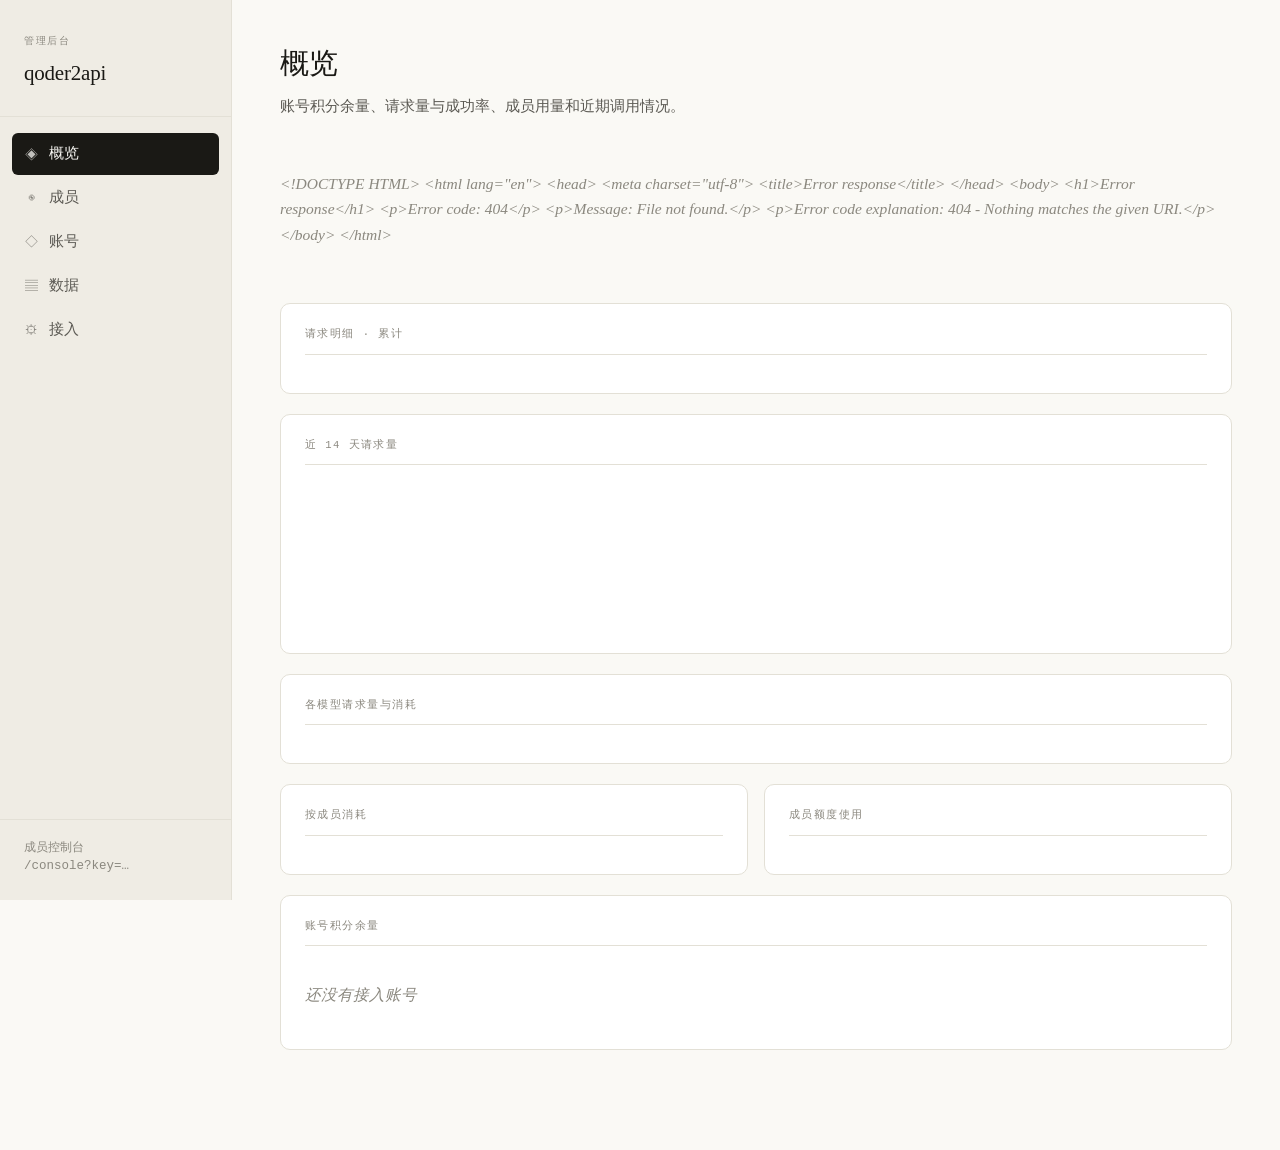
==== web/admin.html @ bcab8e28 "管理面板：一键签到 + 全部额度 + 请求量与成功率 账号页加一键签到这个号和单号签到，签到走官方的活动平台 /sash/api/v1/me/campaigns（旧的直签接口已经 404），只领 CR" ====
<!doctype html>
<html lang="zh-CN">
<head>
<meta charset="utf-8">
<meta name="viewport" content="width=device-width, initial-scale=1">
<title>qoder2api · 管理后台</title>
<style>
  :root {
    --paper: #faf9f5;
    --paper-raised: #f5f3ee;
    --paper-deep: #efece4;
    --ink: #1a1915;
    --ink-soft: #5c5a54;
    --ink-faint: #8b887f;
    --rule: #e3e0d6;
    --rule-strong: #d2cec2;
    --accent: #c15f3c;
    --accent-soft: #f5e8e2;
    --ok: #4a6b52;
    --warn: #96702f;
    --err: #a33b2c;
    --serif: "Tiempos Text", "Copernicus", Charter, "Iowan Old Style",
             "Palatino Linotype", Palatino, Georgia, "Songti SC", "Source Han Serif SC",
             "Noto Serif CJK SC", serif;
    --mono: "SF Mono", "JetBrains Mono", Menlo, Consolas, monospace;
  }
  * { box-sizing: border-box; }
  body {
    margin: 0; background: var(--paper); color: var(--ink);
    font-family: var(--serif); font-size: 15.5px; line-height: 1.65;
    -webkit-font-smoothing: antialiased;
  }
  .layout { display: flex; min-height: 100vh; }

  /* ---------- 左侧导航 ---------- */
  .sidebar {
    width: 232px; flex: 0 0 232px;
    background: var(--paper-deep);
    border-right: 1px solid var(--rule);
    padding: 34px 0 24px;
    display: flex; flex-direction: column;
    position: sticky; top: 0; height: 100vh;
  }
  .brand { padding: 0 24px 26px; border-bottom: 1px solid var(--rule); margin-bottom: 16px; }
  .brand .kicker {
    font-family: var(--mono); font-size: 9.5px; letter-spacing: 0.16em;
    text-transform: uppercase; color: var(--ink-faint); margin-bottom: 6px;
  }
  .brand h1 { font-size: 21px; font-weight: 400; margin: 0; letter-spacing: -0.01em; }
  nav { display: flex; flex-direction: column; gap: 2px; padding: 0 12px; }
  nav a {
    display: flex; align-items: center; gap: 10px;
    padding: 9px 12px; border-radius: 6px;
    color: var(--ink-soft); text-decoration: none; font-size: 14.5px;
    transition: background .14s, color .14s;
  }
  nav a:hover { background: #e8e4da; color: var(--ink); }
  nav a.active { background: var(--ink); color: var(--paper); }
  nav a .ico { width: 15px; text-align: center; opacity: .75; font-size: 13px; }
  .sidebar-foot {
    margin-top: auto; padding: 18px 24px 0;
    border-top: 1px solid var(--rule);
    font-size: 12px; color: var(--ink-faint); line-height: 1.5;
  }

  /* ---------- 主区 ---------- */
  .main { flex: 1; min-width: 0; padding: 40px 48px 80px; }
  .page { display: none; }
  .page.active { display: block; animation: fade .2s ease; }
  @keyframes fade { from { opacity: 0; transform: translateY(4px); } to { opacity: 1; } }

  .page-head { margin-bottom: 32px; }
  .page-head h2 { font-size: 29px; font-weight: 400; margin: 0 0 6px; letter-spacing: -0.015em; }
  .page-head p { margin: 0; color: var(--ink-soft); font-size: 15px; max-width: 660px; }

  h3 {
    font-family: var(--mono); font-size: 10.5px; font-weight: 500;
    letter-spacing: 0.14em; text-transform: uppercase; color: var(--ink-faint);
    margin: 0 0 16px; padding-bottom: 10px; border-bottom: 1px solid var(--rule);
  }

  .stat-row { display: flex; gap: 48px; flex-wrap: wrap; margin-bottom: 36px; }
  .stat .num { font-size: 34px; font-weight: 400; line-height: 1.05; letter-spacing: -0.02em; }
  .stat .num small { font-size: 15px; color: var(--ink-faint); margin-left: 3px; }
  .stat .lbl {
    font-family: var(--mono); font-size: 10px; letter-spacing: 0.12em;
    text-transform: uppercase; color: var(--ink-faint); margin-top: 6px;
  }

  table { width: 100%; border-collapse: collapse; font-size: 14.5px; }
  th {
    text-align: left; font-family: var(--mono); font-size: 10px; font-weight: 500;
    letter-spacing: 0.1em; text-transform: uppercase; color: var(--ink-faint);
    padding: 0 12px 9px 0; border-bottom: 1px solid var(--rule-strong); white-space: nowrap;
  }
  td { padding: 13px 12px 13px 0; border-bottom: 1px solid var(--rule); vertical-align: top; }
  td.mono, .mono { font-family: var(--mono); font-size: 12.5px; }
  .empty { color: var(--ink-faint); font-style: italic; padding: 20px 0; }

  .pill {
    display: inline-block; font-family: var(--mono); font-size: 10.5px;
    letter-spacing: .05em; padding: 2px 9px; border-radius: 999px;
    border: 1px solid var(--rule-strong); color: var(--ink-soft); white-space: nowrap;
  }
  .pill.ok { color: var(--ok); border-color: #c3d2c6; background: #eef3ef; }
  .pill.off { color: var(--ink-faint); background: var(--paper-raised); }
  .pill.err { color: var(--err); border-color: #e0c4bf; background: #f8ece9; }
  .pill.warn { color: var(--warn); border-color: #ddcfb0; background: #f8f2e6; }

  button {
    font-family: var(--serif); font-size: 13.5px; padding: 7px 15px;
    border-radius: 6px; border: 1px solid var(--rule-strong);
    background: var(--paper); color: var(--ink); cursor: pointer;
    transition: background .14s, border-color .14s;
  }
  button:hover { background: var(--paper-raised); border-color: var(--ink-faint); }
  button.primary { background: var(--ink); color: var(--paper); border-color: var(--ink); }
  button.primary:hover { background: #000; }
  button.small { font-size: 11.5px; padding: 3px 9px; }
  button.ghost { border-color: transparent; background: transparent; color: var(--ink-soft); }
  button.ghost:hover { background: var(--paper-raised); }

  input, textarea, select {
    font-family: var(--serif); font-size: 14.5px; padding: 8px 11px;
    border: 1px solid var(--rule-strong); border-radius: 6px;
    background: #fff; color: var(--ink); width: 100%;
  }
  input:focus, textarea:focus, select:focus {
    outline: none; border-color: var(--accent); box-shadow: 0 0 0 3px var(--accent-soft);
  }
  input::placeholder { font-size: 13.5px; color: var(--ink-faint); opacity: .72; }
  label {
    display: block; font-family: var(--mono); font-size: 10px;
    letter-spacing: .1em; text-transform: uppercase; color: var(--ink-faint);
    margin-bottom: 5px;
  }
  .field { margin-bottom: 16px; }
  .grid2 { display: grid; grid-template-columns: 1fr 1fr; gap: 16px; }
  .grid3 { display: grid; grid-template-columns: 1fr 1fr 1fr; gap: 16px; }
  .hint { font-size: 12.5px; color: var(--ink-faint); margin-top: 5px; line-height: 1.5; }

  .card {
    border: 1px solid var(--rule); border-radius: 10px;
    padding: 24px; background: #fff; margin-bottom: 20px;
  }
  .card tight { padding: 0; }

  .keybox {
    font-family: var(--mono); font-size: 12.5px; background: var(--ink);
    color: var(--paper); padding: 13px 15px; border-radius: 6px;
    word-break: break-all; margin-top: 10px;
  }

  .row-actions { display: flex; gap: 6px; flex-wrap: wrap; }
  .row-actions.tight { gap: 4px; margin-top: 6px; }
  .row-actions.tight button { padding: 2px 8px; font-size: 11.5px; }
  .toolbar { display: flex; gap: 10px; align-items: center; margin-bottom: 18px; flex-wrap: wrap; }
  .toolbar .spacer { flex: 1; }

  /* ---------- 图表 ---------- */
  .chart-wrap { background: #fff; border: 1px solid var(--rule); border-radius: 10px; padding: 22px 24px; margin-bottom: 20px; }
  .bars { display: flex; align-items: flex-end; gap: 5px; height: 150px; margin-top: 10px; }
  .bar-col { flex: 1; display: flex; flex-direction: column; align-items: center; gap: 6px; height: 100%; justify-content: flex-end; }
  .bar {
    width: 100%; background: var(--accent); border-radius: 2px 2px 0 0;
    min-height: 2px; transition: background .14s; position: relative;
  }
  .bar:hover { background: #a04d2f; }
  .bar-lbl { font-family: var(--mono); font-size: 9px; color: var(--ink-faint); white-space: nowrap; }
  .bar-val { font-family: var(--mono); font-size: 9px; color: var(--ink-soft); }

  .hbar-row { display: grid; grid-template-columns: 190px 1fr 76px; gap: 12px; align-items: center; margin-bottom: 9px; font-size: 13.5px; }
  .hbar-track { background: var(--paper-raised); border-radius: 3px; height: 20px; overflow: hidden; }
  .hbar-fill { height: 100%; background: var(--accent); border-radius: 3px; }
  .hbar-val { font-family: var(--mono); font-size: 12px; color: var(--ink-soft); text-align: right; }

  /* 宽表：账号 / 成员页列多，窄屏横向滚动而不是把数字挤成两行。
     只在容器真的放不下时才滚动——给 min-width 会让宽屏下也留一条滚动条、
     把最后一列挤到视线外。 */
  .table-wrap { overflow-x: auto; -webkit-overflow-scrolling: touch; }
  .table-wrap th, .table-wrap td { white-space: nowrap; }
  .table-wrap:has(> table) { container-type: inline-size; }
  /* 只有模型明细这类长文本列允许折行 */
  .table-wrap .wrap, .mini-table td { white-space: normal; }
  th.num, td.num { text-align: right; font-variant-numeric: tabular-nums; }
  td .sub { font-family: var(--mono); font-size: 11px; color: var(--ink-faint); }
  .bar-track { background: var(--paper-raised); border-radius: 3px; height: 16px; overflow: hidden; }
  .bar-track > div { height: 100%; background: var(--accent); border-radius: 3px; min-width: 2px; }
  .ok-pct { font-family: var(--mono); }
  .checkin-box { border: 1px solid var(--rule); border-left: 3px solid var(--ok);
    background: #f8faf7; border-radius: 0 8px 8px 0; padding: 12px 16px; margin-bottom: 16px; }
  .checkin-box .head { font-family: var(--mono); font-size: 10.5px; letter-spacing: .1em;
    text-transform: uppercase; color: var(--ink-faint); margin-bottom: 6px; }
  .checkin-line { font-size: 13.5px; line-height: 1.7; }
  .checkin-line.ok { color: var(--ink); }
  .checkin-line.err { color: var(--err); }
  .checkin-line .sub, td .sub { white-space: normal; overflow: hidden; display: -webkit-box;
    -webkit-line-clamp: 2; -webkit-box-orient: vertical; }
  .ok-pct.low { color: var(--err); }
  .ok-pct.mid { color: var(--warn); }
  /* 成员 / 账号行的展开明细 */
  details > summary { cursor: pointer; font-family: var(--mono); font-size: 10.5px;
    letter-spacing: .08em; text-transform: uppercase; color: var(--ink-faint); margin-top: 6px; }
  details[open] > summary { margin-bottom: 8px; }
  .mini-table { width: 100%; border-collapse: collapse; font-size: 12.5px; }
  .mini-table th { font-size: 9.5px; padding: 4px 10px 4px 0; border-bottom: 1px solid var(--rule); }
  .mini-table td { padding: 5px 10px 5px 0; border-bottom: 1px solid var(--rule); }
  .mini-table td:last-child, .mini-table th:last-child { padding-right: 0; }
  .mini-table tr:last-child td { border-bottom: none; }

  .progress { background: var(--paper-raised); border-radius: 4px; height: 6px; overflow: hidden; margin-top: 5px; }
  .chart-wrap .progress { height: 8px; margin-top: 8px; display: block; }
  .chart-wrap .progress > div { height: 8px; min-width: 2px; }
  .chart-wrap .hbar-row:last-child { margin-bottom: 0; }
  .progress > div { height: 100%; background: var(--ok); border-radius: 4px; }
  .progress.warn > div { background: var(--warn); }
  .progress.err > div { background: var(--err); }

  .note {
    border-left: 3px solid var(--accent); background: var(--accent-soft);
    padding: 12px 16px; font-size: 13.5px; color: var(--ink-soft);
    border-radius: 0 6px 6px 0; margin: 16px 0;
  }
  .note.warn { border-color: var(--warn); background: #f8f3e7; }

  .modal-mask {
    position: fixed; inset: 0; background: rgba(26,25,21,.32);
    display: none; align-items: center; justify-content: center; z-index: 50; padding: 24px;
  }
  .modal-mask.open { display: flex; }
  .modal {
    background: var(--paper); border-radius: 12px; padding: 28px;
    width: 100%; max-width: 560px; max-height: 86vh; overflow-y: auto;
  }
  .modal h3 { margin-bottom: 20px; }
  .modal-actions { display: flex; gap: 10px; justify-content: flex-end; margin-top: 22px; }

  @media (max-width: 860px) {
    .layout { flex-direction: column; }
    .sidebar { width: 100%; flex: none; height: auto; position: static; padding: 18px 0; }
    nav { flex-direction: row; overflow-x: auto; padding: 0 14px; }
    .brand { padding: 0 18px 14px; }
    .sidebar-foot { display: none; }
    .main { padding: 26px 20px 60px; }
    .grid2, .grid3 { grid-template-columns: 1fr; }
    .hbar-row { grid-template-columns: 110px 1fr 68px; }
  }
</style>
</head>
<body>
<div class="layout">

  <aside class="sidebar">
    <div class="brand">
      <div class="kicker">管理后台</div>
      <h1>qoder2api</h1>
    </div>
    <nav>
      <a href="#overview" data-page="overview" class="active"><span class="ico">◈</span>概览</a>
      <a href="#members" data-page="members"><span class="ico">◉</span>成员</a>
      <a href="#accounts" data-page="accounts"><span class="ico">◇</span>账号</a>
      <a href="#analytics" data-page="analytics"><span class="ico">▤</span>数据</a>
      <a href="#settings" data-page="settings"><span class="ico">⚙</span>接入</a>
    </nav>
    <div class="sidebar-foot">
      成员控制台<br>
      <span class="mono">/console?key=…</span>
    </div>
  </aside>

  <main class="main">

    <!-- 概览 -->
    <section class="page active" id="page-overview">
      <div class="page-head">
        <h2>概览</h2>
        <p>账号积分余量、请求量与成功率、成员用量和近期调用情况。</p>
      </div>
      <div class="stat-row" id="ov-stats"></div>
      <div class="chart-wrap">
        <h3>请求明细 · 累计</h3>
        <div id="ov-traffic"></div>
      </div>
      <div class="chart-wrap">
        <h3>近 14 天请求量</h3>
        <div class="bars" id="ov-chart"></div>
      </div>
      <div class="chart-wrap">
        <h3>各模型请求量与消耗</h3>
        <div class="table-wrap"><table id="ov-models"></table></div>
      </div>
      <div class="grid2">
        <div class="chart-wrap">
          <h3>按成员消耗</h3>
          <div id="ov-members"></div>
        </div>
        <div class="chart-wrap">
          <h3>成员额度使用</h3>
          <div id="ov-limits"></div>
        </div>
      </div>
      <div class="chart-wrap">
        <h3>账号积分余量</h3>
        <div id="ov-accounts"></div>
      </div>
    </section>

    <!-- 成员 -->
    <section class="page" id="page-members">
      <div class="page-head">
        <h2>成员</h2>
        <p>为每个成员设定积分上限、优先使用的账号和可用模型。每人一行，展开可以看该成员按模型拆分的请求量、Token 和积分。</p>
      </div>
      <div class="toolbar">
        <button class="primary" onclick="openMemberModal()">新增成员</button>
        <div class="spacer"></div>
        <button class="ghost" onclick="loadMembers()">刷新</button>
      </div>
      <div class="table-wrap">
      <table>
        <thead><tr>
          <th>成员 / 账号</th><th>今日 / 上限</th><th>本周 / 上限</th>
          <th>请求 / 成功率</th><th>Token</th><th>积分</th>
          <th>密钥</th><th>状态 / 操作</th>
        </tr></thead>
        <tbody id="member-body"></tbody>
      </table>
      </div>
    </section>

    <!-- 账号 -->
    <section class="page" id="page-accounts">
      <div class="page-head">
        <h2>账号</h2>
        <p>读取 Qoder 账号的全部额度（套餐内、赠送与签到、共享池），签到领取每日积分，并查看每个账号被网关消耗了多少。</p>
      </div>
      <div class="toolbar">
        <button class="primary" onclick="openAccountModal()">接入账号</button>
        <button onclick="checkinAll(this)">一键签到</button>
        <button onclick="syncAll()">同步额度</button>
        <div class="spacer"></div>
        <span class="hint" id="checkin-hint"></span>
        <button class="ghost" onclick="loadAccounts()">刷新</button>
      </div>
      <div id="checkin-result"></div>
      <div class="table-wrap">
      <table>
        <thead><tr>
          <th>账号</th><th>额度（全部）</th><th>额度构成</th><th>签到</th>
          <th>请求 / 成功率</th><th>Token</th><th>积分消耗</th><th>状态 / 操作</th>
        </tr></thead>
        <tbody id="account-body"></tbody>
      </table>
      </div>
    </section>

    <!-- 数据 -->
    <section class="page" id="page-analytics">
      <div class="page-head">
        <h2>数据</h2>
        <p>请求量、Token 与积分消耗的分布情况，用于判断额度分配是否合理。</p>
      </div>
      <div class="stat-row" id="an-stats"></div>
      <div class="chart-wrap">
        <h3>近 14 天请求量</h3>
        <div class="bars" id="an-chart"></div>
      </div>
      <div class="chart-wrap">
        <h3>按模型</h3>
        <div class="table-wrap"><table id="an-models"></table></div>
      </div>
      <div class="chart-wrap">
        <h3>按成员（近 7 天）</h3>
        <div class="table-wrap"><table id="an-members"></table></div>
      </div>
      <div class="chart-wrap">
        <h3>按账号</h3>
        <div class="table-wrap"><table id="an-accounts"></table></div>
      </div>
    </section>

    <!-- 接入 -->
    <section class="page" id="page-settings">
      <div class="page-head">
        <h2>接入</h2>
        <p>把 API 地址和密钥发给成员，他们就可以在任意 OpenAI 兼容客户端里使用。</p>
      </div>
      <div class="card">
        <h3>接口地址</h3>
        <div class="keybox" id="base-url">—</div>
        <div class="hint">在每个成员的密钥上配置 IP 白名单后，只有允许的来源可以调用。</div>
      </div>
      <div class="card">
        <h3>可用模型</h3>
        <div id="model-list" class="hint">正在读取…</div>
      </div>
      <div class="card">
        <h3>最近调用</h3>
        <table>
          <thead><tr><th>时间</th><th>成员</th><th>模型</th><th>积分</th><th>Tokens</th><th>结果</th><th>来源</th></tr></thead>
          <tbody id="recent-body"></tbody>
        </table>
      </div>
    </section>

  </main>
</div>

<!-- 成员弹窗 -->
<div class="modal-mask" id="member-modal">
  <div class="modal">
    <h3 id="member-modal-title">新增成员</h3>
    <input type="hidden" id="m-id">
    <div class="grid2">
      <div class="field"><label>名字</label><input id="m-name" placeholder="张三"></div>
      <div class="field"><label>邮箱（可选）</label><input id="m-email" placeholder="zhang@example.com"></div>
    </div>
    <div class="grid2">
      <div class="field"><label>登录账号</label><input id="m-username" placeholder="zhangsan"></div>
      <div class="field"><label>登录密码</label><input id="m-password" placeholder="不填则不修改"></div>
    </div>
    <div class="grid2">
      <div class="field"><label>每日积分上限</label><input id="m-daily" type="number" step="0.1" min="0" placeholder="0 表示不限"></div>
      <div class="field"><label>每周积分上限</label><input id="m-weekly" type="number" step="0.1" min="0" placeholder="0 表示不限"></div>
    </div>
    <div class="field">
      <label>优先使用的账号</label>
      <select id="m-account"><option value="">不指定，共用账号池</option></select>
      <div class="hint">指定后优先用这个账号的积分；该账号不可用时自动回退到其他账号。</div>
    </div>
    <div class="field">
      <label>可用模型（逗号分隔）</label>
      <input id="m-models" placeholder="qfmodel,gfmodel,dfmodel">
      <div class="hint">留空表示全部模型。默认只开放三个 Flash 档。</div>
    </div>
    <div class="field"><label>备注</label><input id="m-note" placeholder="可选"></div>
    <div class="modal-actions">
      <button onclick="closeModal('member-modal')">取消</button>
      <button class="primary" onclick="saveMember()">保存</button>
    </div>
  </div>
</div>

<!-- 账号弹窗 -->
<div class="modal-mask" id="account-modal">
  <div class="modal">
    <h3>接入 Qoder 账号</h3>
    <div class="field">
      <label>Personal Access Token</label>
      <input id="a-pat" type="password" placeholder="pt-...">
      <div class="hint">在 Qoder 的 Integrations 页面创建。令牌会被本地保存用于自动续期。</div>
    </div>
    <div class="field">
      <label>区域</label>
      <select id="a-region">
        <option value="global">国际版 · qoder.com</option>
        <option value="cn">国内版 · qoder.com.cn</option>
      </select>
    </div>
    <div class="modal-actions">
      <button onclick="closeModal('account-modal')">取消</button>
      <button class="primary" onclick="addAccount()">校验并接入</button>
    </div>
  </div>
</div>

<!-- 密钥弹窗 -->
<div class="modal-mask" id="key-modal">
  <div class="modal">
    <h3>生成密钥</h3>
    <input type="hidden" id="k-member">
    <div class="field"><label>所属成员</label><div id="k-member-name" class="mono"></div></div>
    <div class="field">
      <label>允许的 IP / 网段</label>
      <input id="k-ip" placeholder="例如 10.0.0.0/8, 203.0.113.7">
      <div class="hint">留空不限制。建议填写，防止密钥外泄后被别人用。</div>
    </div>
    <div class="field"><label>备注</label><input id="k-note" placeholder="可选"></div>
    <div id="k-result"></div>
    <div class="modal-actions">
      <button onclick="closeModal('key-modal')">关闭</button>
      <button class="primary" onclick="createKey()">生成</button>
    </div>
  </div>
</div>

<script>
const TOKEN = new URLSearchParams(location.search).get('token')
           || localStorage.getItem('q2a_admin') || '';
if (TOKEN) localStorage.setItem('q2a_admin', TOKEN);

const esc = s => String(s ?? '').replace(/[&<>"]/g, c =>
  ({ '&': '&amp;', '<': '&lt;', '>': '&gt;', '"': '&quot;' }[c]));
const num = (n, d = 2) => Number(n || 0).toFixed(d);
const int = n => (n || 0).toLocaleString('en-US');

let MEMBERS = [], ACCOUNTS = [], MODELS = {};
let MODEL_NAMES = {};   // id -> 完整名称

function modelLabel(id) {
  return MODEL_NAMES[id] || id || '未知';
}

async function api(path, opts = {}) {
  // 凭证走浏览器 Cookie（HttpOnly），不再从地址栏取令牌
  const res = await fetch(path, {
    ...opts,
    credentials: 'same-origin',
    headers: { 'Content-Type': 'application/json', ...(opts.headers || {}) },
  });
  if (res.status === 401 || res.status === 403) {
    const text = await res.clone().text();
    if (text.includes('admin_denied') || text.includes('admin_locked')) {
      location.href = '/login';
      throw new Error('登录已过期');
    }
  }
  const text = await res.text();
  let data = {};
  try { data = JSON.parse(text); } catch { data = { error: { message: text } }; }
  if (!res.ok) throw new Error((data.error && data.error.message) || '请求失败');
  return data;
}

/* ---------------- 导航 ---------------- */
function show(page) {
  document.querySelectorAll('nav a').forEach(a =>
    a.classList.toggle('active', a.dataset.page === page));
  document.querySelectorAll('.page').forEach(p =>
    p.classList.toggle('active', p.id === 'page-' + page));
  if (page === 'analytics') loadAnalytics();
  if (page === 'settings') loadSettings();
}
document.querySelectorAll('nav a').forEach(a => {
  a.addEventListener('click', e => { e.preventDefault(); show(a.dataset.page); });
});
// 地址栏 hash 直达某一页，刷新后停在同一页
window.addEventListener('hashchange', () => {
  const page = location.hash.replace('#', '');
  if (page && document.getElementById('page-' + page)) show(page);
});

document.addEventListener('click', e => {
  const btn = e.target.closest('.copy-btn');
  if (btn) copyText(btn.dataset.key, btn);
});

function copyText(text, btn) {
  const done = () => {
    const old = btn.textContent;
    btn.textContent = '已复制';
    setTimeout(() => { btn.textContent = old; }, 1400);
  };
  if (navigator.clipboard && window.isSecureContext) {
    navigator.clipboard.writeText(text).then(done).catch(() => fallback(text, done));
  } else fallback(text, done);
}
function fallback(text, done) {
  const ta = document.createElement('textarea');
  ta.value = text; ta.style.position = 'fixed'; ta.style.opacity = '0';
  document.body.appendChild(ta); ta.select();
  try { document.execCommand('copy'); done(); } catch { alert(text); }
  document.body.removeChild(ta);
}

function openModal(id) { document.getElementById(id).classList.add('open'); }
function closeModal(id) { document.getElementById(id).classList.remove('open'); }
document.querySelectorAll('.modal-mask').forEach(m => {
  m.addEventListener('click', e => { if (e.target === m) m.classList.remove('open'); });
});

/* ---------------- 图表 ---------------- */
function renderBars(el, data, valueKey, fmtVal) {
  const max = Math.max(...data.map(d => d[valueKey]), 0.0001);
  el.innerHTML = data.map(d => {
    const h = Math.max(2, (d[valueKey] / max) * 130);
    const label = fmtVal ? fmtVal(d[valueKey]) : d[valueKey];
    return `<div class="bar-col" title="${esc(d.date)}：${esc(label)}">
      <div class="bar-val">${d[valueKey] > 0 ? esc(label) : ''}</div>
      <div class="bar" style="height:${h}px"></div>
      <div class="bar-lbl">${esc(d.date)}</div>
    </div>`;
  }).join('');
}

function renderHBars(el, rows, nameKey, valueKey, empty) {
  if (!rows.length) { el.innerHTML = `<div class="empty">${empty || '暂无数据'}</div>`; return; }
  const max = Math.max(...rows.map(r => r[valueKey]), 0.0001);
  el.innerHTML = rows.map(r => `
    <div class="hbar-row">
      <div>${esc(r[nameKey])}</div>
      <div class="hbar-track"><div class="hbar-fill" style="width:${(r[valueKey] / max) * 100}%"></div></div>
      <div class="hbar-val">${num(r[valueKey], 3)}</div>
    </div>`).join('');
}

/* 成功率：无请求时显示 —，低成功率按阈值上色 */
function pctLabel(rate) {
  if (rate === null || rate === undefined) return '<span class="hint">—</span>';
  const cls = rate >= 95 ? '' : rate >= 80 ? ' mid' : ' low';
  return `<span class="ok-pct${cls}">${num(rate, 1)}%</span>`;
}

/* 通用多列表格：列定义 {k,label,cls,fmt}，fmt(row) 返回 HTML */
function renderTable(el, rows, cols, empty) {
  if (!rows.length) { el.innerHTML = `<tbody><tr><td class="empty">${empty || '暂无数据'}</td></tr></tbody>`; return; }
  el.innerHTML = `<thead><tr>${cols.map(c =>
      `<th class="${c.cls || ''}">${esc(c.label)}</th>`).join('')}</tr></thead>
    <tbody>${rows.map(r => `<tr>${cols.map(c =>
      `<td class="${c.cls || ''}">${c.fmt ? c.fmt(r) : esc(r[c.k])}</td>`).join('')}</tr>`).join('')}</tbody>`;
}

/* 模型名：有显示名就显示，没有则回退到上游 key */
function modelCell(id, name) {
  const label = name || modelLabel(id);
  return `${esc(label)}${label !== id && id ? `<div class="sub">${esc(id)}</div>` : ''}`;
}

/* 按模型明细：整行展开，避免嵌在单元格里把列宽撑坏 */
function modelBreakdown(byModel) {
  if (!byModel || !byModel.length) return '<div class="hint">没有调用记录</div>';
  const rows = byModel.map(m => `
    <tr>
      <td>${modelCell(m.id, m.name)}</td>
      <td class="num">${int(m.requests)}</td>
      <td class="num">${int(m.errors)}</td>
      <td class="num">${pctLabel(m.requests ? (m.ok / m.requests) * 100 : null)}</td>
      <td class="num">${int(m.prompt_tokens || 0)}</td>
      <td class="num">${int(m.completion_tokens || 0)}</td>
      <td class="num">${int(m.tokens)}</td>
      <td class="num">${num(m.credits, 4)}</td>
    </tr>`).join('');
  return `<table class="mini-table">
    <thead><tr><th>模型</th><th class="num">请求</th><th class="num">失败</th>
      <th class="num">成功率</th><th class="num">输入 Token</th>
      <th class="num">输出 Token</th><th class="num">Token 合计</th>
      <th class="num">积分</th></tr></thead>
    <tbody>${rows}</tbody></table>`;
}

/* 密钥：默认只显示前 14 位，避免把整条密钥撑开整列 */
function shortKey(value, prefix) {
  const v = value || '';
  if (!v) return (prefix || '') + '…（旧密钥无明文）';
  return v.length > 16 ? v.slice(0, 16) + '…' : v;
}

function revealKey(id, btn) {
  const el = document.getElementById(id);
  if (!el) return;
  const full = el.dataset.full || '';
  const short = el.dataset.short || '';
  if (full) {                      // 当前是展开态，收起
    el.textContent = short;
    el.dataset.full = '';
    btn.textContent = '查看';
    return;
  }
  // 首次展开：从相邻的复制按钮拿全串，避免额外请求
  const copyBtn = btn.parentElement.querySelector('.copy-btn');
  if (!copyBtn) return;
  el.dataset.short = el.textContent;
  el.dataset.full = copyBtn.dataset.key;
  el.textContent = copyBtn.dataset.key;
  btn.textContent = '收起';
}

/* 明细行开关：点「按模型」在原行下面展开一行 colspan */
function toggleDetail(btn) {
  const row = document.getElementById(btn.dataset.detail);
  if (!row) return;
  const open = row.style.display !== 'none';
  row.style.display = open ? 'none' : '';
  btn.textContent = open ? '按模型 ▾' : '收起 ▴';
}

/* ---------------- 概览 ---------------- */
let ANALYTICS = null;

async function loadOverview() {
  try {
    const s = await api('/api/status');
    MODEL_NAMES = {};
    (s.models || []).forEach(m => { MODEL_NAMES[m.id] = m.name; });
    const pct = s.credits_total > 0 ? (s.credits_remaining / s.credits_total) * 100 : 0;
    const t = s.today || {}, a = s.all_time || {};
    document.getElementById('ov-stats').innerHTML = `
      <div class="stat"><div class="num">${num(s.credits_remaining, 1)}<small>积分</small></div>
        <div class="lbl">账号额度余量</div>
        <div class="progress" style="width:150px"><div style="width:${pct}%"></div></div></div>
      <div class="stat"><div class="num">${pctLabel(a.success_rate)}</div>
        <div class="lbl">请求成功率（累计 ${int(a.requests)} 次）</div></div>
      <div class="stat"><div class="num">${int(t.requests)}</div>
        <div class="lbl">今日请求 · 成功 ${pctLabel(t.success_rate)}</div></div>
      <div class="stat"><div class="num">${int(t.tokens)}</div>
        <div class="lbl">今日 Token · ${num(t.credits, 3)} 积分</div></div>
      <div class="stat"><div class="num">${s.available}<small>/${s.accounts}</small></div><div class="lbl">可用账号</div></div>
      <div class="stat"><div class="num">${s.members}</div><div class="lbl">成员 · ${s.keys} 个密钥</div></div>`;

    document.getElementById('ov-traffic').innerHTML = `
      <div class="stat-row" style="margin-bottom:0">
        <div class="stat"><div class="num">${int(a.requests)}</div><div class="lbl">累计请求</div></div>
        <div class="stat"><div class="num">${int(a.ok)}</div><div class="lbl">成功</div></div>
        <div class="stat"><div class="num">${int(a.errors)}</div><div class="lbl">失败</div></div>
        <div class="stat"><div class="num">${pctLabel(a.success_rate)}</div><div class="lbl">成功率</div></div>
        <div class="stat"><div class="num">${int(a.prompt_tokens)}</div><div class="lbl">输入 Token</div></div>
        <div class="stat"><div class="num">${int(a.completion_tokens)}</div><div class="lbl">输出 Token</div></div>
        <div class="stat"><div class="num">${int(a.tokens)}</div><div class="lbl">Token 合计</div></div>
        <div class="stat"><div class="num">${num(a.credits, 2)}<small>积分</small></div><div class="lbl">积分消耗</div></div>
      </div>`;
  } catch (e) {
    document.getElementById('ov-stats').innerHTML =
      `<div class="empty">${esc(e.message)}</div>`;
  }
  try {
    const a = await api('/api/analytics');
    ANALYTICS = a;
    renderBars(document.getElementById('ov-chart'), a.daily, 'requests', v => int(v));
    renderTable(document.getElementById('ov-models'), a.by_model, [
      { label: '模型', fmt: r => modelCell(r.id, r.model) },
      { label: '请求量', cls: 'num', fmt: r => int(r.requests) },
      { label: '失败', cls: 'num', fmt: r => int(r.errors) },
      { label: '成功率', cls: 'num', fmt: r => pctLabel(r.success_rate) },
      { label: 'Token', cls: 'num', fmt: r =>
          `${int(r.tokens)}<div class="sub">入 ${int(r.prompt_tokens)} · 出 ${int(r.completion_tokens)}</div>` },
      { label: '积分', cls: 'num', fmt: r => num(r.credits, 4) },
    ], '还没有调用');
    renderHBars(document.getElementById('ov-members'), a.by_member.slice(0, 6), 'name', 'credits', '还没有调用');
  } catch { /* 忽略图表错误 */ }
  renderAccountCredits();
}

function renderAccountCredits() {
  const el = document.getElementById('ov-accounts');
  if (!ACCOUNTS.length) { el.innerHTML = '<div class="empty">还没有接入账号</div>'; return; }
  el.innerHTML = ACCOUNTS.map(a => {
    const pct = a.credits_total > 0 ? Math.min(100, (a.credits_remaining / a.credits_total) * 100) : 0;
    const cls = pct <= 10 ? 'progress err' : pct <= 30 ? 'progress warn' : 'progress';
    return `<div style="margin-bottom:14px">
      <div style="display:flex;justify-content:space-between;font-size:13.5px;gap:12px">
        <span>${esc(a.name || a.email)}</span>
        <span class="mono">${num(a.credits_remaining, 1)} / ${num(a.credits_total, 0)}
          <span class="sub">· 已用 ${num(a.credits_used, 1)}${a.credits_addon_total > 0 ? ` · 赠送 ${num(a.credits_addon_remaining, 0)}/${num(a.credits_addon_total, 0)}` : ''}</span></span>
      </div>
      <div class="${cls}"><div style="width:${pct}%"></div></div>
    </div>`;
  }).join('');
}

function renderMemberLimits() {
  const el = document.getElementById('ov-limits');
  if (!MEMBERS.length) { el.innerHTML = '<div class="empty">还没有成员</div>'; return; }
  el.innerHTML = MEMBERS.slice(0, 6).map(m => {
    if (!m.limit_daily) {
      return `<div style="display:flex;justify-content:space-between;font-size:13.5px;margin-bottom:12px">
        <span>${esc(m.name)}</span><span class="mono">今日 ${num(m.used_today)}（不限）</span></div>`;
    }
    const pct = Math.min(100, (m.used_today / m.limit_daily) * 100);
    const cls = pct >= 95 ? 'progress err' : pct >= 70 ? 'progress warn' : 'progress';
    return `<div style="margin-bottom:14px">
      <div style="display:flex;justify-content:space-between;font-size:13.5px">
        <span>${esc(m.name)}</span>
        <span class="mono">${num(m.used_today)} / ${num(m.limit_daily)}</span>
      </div>
      <div class="${cls}"><div style="width:${pct}%"></div></div>
    </div>`;
  }).join('');
}

/* ---------------- 成员 ---------------- */
async function loadMembers() {
  const body = document.getElementById('member-body');
  try {
    const [m, a] = await Promise.all([api('/api/members'), api('/api/accounts')]);
    MEMBERS = m.members; ACCOUNTS = a.accounts;
    renderMemberLimits();
    if (!MEMBERS.length) {
      body.innerHTML = '<tr><td colspan="8" class="empty">还没有成员，先新增一个</td></tr>';
      return;
    }
    body.innerHTML = MEMBERS.map(m => {
      const dPct = m.limit_daily > 0 ? Math.min(100, (m.used_today / m.limit_daily) * 100) : 0;
      const wPct = m.limit_weekly > 0 ? Math.min(100, (m.used_week / m.limit_weekly) * 100) : 0;
      const cls = p => p >= 95 ? 'progress err' : p >= 70 ? 'progress warn' : 'progress';
      return `<tr>
        <td class="wrap" style="max-width:190px"><strong>${esc(m.name)}</strong>
          ${m.is_admin ? '<span class="pill ok">管理员</span>' : ''}
          <div class="sub">${m.username ? esc(m.username) : '未设登录账号'}${m.email ? ' · ' + esc(m.email) : ''}</div>
          <div class="sub">${m.preferred_account ? '优先 ' + esc(m.preferred_account) : '共用账号池'}</div>
          ${m.note ? `<div class="hint">${esc(m.note)}</div>` : ''}</td>
        <td class="mono">${num(m.used_today)} ${m.limit_daily > 0 ? '/ ' + num(m.limit_daily) : '<span style="color:var(--ink-faint)">不限</span>'}
          ${m.limit_daily > 0 ? `<div class="${cls(dPct)}"><div style="width:${dPct}%"></div></div>` : ''}</td>
        <td class="mono">${num(m.used_week)} ${m.limit_weekly > 0 ? '/ ' + num(m.limit_weekly) : '<span style="color:var(--ink-faint)">不限</span>'}
          ${m.limit_weekly > 0 ? `<div class="${cls(wPct)}"><div style="width:${wPct}%"></div></div>` : ''}</td>
        <td class="num">${int(m.requests)}<div class="sub">${pctLabel(m.success_rate)}</div></td>
        <td class="num">${int(m.tokens)}</td>
        <td class="num">${num(m.used_total, 4)}
          ${m.by_model && m.by_model.length ? `<div><button class="small ghost" data-detail="m-det-${m.id}" onclick="toggleDetail(this)">按模型 ▾</button></div>` : ''}</td>
        <td class="wrap" style="max-width:200px">${m.keys.length ? m.keys.map((k, i) =>
              `<div style="margin-bottom:8px">
                 <div class="mono keycell" id="key-${k.id}" style="font-size:11px">${esc(shortKey(k.key, k.prefix))}</div>
                 <div style="margin-top:3px;display:flex;gap:4px;align-items:center;flex-wrap:wrap">
                   ${k.enabled ? '' : '<span class="pill off">停用</span>'}
                   ${k.key ? `<button class="small ghost copy-btn" data-key="${esc(k.key)}">复制</button>
                              <button class="small ghost" onclick="revealKey('key-${k.id}', this)">查看</button>` : ''}
                 </div>
               </div>`).join('')
            : '<span style="color:var(--ink-faint)">无</span>'}
          <button class="small ghost" onclick="openKeyModal(${m.id},'${esc(m.name)}')">+ 密钥</button></td>
        <td>${m.enabled ? '<span class="pill ok">启用</span>' : '<span class="pill off">停用</span>'}
          <div class="row-actions tight">
          <button class="small" onclick="editMember(${m.id})">编辑</button>
          <button class="small" onclick="toggleMember(${m.id},${!m.enabled})">${m.enabled ? '停用' : '启用'}</button>
          <button class="small ghost" onclick="delMember(${m.id})">删除</button>
        </div></td>
      </tr>
      ${m.by_model && m.by_model.length ? `<tr id="m-det-${m.id}" style="display:none">
        <td colspan="8" style="background:var(--paper-raised);padding:12px 16px">
          <div class="hint" style="margin:0 0 8px">${esc(m.name)} 的按模型明细（累计）</div>
          ${modelBreakdown(m.by_model)}
        </td>
      </tr>` : ''}`;
    }).join('');
  } catch (e) {
    body.innerHTML = `<tr><td colspan="8" class="empty">${esc(e.message)}</td></tr>`;
  }
}

function openMemberModal() {
  document.getElementById('member-modal-title').textContent = '新增成员';
  document.getElementById('m-id').value = '';
  ['m-name','m-email','m-daily','m-weekly','m-note','m-username','m-password'].forEach(id =>
    document.getElementById(id).value = '');
  document.getElementById('m-models').value = 'qfmodel,gfmodel,dfmodel';
  const sel = document.getElementById('m-account');
  sel.innerHTML = '<option value="">不指定，共用账号池</option>' +
    ACCOUNTS.map(a => `<option value="${a.id}">${esc(a.name || a.email)}（余 ${num(a.credits_remaining, 1)}）</option>`).join('');
  sel.value = '';
  openModal('member-modal');
}

function editMember(id) {
  const m = MEMBERS.find(x => x.id === id);
  if (!m) return;
  document.getElementById('member-modal-title').textContent = '编辑成员';
  document.getElementById('m-id').value = m.id;
  document.getElementById('m-name').value = m.name;
  document.getElementById('m-email').value = m.email || '';
  document.getElementById('m-daily').value = m.limit_daily || '';
  document.getElementById('m-weekly').value = m.limit_weekly || '';
  document.getElementById('m-models').value = m.model_allowlist || '';
  document.getElementById('m-note').value = m.note || '';
  document.getElementById('m-username').value = m.username || '';
  document.getElementById('m-password').value = '';
  const sel = document.getElementById('m-account');
  sel.innerHTML = '<option value="">不指定，共用账号池</option>' +
    ACCOUNTS.map(a => `<option value="${a.id}">${esc(a.name || a.email)}（余 ${num(a.credits_remaining, 1)}）</option>`).join('');
  sel.value = m.preferred_account_id || '';
  openModal('member-modal');
}

async function saveMember() {
  const id = document.getElementById('m-id').value;
  const payload = {
    name: document.getElementById('m-name').value.trim(),
    email: document.getElementById('m-email').value.trim(),
    limit_daily: parseFloat(document.getElementById('m-daily').value || '0'),
    limit_weekly: parseFloat(document.getElementById('m-weekly').value || '0'),
    preferred_account_id: parseInt(document.getElementById('m-account').value || '0') || null,
    model_allowlist: document.getElementById('m-models').value.trim(),
    note: document.getElementById('m-note').value.trim(),
    username: document.getElementById('m-username').value.trim(),
    password: document.getElementById('m-password').value,
  };
  if (!payload.name) { alert('请填写名字'); return; }
  try {
    if (id) await api('/api/members/' + id, { method: 'PATCH', body: JSON.stringify(payload) });
    else await api('/api/members', { method: 'POST', body: JSON.stringify(payload) });
    closeModal('member-modal');
    loadMembers(); loadOverview();
  } catch (e) { alert(e.message); }
}

async function toggleMember(id, enabled) {
  try { await api('/api/members/' + id, { method: 'PATCH', body: JSON.stringify({ enabled }) }); }
  catch (e) { alert(e.message); }
  loadMembers();
}

async function delMember(id) {
  if (!confirm('删除这个成员？他名下的密钥会一并失效。')) return;
  try { await api('/api/members/' + id, { method: 'DELETE' }); }
  catch (e) { alert(e.message); }
  loadMembers(); loadOverview();
}

/* ---------------- 密钥 ---------------- */
function openKeyModal(memberId, name) {
  document.getElementById('k-member').value = memberId;
  document.getElementById('k-member-name').textContent = name;
  document.getElementById('k-ip').value = '';
  document.getElementById('k-note').value = '';
  document.getElementById('k-result').innerHTML = '';
  openModal('key-modal');
}

async function createKey() {
  const memberId = document.getElementById('k-member').value;
  try {
    const d = await api('/api/keys', {
      method: 'POST',
      body: JSON.stringify({
        member_id: parseInt(memberId),
        ip_allowlist: document.getElementById('k-ip').value.trim(),
        note: document.getElementById('k-note').value.trim(),
      }),
    });
    document.getElementById('k-result').innerHTML =
      `<div class="keybox">${esc(d.key)}</div>
       <div class="hint">这条密钥保存在成员列表里，随时可以查看和复制。</div>`;
    loadMembers();
  } catch (e) { alert(e.message); }
}

/* ---------------- 账号 ---------------- */
async function loadAccounts() {
  const body = document.getElementById('account-body');
  try {
    const d = await api('/api/accounts');
    ACCOUNTS = d.accounts;
    renderAccountCredits();
    const pending = ACCOUNTS.filter(a => !a.checkin_at).length;
    document.getElementById('checkin-hint').textContent = pending
      ? `${pending} 个账号今天还没签到` : '';
    if (!ACCOUNTS.length) {
      body.innerHTML = '<tr><td colspan="8" class="empty">还没有接入账号</td></tr>';
      return;
    }
    body.innerHTML = ACCOUNTS.map(a => {
      const pct = a.credits_total > 0 ? (a.credits_remaining / a.credits_total) * 100 : 0;
      const state = !a.enabled ? '<span class="pill off">停用</span>'
        : a.cooldown > 0 ? `<span class="pill warn">冷却 ${a.cooldown}s</span>`
        : '<span class="pill ok">可用</span>';
      const expire = a.credits_expire_at
        ? new Date(a.credits_expire_at * 1000).toLocaleDateString('zh-CN')
        : '不过期';
      return `<tr>
        <td class="wrap" style="max-width:200px"><strong>${esc(a.name || a.email)}</strong>
          <div class="sub">${esc(a.email)}</div>
          <div class="sub">${a.region === 'cn' ? '国内版' : '国际版'}${a.plan_name ? ' · ' + esc(a.plan_name) : ''}</div>
          <div class="sub">${a.bound_members.length ? '绑定 ' + a.bound_members.map(esc).join('、') : '无绑定成员'}</div></td>
        <td class="mono" style="min-width:150px">${num(a.credits_remaining, 1)}
          <span style="color:var(--ink-faint)">/ ${num(a.credits_total, 0)}</span>
          <div class="progress"><div style="width:${pct}%"></div></div>
          <div class="sub">已用 ${num(a.credits_used, 1)} · ${expire}${a.credits_exceeded ? ' · <span style="color:var(--err)">额度耗尽</span>' : ''}</div></td>
        <td class="wrap" style="font-size:12.5px"><span class="mono">
            套餐 ${num(a.credits_base_remaining, 0)}/${num(a.credits_base_total, 0)}<br>
            赠送 ${num(a.credits_addon_remaining, 0)}/${num(a.credits_addon_total, 0)}
            ${a.credits_shared_total > 0 ? `<br>共享 ${num(a.credits_shared_remaining, 0)}/${num(a.credits_shared_total, 0)}` : ''}
          </span>
          <div class="sub">${a.synced_ago !== null ? a.synced_ago + ' 秒前同步' : '未同步'}</div></td>
        <td class="wrap" style="max-width:150px">
          <button class="small" onclick="checkinOne(${a.id}, this)">${a.checkin_at ? '再签一次' : '签到'}</button>
          ${a.checkin_at ? `<div class="sub" title="${esc(a.checkin_message || '')}">${a.checkin_ok ? '✓' : '✕'} ${esc(a.checkin_message || '')}</div>` : ''}
        </td>
        <td class="num">${int(a.requests)}<div class="sub">${pctLabel(a.success_rate)}</div></td>
        <td class="num">${int(a.tokens)}</td>
        <td class="num">${num(a.gateway_consumed, 4)}
          ${a.by_model && a.by_model.length ? `<div><button class="small ghost" data-detail="a-det-${a.id}" onclick="toggleDetail(this)">按模型 ▾</button></div>` : ''}</td>
        <td>${state}
          <div class="row-actions tight">
          <button class="small" onclick="accAction(${a.id},'${a.enabled ? 'disable' : 'enable'}')">${a.enabled ? '停用' : '启用'}</button>
          <button class="small ghost" onclick="delAccount(${a.id})">移除</button>
        </div></td>
      </tr>
      ${a.by_model && a.by_model.length ? `<tr id="a-det-${a.id}" style="display:none">
        <td colspan="8" style="background:var(--paper-raised);padding:12px 16px">
          <div class="hint" style="margin:0 0 8px">${esc(a.name || a.email)} 的按模型明细（累计）</div>
          ${modelBreakdown(a.by_model)}
        </td>
      </tr>` : ''}`;
    }).join('');
  } catch (e) {
    body.innerHTML = `<tr><td colspan="8" class="empty">${esc(e.message)}</td></tr>`;
  }
}

/* 签到：单个账号或全部。结果写进工具栏下方的内联面板，不弹窗打断。 */
function renderCheckinResult(res) {
  const box = document.getElementById('checkin-result');
  if (!box) return;
  if (!res.results || !res.results.length) { box.innerHTML = ''; return; }
  const rows = res.results.map(r => {
    const cls = r.ok ? 'ok' : 'err';
    const mark = r.ok ? '✓' : '✕';
    const extra = r.earned > 0 ? ` · 获得 ${num(r.earned, 0)} 积分` : '';
    return `<div class="checkin-line ${cls}">${mark} <b>${esc(r.name)}</b>　${esc(r.message || '')}${extra}</div>`;
  }).join('');
  box.innerHTML = `<div class="checkin-box">
      <div class="head">签到完成 · 共获得 ${num(res.earned, 0)} 积分</div>${rows}</div>`;
}

async function checkinOne(id, btn) {
  const old = btn ? btn.textContent : '';
  if (btn) { btn.disabled = true; btn.textContent = '签到中…'; }
  try {
    const res = await api('/api/accounts/checkin', {
      method: 'POST', body: JSON.stringify({ id }),
    });
    applyCheckin(res);
    renderCheckinResult(res);
  } catch (e) { alert(e.message); }
  finally { if (btn) { btn.disabled = false; if (old) btn.textContent = old; } }
}

async function checkinAll(btn) {
  const old = btn ? btn.textContent : '';
  if (btn) { btn.disabled = true; btn.textContent = '签到中…'; }
  try {
    const res = await api('/api/accounts/checkin', { method: 'POST', body: '{}' });
    applyCheckin(res);
    renderCheckinResult(res);
  } catch (e) { alert(e.message); }
  finally { if (btn) { btn.disabled = false; if (old) btn.textContent = old; } }
}

function applyCheckin(res) {
  if (res.accounts) { ACCOUNTS = res.accounts; }
  loadAccounts();
  loadOverview();
}

function openAccountModal() {
  document.getElementById('a-pat').value = '';
  openModal('account-modal');
}

async function addAccount() {
  const pat = document.getElementById('a-pat').value.trim();
  const region = document.getElementById('a-region').value;
  if (!pat) { alert('请填写 PAT'); return; }
  try {
    const d = await api('/api/accounts', { method: 'POST', body: JSON.stringify({ pat, region }) });
    closeModal('account-modal');
    alert('已接入 ' + (d.account.name || d.account.email));
    loadAccounts(); loadOverview();
  } catch (e) { alert(e.message); }
}

async function syncAll() {
  try {
    await api('/api/accounts/sync', { method: 'POST', body: '{}' });
    loadAccounts(); loadOverview();
  } catch (e) { alert(e.message); }
}

async function accAction(id, action) {
  try { await api('/api/accounts/action', { method: 'POST', body: JSON.stringify({ id, action }) }); }
  catch (e) { alert(e.message); }
  loadAccounts();
}

async function delAccount(id) {
  if (!confirm('移除这个账号？')) return;
  try { await api('/api/accounts/' + id, { method: 'DELETE' }); }
  catch (e) { alert(e.message); }
  loadAccounts(); loadOverview();
}

/* ---------------- 数据 ---------------- */
async function loadAnalytics() {
  try {
    const a = await api('/api/analytics');
    ANALYTICS = a;
    const t = a.totals;
    document.getElementById('an-stats').innerHTML = `
      <div class="stat"><div class="num">${int(t.requests)}</div>
        <div class="lbl">累计请求 · 失败 ${int(t.errors)} 次</div></div>
      <div class="stat"><div class="num">${pctLabel(t.success_rate)}</div>
        <div class="lbl">请求成功率</div></div>
      <div class="stat"><div class="num">${int(t.tokens)}</div><div class="lbl">累计 Token</div></div>
      <div class="stat"><div class="num">${num(t.credits, 2)}<small>积分</small></div>
        <div class="lbl">累计积分消耗</div></div>
      <div class="stat"><div class="num">${int(t.requests_7d)}</div>
        <div class="lbl">近 7 天请求 · ${int(t.tokens_7d)} Token</div></div>
      <div class="stat"><div class="num">${num(t.credits_7d, 2)}<small>积分</small></div>
        <div class="lbl">近 7 天积分消耗</div></div>`;

    renderBars(document.getElementById('an-chart'), a.daily, 'requests', v => int(v));

    renderTable(document.getElementById('an-models'), a.by_model, [
      { label: '模型', fmt: r => modelCell(r.id, r.model) },
      { label: '请求量', cls: 'num', fmt: r => int(r.requests) },
      { label: '失败', cls: 'num', fmt: r => int(r.errors) },
      { label: '成功率', cls: 'num', fmt: r => pctLabel(r.success_rate) },
      { label: 'Token', cls: 'num', fmt: r =>
          `${int(r.tokens)}<div class="sub">入 ${int(r.prompt_tokens)} · 出 ${int(r.completion_tokens)}</div>` },
      { label: '积分', cls: 'num', fmt: r => num(r.credits, 4) },
    ], '还没有调用');

    renderTable(document.getElementById('an-members'), a.by_member, [
      { label: '成员', fmt: r => esc(r.name) },
      { label: '请求量', cls: 'num', fmt: r => int(r.requests) },
      { label: '失败', cls: 'num', fmt: r => int(r.errors) },
      { label: '成功率', cls: 'num', fmt: r => pctLabel(r.success_rate) },
      { label: 'Token', cls: 'num', fmt: r => int(r.tokens) },
      { label: '积分', cls: 'num', fmt: r => num(r.credits, 4) },
    ], '还没有调用');

    renderTable(document.getElementById('an-accounts'), a.by_account, [
      { label: '账号', fmt: r => esc(r.name) },
      { label: '请求量', cls: 'num', fmt: r => int(r.requests) },
      { label: '成功率', cls: 'num', fmt: r => pctLabel(r.success_rate) },
      { label: 'Token', cls: 'num', fmt: r => int(r.tokens) },
      { label: '积分', cls: 'num', fmt: r => num(r.credits, 4) },
    ], '还没有消耗');
  } catch (e) {
    document.getElementById('an-stats').innerHTML = `<div class="empty">${esc(e.message)}</div>`;
  }
}

/* ---------------- 接入页 ---------------- */
async function loadSettings() {
  document.getElementById('base-url').textContent =
    location.origin + '/v1/chat/completions';
  try {
    const s = await api('/api/status');
    document.getElementById('model-list').innerHTML = s.models.length
      ? s.models.map(m => `<div style="display:flex;gap:10px;align-items:baseline;padding:6px 0;border-bottom:1px solid var(--rule)">
          <span style="min-width:200px">${esc(m.name)}</span>
          <span class="mono" style="color:var(--ink-faint);font-size:11.5px">${esc(m.id)}</span>
        </div>`).join('')
      : '尚未读取到模型';
  } catch (e) {
    document.getElementById('model-list').textContent = e.message;
  }
  try {
    const u = await api('/api/usage');
    const body = document.getElementById('recent-body');
    if (!u.recent.length) {
      body.innerHTML = '<tr><td colspan="7" class="empty">还没有调用记录</td></tr>';
      return;
    }
    const nameOf = id => (MEMBERS.find(m => m.id === id) || {}).name || '—';
    body.innerHTML = u.recent.slice(0, 30).map(r => `<tr>
      <td class="mono">${new Date(r.created_at * 1000).toLocaleString('zh-CN', { month: '2-digit', day: '2-digit', hour: '2-digit', minute: '2-digit' })}</td>
      <td>${esc(nameOf(r.member_id))}</td>
      <td>${esc(modelLabel(r.model))}<div class="mono" style="color:var(--ink-faint);font-size:11px">${esc(r.model)}</div></td>
      <td class="mono">${num(r.credits, 4)}</td>
      <td class="mono">${int(r.total_tokens)}</td>
      <td>${r.status === 200 ? '<span class="pill ok">成功</span>'
            : `<span class="pill err">${esc(r.error || r.status)}</span>`}</td>
      <td class="mono" style="font-size:11.5px">${esc(r.ip)}</td>
    </tr>`).join('');
  } catch { /* 忽略 */ }
}

/* ---------------- 启动 ---------------- */
loadOverview(); loadMembers(); loadAccounts();
const INITIAL_PAGE = location.hash.replace('#', '');
if (INITIAL_PAGE && document.getElementById('page-' + INITIAL_PAGE)) show(INITIAL_PAGE);
</script>
</body>
</html>
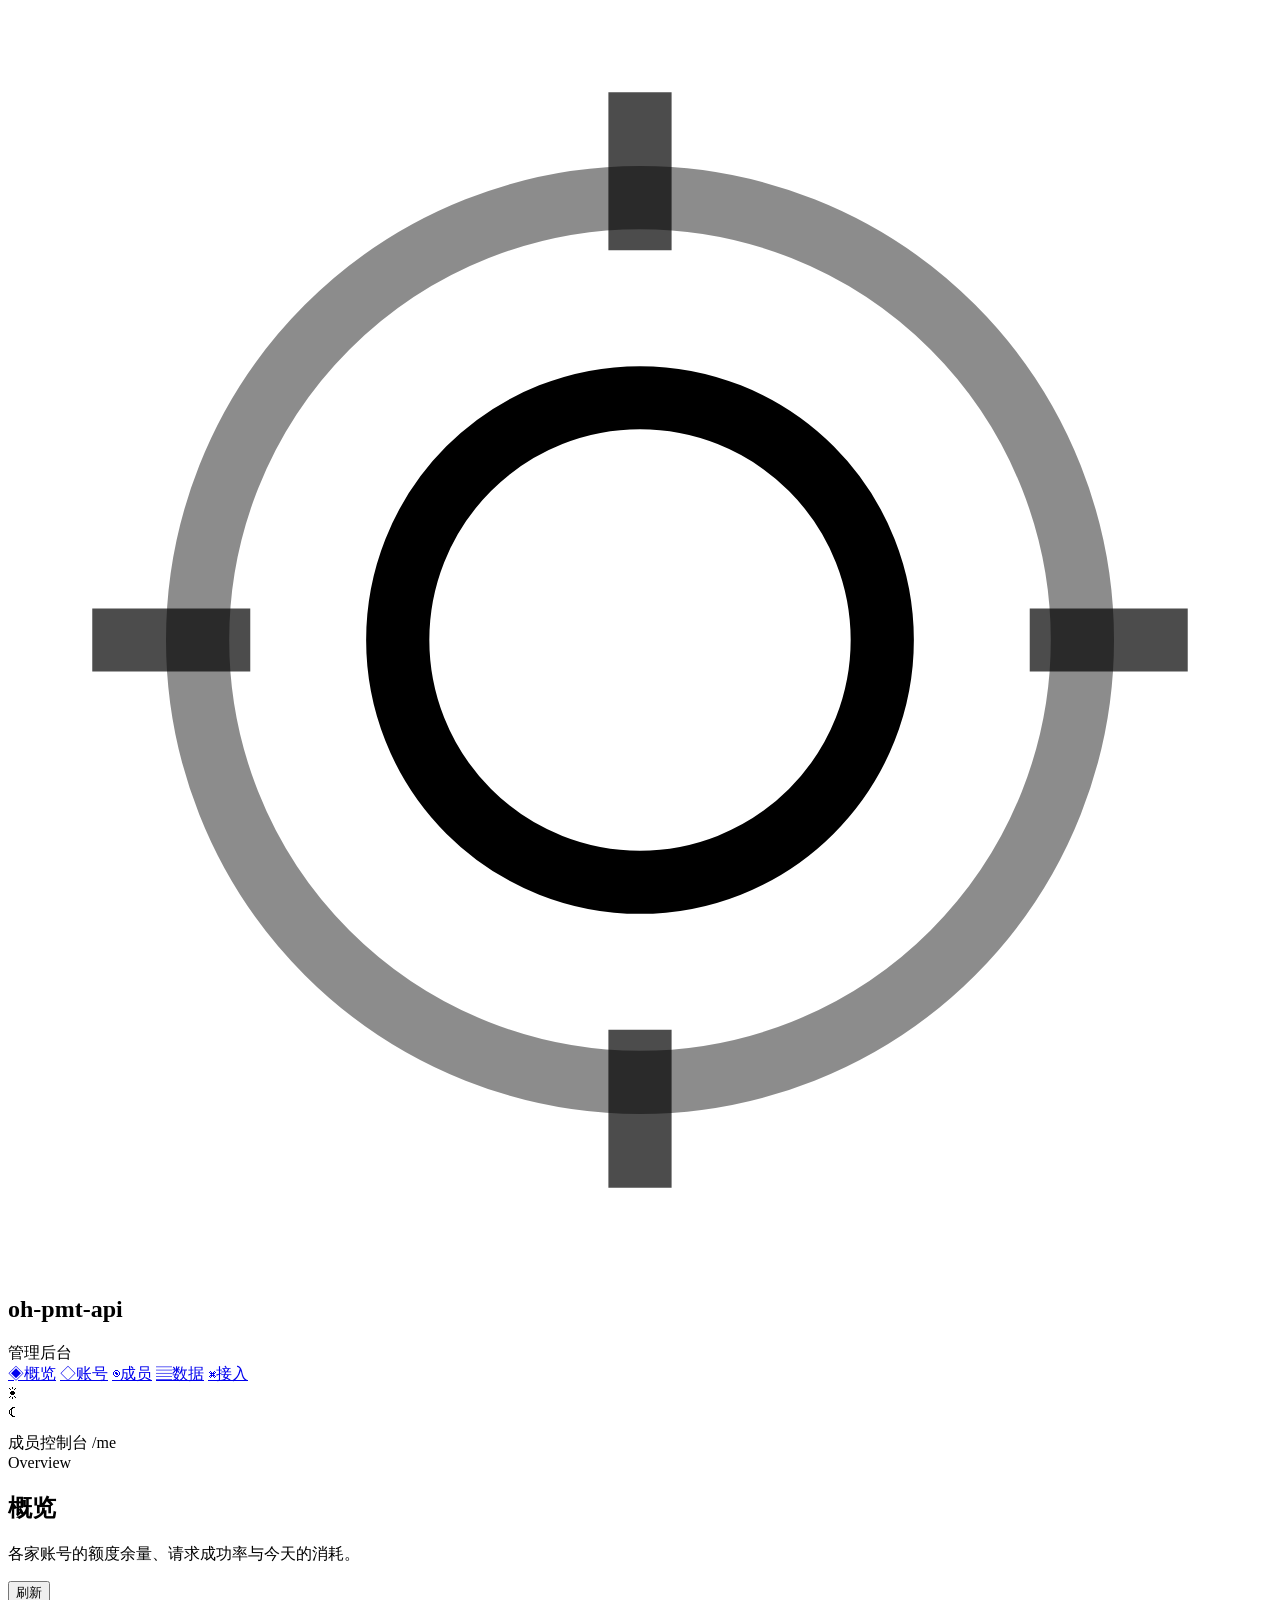
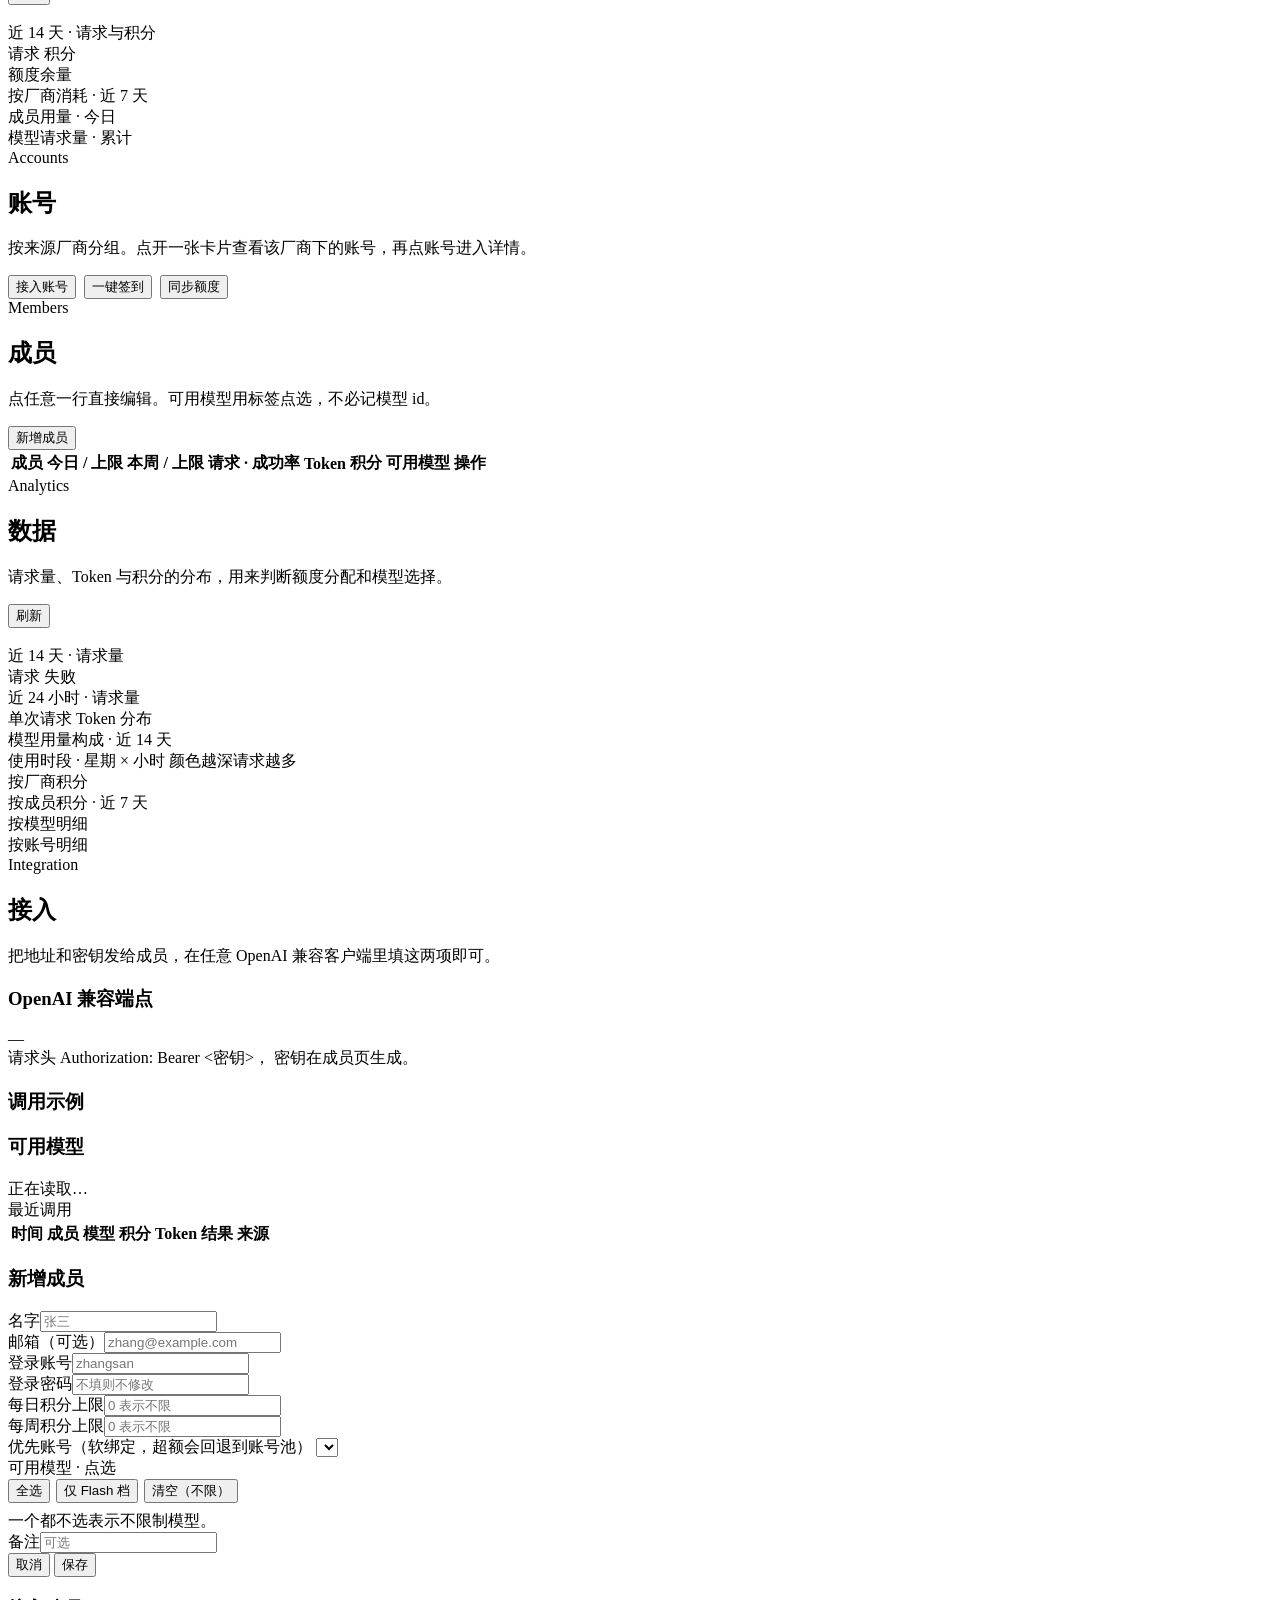
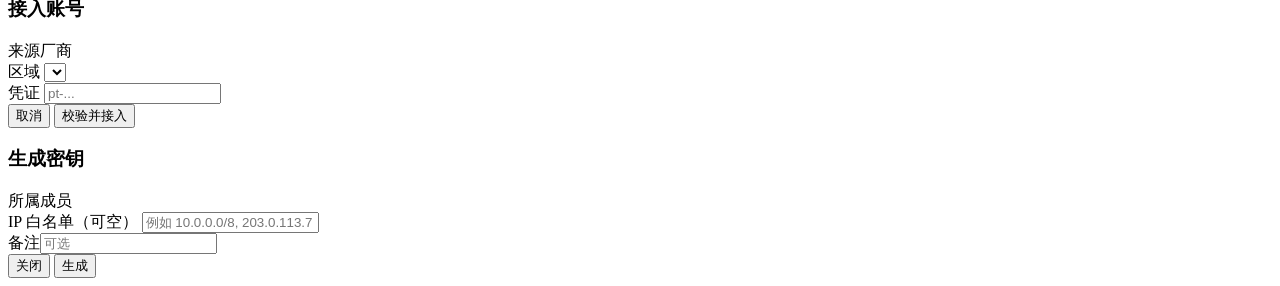
==== commit f4de1df3: "改名为 oh-pmt-api：账号按厂商建模，账号页改卡片+详情页，数据页补图表，界面换白金主题" ====
--- a/web/admin.html
+++ b/web/admin.html
@@ -1,412 +1,265 @@
 <!doctype html>
-<html lang="zh-CN">
+<html lang="zh-CN" data-theme="light">
 <head>
 <meta charset="utf-8">
 <meta name="viewport" content="width=device-width, initial-scale=1">
-<title>qoder2api · 管理后台</title>
-<style>
-  :root {
-    --paper: #faf9f5;
-    --paper-raised: #f5f3ee;
-    --paper-deep: #efece4;
-    --ink: #1a1915;
-    --ink-soft: #5c5a54;
-    --ink-faint: #8b887f;
-    --rule: #e3e0d6;
-    --rule-strong: #d2cec2;
-    --accent: #c15f3c;
-    --accent-soft: #f5e8e2;
-    --ok: #4a6b52;
-    --warn: #96702f;
-    --err: #a33b2c;
-    --serif: "Tiempos Text", "Copernicus", Charter, "Iowan Old Style",
-             "Palatino Linotype", Palatino, Georgia, "Songti SC", "Source Han Serif SC",
-             "Noto Serif CJK SC", serif;
-    --mono: "SF Mono", "JetBrains Mono", Menlo, Consolas, monospace;
-  }
-  * { box-sizing: border-box; }
-  body {
-    margin: 0; background: var(--paper); color: var(--ink);
-    font-family: var(--serif); font-size: 15.5px; line-height: 1.65;
-    -webkit-font-smoothing: antialiased;
-  }
-  .layout { display: flex; min-height: 100vh; }
-
-  /* ---------- 左侧导航 ---------- */
-  .sidebar {
-    width: 232px; flex: 0 0 232px;
-    background: var(--paper-deep);
-    border-right: 1px solid var(--rule);
-    padding: 34px 0 24px;
-    display: flex; flex-direction: column;
-    position: sticky; top: 0; height: 100vh;
-  }
-  .brand { padding: 0 24px 26px; border-bottom: 1px solid var(--rule); margin-bottom: 16px; }
-  .brand .kicker {
-    font-family: var(--mono); font-size: 9.5px; letter-spacing: 0.16em;
-    text-transform: uppercase; color: var(--ink-faint); margin-bottom: 6px;
-  }
-  .brand h1 { font-size: 21px; font-weight: 400; margin: 0; letter-spacing: -0.01em; }
-  nav { display: flex; flex-direction: column; gap: 2px; padding: 0 12px; }
-  nav a {
-    display: flex; align-items: center; gap: 10px;
-    padding: 9px 12px; border-radius: 6px;
-    color: var(--ink-soft); text-decoration: none; font-size: 14.5px;
-    transition: background .14s, color .14s;
-  }
-  nav a:hover { background: #e8e4da; color: var(--ink); }
-  nav a.active { background: var(--ink); color: var(--paper); }
-  nav a .ico { width: 15px; text-align: center; opacity: .75; font-size: 13px; }
-  .sidebar-foot {
-    margin-top: auto; padding: 18px 24px 0;
-    border-top: 1px solid var(--rule);
-    font-size: 12px; color: var(--ink-faint); line-height: 1.5;
-  }
-
-  /* ---------- 主区 ---------- */
-  .main { flex: 1; min-width: 0; padding: 40px 48px 80px; }
-  .page { display: none; }
-  .page.active { display: block; animation: fade .2s ease; }
-  @keyframes fade { from { opacity: 0; transform: translateY(4px); } to { opacity: 1; } }
-
-  .page-head { margin-bottom: 32px; }
-  .page-head h2 { font-size: 29px; font-weight: 400; margin: 0 0 6px; letter-spacing: -0.015em; }
-  .page-head p { margin: 0; color: var(--ink-soft); font-size: 15px; max-width: 660px; }
-
-  h3 {
-    font-family: var(--mono); font-size: 10.5px; font-weight: 500;
-    letter-spacing: 0.14em; text-transform: uppercase; color: var(--ink-faint);
-    margin: 0 0 16px; padding-bottom: 10px; border-bottom: 1px solid var(--rule);
-  }
-
-  .stat-row { display: flex; gap: 48px; flex-wrap: wrap; margin-bottom: 36px; }
-  .stat .num { font-size: 34px; font-weight: 400; line-height: 1.05; letter-spacing: -0.02em; }
-  .stat .num small { font-size: 15px; color: var(--ink-faint); margin-left: 3px; }
-  .stat .lbl {
-    font-family: var(--mono); font-size: 10px; letter-spacing: 0.12em;
-    text-transform: uppercase; color: var(--ink-faint); margin-top: 6px;
-  }
-
-  table { width: 100%; border-collapse: collapse; font-size: 14.5px; }
-  th {
-    text-align: left; font-family: var(--mono); font-size: 10px; font-weight: 500;
-    letter-spacing: 0.1em; text-transform: uppercase; color: var(--ink-faint);
-    padding: 0 12px 9px 0; border-bottom: 1px solid var(--rule-strong); white-space: nowrap;
-  }
-  td { padding: 13px 12px 13px 0; border-bottom: 1px solid var(--rule); vertical-align: top; }
-  td.mono, .mono { font-family: var(--mono); font-size: 12.5px; }
-  .empty { color: var(--ink-faint); font-style: italic; padding: 20px 0; }
-
-  .pill {
-    display: inline-block; font-family: var(--mono); font-size: 10.5px;
-    letter-spacing: .05em; padding: 2px 9px; border-radius: 999px;
-    border: 1px solid var(--rule-strong); color: var(--ink-soft); white-space: nowrap;
-  }
-  .pill.ok { color: var(--ok); border-color: #c3d2c6; background: #eef3ef; }
-  .pill.off { color: var(--ink-faint); background: var(--paper-raised); }
-  .pill.err { color: var(--err); border-color: #e0c4bf; background: #f8ece9; }
-  .pill.warn { color: var(--warn); border-color: #ddcfb0; background: #f8f2e6; }
-
-  button {
-    font-family: var(--serif); font-size: 13.5px; padding: 7px 15px;
-    border-radius: 6px; border: 1px solid var(--rule-strong);
-    background: var(--paper); color: var(--ink); cursor: pointer;
-    transition: background .14s, border-color .14s;
-  }
-  button:hover { background: var(--paper-raised); border-color: var(--ink-faint); }
-  button.primary { background: var(--ink); color: var(--paper); border-color: var(--ink); }
-  button.primary:hover { background: #000; }
-  button.small { font-size: 11.5px; padding: 3px 9px; }
-  button.ghost { border-color: transparent; background: transparent; color: var(--ink-soft); }
-  button.ghost:hover { background: var(--paper-raised); }
-
-  input, textarea, select {
-    font-family: var(--serif); font-size: 14.5px; padding: 8px 11px;
-    border: 1px solid var(--rule-strong); border-radius: 6px;
-    background: #fff; color: var(--ink); width: 100%;
-  }
-  input:focus, textarea:focus, select:focus {
-    outline: none; border-color: var(--accent); box-shadow: 0 0 0 3px var(--accent-soft);
-  }
-  input::placeholder { font-size: 13.5px; color: var(--ink-faint); opacity: .72; }
-  label {
-    display: block; font-family: var(--mono); font-size: 10px;
-    letter-spacing: .1em; text-transform: uppercase; color: var(--ink-faint);
-    margin-bottom: 5px;
-  }
-  .field { margin-bottom: 16px; }
-  .grid2 { display: grid; grid-template-columns: 1fr 1fr; gap: 16px; }
-  .grid3 { display: grid; grid-template-columns: 1fr 1fr 1fr; gap: 16px; }
-  .hint { font-size: 12.5px; color: var(--ink-faint); margin-top: 5px; line-height: 1.5; }
-
-  .card {
-    border: 1px solid var(--rule); border-radius: 10px;
-    padding: 24px; background: #fff; margin-bottom: 20px;
-  }
-  .card tight { padding: 0; }
-
-  .keybox {
-    font-family: var(--mono); font-size: 12.5px; background: var(--ink);
-    color: var(--paper); padding: 13px 15px; border-radius: 6px;
-    word-break: break-all; margin-top: 10px;
-  }
-
-  .row-actions { display: flex; gap: 6px; flex-wrap: wrap; }
-  .row-actions.tight { gap: 4px; margin-top: 6px; }
-  .row-actions.tight button { padding: 2px 8px; font-size: 11.5px; }
-  .toolbar { display: flex; gap: 10px; align-items: center; margin-bottom: 18px; flex-wrap: wrap; }
-  .toolbar .spacer { flex: 1; }
-
-  /* ---------- 图表 ---------- */
-  .chart-wrap { background: #fff; border: 1px solid var(--rule); border-radius: 10px; padding: 22px 24px; margin-bottom: 20px; }
-  .bars { display: flex; align-items: flex-end; gap: 5px; height: 150px; margin-top: 10px; }
-  .bar-col { flex: 1; display: flex; flex-direction: column; align-items: center; gap: 6px; height: 100%; justify-content: flex-end; }
-  .bar {
-    width: 100%; background: var(--accent); border-radius: 2px 2px 0 0;
-    min-height: 2px; transition: background .14s; position: relative;
-  }
-  .bar:hover { background: #a04d2f; }
-  .bar-lbl { font-family: var(--mono); font-size: 9px; color: var(--ink-faint); white-space: nowrap; }
-  .bar-val { font-family: var(--mono); font-size: 9px; color: var(--ink-soft); }
-
-  .hbar-row { display: grid; grid-template-columns: 190px 1fr 76px; gap: 12px; align-items: center; margin-bottom: 9px; font-size: 13.5px; }
-  .hbar-track { background: var(--paper-raised); border-radius: 3px; height: 20px; overflow: hidden; }
-  .hbar-fill { height: 100%; background: var(--accent); border-radius: 3px; }
-  .hbar-val { font-family: var(--mono); font-size: 12px; color: var(--ink-soft); text-align: right; }
-
-  /* 宽表：账号 / 成员页列多，窄屏横向滚动而不是把数字挤成两行。
-     只在容器真的放不下时才滚动——给 min-width 会让宽屏下也留一条滚动条、
-     把最后一列挤到视线外。 */
-  .table-wrap { overflow-x: auto; -webkit-overflow-scrolling: touch; }
-  .table-wrap th, .table-wrap td { white-space: nowrap; }
-  .table-wrap:has(> table) { container-type: inline-size; }
-  /* 只有模型明细这类长文本列允许折行 */
-  .table-wrap .wrap, .mini-table td { white-space: normal; }
-  th.num, td.num { text-align: right; font-variant-numeric: tabular-nums; }
-  td .sub { font-family: var(--mono); font-size: 11px; color: var(--ink-faint); }
-  .bar-track { background: var(--paper-raised); border-radius: 3px; height: 16px; overflow: hidden; }
-  .bar-track > div { height: 100%; background: var(--accent); border-radius: 3px; min-width: 2px; }
-  .ok-pct { font-family: var(--mono); }
-  .checkin-box { border: 1px solid var(--rule); border-left: 3px solid var(--ok);
-    background: #f8faf7; border-radius: 0 8px 8px 0; padding: 12px 16px; margin-bottom: 16px; }
-  .checkin-box .head { font-family: var(--mono); font-size: 10.5px; letter-spacing: .1em;
-    text-transform: uppercase; color: var(--ink-faint); margin-bottom: 6px; }
-  .checkin-line { font-size: 13.5px; line-height: 1.7; }
-  .checkin-line.ok { color: var(--ink); }
-  .checkin-line.err { color: var(--err); }
-  .checkin-line .sub, td .sub { white-space: normal; overflow: hidden; display: -webkit-box;
-    -webkit-line-clamp: 2; -webkit-box-orient: vertical; }
-  .ok-pct.low { color: var(--err); }
-  .ok-pct.mid { color: var(--warn); }
-  /* 成员 / 账号行的展开明细 */
-  details > summary { cursor: pointer; font-family: var(--mono); font-size: 10.5px;
-    letter-spacing: .08em; text-transform: uppercase; color: var(--ink-faint); margin-top: 6px; }
-  details[open] > summary { margin-bottom: 8px; }
-  .mini-table { width: 100%; border-collapse: collapse; font-size: 12.5px; }
-  .mini-table th { font-size: 9.5px; padding: 4px 10px 4px 0; border-bottom: 1px solid var(--rule); }
-  .mini-table td { padding: 5px 10px 5px 0; border-bottom: 1px solid var(--rule); }
-  .mini-table td:last-child, .mini-table th:last-child { padding-right: 0; }
-  .mini-table tr:last-child td { border-bottom: none; }
-
-  .progress { background: var(--paper-raised); border-radius: 4px; height: 6px; overflow: hidden; margin-top: 5px; }
-  .chart-wrap .progress { height: 8px; margin-top: 8px; display: block; }
-  .chart-wrap .progress > div { height: 8px; min-width: 2px; }
-  .chart-wrap .hbar-row:last-child { margin-bottom: 0; }
-  .progress > div { height: 100%; background: var(--ok); border-radius: 4px; }
-  .progress.warn > div { background: var(--warn); }
-  .progress.err > div { background: var(--err); }
-
-  .note {
-    border-left: 3px solid var(--accent); background: var(--accent-soft);
-    padding: 12px 16px; font-size: 13.5px; color: var(--ink-soft);
-    border-radius: 0 6px 6px 0; margin: 16px 0;
-  }
-  .note.warn { border-color: var(--warn); background: #f8f3e7; }
-
-  .modal-mask {
-    position: fixed; inset: 0; background: rgba(26,25,21,.32);
-    display: none; align-items: center; justify-content: center; z-index: 50; padding: 24px;
-  }
-  .modal-mask.open { display: flex; }
-  .modal {
-    background: var(--paper); border-radius: 12px; padding: 28px;
-    width: 100%; max-width: 560px; max-height: 86vh; overflow-y: auto;
-  }
-  .modal h3 { margin-bottom: 20px; }
-  .modal-actions { display: flex; gap: 10px; justify-content: flex-end; margin-top: 22px; }
-
-  @media (max-width: 860px) {
-    .layout { flex-direction: column; }
-    .sidebar { width: 100%; flex: none; height: auto; position: static; padding: 18px 0; }
-    nav { flex-direction: row; overflow-x: auto; padding: 0 14px; }
-    .brand { padding: 0 18px 14px; }
-    .sidebar-foot { display: none; }
-    .main { padding: 26px 20px 60px; }
-    .grid2, .grid3 { grid-template-columns: 1fr; }
-    .hbar-row { grid-template-columns: 110px 1fr 68px; }
-  }
-</style>
+<title>oh-pmt-api · 管理后台</title>
+<link rel="preconnect" href="https://fonts.googleapis.com">
+<link rel="preconnect" href="https://fonts.gstatic.com" crossorigin>
+<link href="https://fonts.googleapis.com/css2?family=EB+Garamond:wght@400;500;600&family=Inter:wght@400;500;600&display=swap" rel="stylesheet">
+<link rel="stylesheet" href="/assets/ui.css">
 </head>
 <body>
 <div class="layout">
 
   <aside class="sidebar">
     <div class="brand">
+      <div class="mark">
+        <svg viewBox="0 0 24 24" fill="none" stroke="currentColor" stroke-width="1.2">
+          <circle cx="12" cy="12" r="8.4" opacity=".45"/>
+          <circle cx="12" cy="12" r="4.6"/>
+          <path d="M12 1.6v3M12 19.4v3M1.6 12h3M19.4 12h3" opacity=".7"/>
+        </svg>
+        <h1>oh-pmt-api</h1>
+      </div>
       <div class="kicker">管理后台</div>
-      <h1>qoder2api</h1>
-    </div>
-    <nav>
+    </div>
+    <nav id="nav">
       <a href="#overview" data-page="overview" class="active"><span class="ico">◈</span>概览</a>
+      <a href="#accounts" data-page="accounts"><span class="ico">◇</span>账号</a>
       <a href="#members" data-page="members"><span class="ico">◉</span>成员</a>
-      <a href="#accounts" data-page="accounts"><span class="ico">◇</span>账号</a>
       <a href="#analytics" data-page="analytics"><span class="ico">▤</span>数据</a>
-      <a href="#settings" data-page="settings"><span class="ico">⚙</span>接入</a>
+      <a href="#settings" data-page="settings"><span class="ico">⌘</span>接入</a>
     </nav>
     <div class="sidebar-foot">
-      成员控制台<br>
-      <span class="mono">/console?key=…</span>
+      <div class="theme-toggle" title="切换明暗">
+        <div class="opt on" data-theme-opt="light" title="白底金边">☀</div>
+        <div class="opt" data-theme-opt="dark" title="黑底金边">☾</div>
+      </div>
+      <div style="margin-top:12px">成员控制台 <span class="mono">/me</span></div>
     </div>
   </aside>
 
   <main class="main">
 
-    <!-- 概览 -->
+    <!-- ═══════════ 概览 ═══════════ -->
     <section class="page active" id="page-overview">
       <div class="page-head">
-        <h2>概览</h2>
-        <p>账号积分余量、请求量与成功率、成员用量和近期调用情况。</p>
-      </div>
-      <div class="stat-row" id="ov-stats"></div>
-      <div class="chart-wrap">
-        <h3>请求明细 · 累计</h3>
-        <div id="ov-traffic"></div>
-      </div>
-      <div class="chart-wrap">
-        <h3>近 14 天请求量</h3>
-        <div class="bars" id="ov-chart"></div>
-      </div>
-      <div class="chart-wrap">
-        <h3>各模型请求量与消耗</h3>
+        <div>
+          <div class="eyebrow">Overview</div>
+          <h2>概览</h2>
+          <p>各家账号的额度余量、请求成功率与今天的消耗。</p>
+        </div>
+        <button class="ghost small" onclick="reloadOverview(this)">刷新</button>
+      </div>
+
+      <div class="kpi-grid" id="ov-kpi"></div>
+      <div style="height:18px"></div>
+
+      <div class="grid-wide-left">
+        <div class="chart-card">
+          <div class="chart-head">
+            <span class="t">近 14 天 · 请求与积分</span>
+            <span class="spacer"></span>
+            <div class="chart-legend">
+              <span class="li"><span class="sw" style="background:var(--gold)"></span>请求</span>
+              <span class="li"><span class="sw" style="background:var(--bronze)"></span>积分</span>
+            </div>
+          </div>
+          <div id="ov-trend"></div>
+        </div>
+        <div class="chart-card">
+          <div class="chart-head"><span class="t">额度余量</span></div>
+          <div id="ov-ring" style="display:flex;align-items:center;gap:18px;flex-wrap:wrap"></div>
+        </div>
+      </div>
+
+      <div class="grid2">
+        <div class="chart-card">
+          <div class="chart-head"><span class="t">按厂商消耗 · 近 7 天</span></div>
+          <div id="ov-provider"></div>
+        </div>
+        <div class="chart-card">
+          <div class="chart-head"><span class="t">成员用量 · 今日</span></div>
+          <div id="ov-members"></div>
+        </div>
+      </div>
+
+      <div class="chart-card">
+        <div class="chart-head"><span class="t">模型请求量 · 累计</span>
+          <span class="spacer"></span>
+          <span class="s" id="ov-model-note"></span>
+        </div>
         <div class="table-wrap"><table id="ov-models"></table></div>
       </div>
-      <div class="grid2">
-        <div class="chart-wrap">
-          <h3>按成员消耗</h3>
-          <div id="ov-members"></div>
-        </div>
-        <div class="chart-wrap">
-          <h3>成员额度使用</h3>
-          <div id="ov-limits"></div>
-        </div>
-      </div>
-      <div class="chart-wrap">
-        <h3>账号积分余量</h3>
-        <div id="ov-accounts"></div>
-      </div>
     </section>
 
-    <!-- 成员 -->
+    <!-- ═══════════ 账号 ═══════════ -->
+    <section class="page" id="page-accounts">
+      <div class="page-head">
+        <div>
+          <div class="eyebrow">Accounts</div>
+          <h2>账号</h2>
+          <p>按来源厂商分组。点开一张卡片查看该厂商下的账号，再点账号进入详情。</p>
+        </div>
+        <div style="display:flex;gap:8px">
+          <button class="primary" onclick="openAccountModal()">接入账号</button>
+          <button onclick="checkinAll(this)">一键签到</button>
+          <button class="ghost" onclick="syncAll(this)">同步额度</button>
+        </div>
+      </div>
+
+      <div id="checkin-result"></div>
+      <div class="provider-grid" id="provider-grid"></div>
+
+      <div id="vendor-panel" style="display:none;margin-top:26px">
+        <div style="display:flex;align-items:center;gap:12px;margin-bottom:14px">
+          <button class="ghost small" onclick="closeVendor()">← 全部厂商</button>
+          <h3 class="section" style="margin:0;border:none;padding:0" id="vendor-title"></h3>
+          <span class="spacer" style="flex:1"></span>
+          <span class="hint" id="vendor-hint"></span>
+        </div>
+        <div id="vendor-accounts"></div>
+      </div>
+    </section>
+
+    <!-- ═══════════ 成员 ═══════════ -->
     <section class="page" id="page-members">
       <div class="page-head">
-        <h2>成员</h2>
-        <p>为每个成员设定积分上限、优先使用的账号和可用模型。每人一行，展开可以看该成员按模型拆分的请求量、Token 和积分。</p>
-      </div>
-      <div class="toolbar">
+        <div>
+          <div class="eyebrow">Members</div>
+          <h2>成员</h2>
+          <p>点任意一行直接编辑。可用模型用标签点选，不必记模型 id。</p>
+        </div>
         <button class="primary" onclick="openMemberModal()">新增成员</button>
-        <div class="spacer"></div>
-        <button class="ghost" onclick="loadMembers()">刷新</button>
       </div>
       <div class="table-wrap">
-      <table>
-        <thead><tr>
-          <th>成员 / 账号</th><th>今日 / 上限</th><th>本周 / 上限</th>
-          <th>请求 / 成功率</th><th>Token</th><th>积分</th>
-          <th>密钥</th><th>状态 / 操作</th>
-        </tr></thead>
-        <tbody id="member-body"></tbody>
-      </table>
+        <table class="member-table">
+          <thead><tr>
+            <th>成员</th><th>今日 / 上限</th><th>本周 / 上限</th>
+            <th>请求 · 成功率</th><th>Token</th><th>积分</th>
+            <th>可用模型</th><th>操作</th>
+          </tr></thead>
+          <tbody id="member-body"></tbody>
+        </table>
       </div>
     </section>
 
-    <!-- 账号 -->
-    <section class="page" id="page-accounts">
-      <div class="page-head">
-        <h2>账号</h2>
-        <p>读取 Qoder 账号的全部额度（套餐内、赠送与签到、共享池），签到领取每日积分，并查看每个账号被网关消耗了多少。</p>
-      </div>
-      <div class="toolbar">
-        <button class="primary" onclick="openAccountModal()">接入账号</button>
-        <button onclick="checkinAll(this)">一键签到</button>
-        <button onclick="syncAll()">同步额度</button>
-        <div class="spacer"></div>
-        <span class="hint" id="checkin-hint"></span>
-        <button class="ghost" onclick="loadAccounts()">刷新</button>
-      </div>
-      <div id="checkin-result"></div>
-      <div class="table-wrap">
-      <table>
-        <thead><tr>
-          <th>账号</th><th>额度（全部）</th><th>额度构成</th><th>签到</th>
-          <th>请求 / 成功率</th><th>Token</th><th>积分消耗</th><th>状态 / 操作</th>
-        </tr></thead>
-        <tbody id="account-body"></tbody>
-      </table>
-      </div>
-    </section>
-
-    <!-- 数据 -->
+    <!-- ═══════════ 数据 ═══════════ -->
     <section class="page" id="page-analytics">
       <div class="page-head">
-        <h2>数据</h2>
-        <p>请求量、Token 与积分消耗的分布情况，用于判断额度分配是否合理。</p>
-      </div>
-      <div class="stat-row" id="an-stats"></div>
-      <div class="chart-wrap">
-        <h3>近 14 天请求量</h3>
-        <div class="bars" id="an-chart"></div>
-      </div>
-      <div class="chart-wrap">
-        <h3>按模型</h3>
+        <div>
+          <div class="eyebrow">Analytics</div>
+          <h2>数据</h2>
+          <p>请求量、Token 与积分的分布，用来判断额度分配和模型选择。</p>
+        </div>
+        <button class="ghost small" onclick="loadAnalytics(this, true)">刷新</button>
+      </div>
+
+      <div class="kpi-grid" id="an-kpi"></div>
+      <div style="height:18px"></div>
+
+      <div class="chart-card">
+        <div class="chart-head">
+          <span class="t">近 14 天 · 请求量</span>
+          <span class="spacer"></span>
+          <div class="chart-legend">
+            <span class="li"><span class="sw" style="background:var(--gold)"></span>请求</span>
+            <span class="li"><span class="sw" style="background:var(--err)"></span>失败</span>
+          </div>
+        </div>
+        <div id="an-daily"></div>
+      </div>
+
+      <div class="grid2">
+        <div class="chart-card">
+          <div class="chart-head"><span class="t">近 24 小时 · 请求量</span></div>
+          <div id="an-hourly"></div>
+        </div>
+        <div class="chart-card">
+          <div class="chart-head"><span class="t">单次请求 Token 分布</span></div>
+          <div id="an-hist"></div>
+        </div>
+      </div>
+
+      <div class="chart-card">
+        <div class="chart-head">
+          <span class="t">模型用量构成 · 近 14 天</span>
+          <span class="spacer"></span>
+          <div class="chart-legend" id="an-pivot-legend"></div>
+        </div>
+        <div id="an-pivot"></div>
+      </div>
+
+      <div class="chart-card">
+        <div class="chart-head"><span class="t">使用时段 · 星期 × 小时</span>
+          <span class="spacer"></span><span class="s">颜色越深请求越多</span></div>
+        <div id="an-heat"></div>
+      </div>
+
+      <div class="grid2">
+        <div class="chart-card">
+          <div class="chart-head"><span class="t">按厂商积分</span></div>
+          <div id="an-provider"></div>
+        </div>
+        <div class="chart-card">
+          <div class="chart-head"><span class="t">按成员积分 · 近 7 天</span></div>
+          <div id="an-members"></div>
+        </div>
+      </div>
+
+      <div class="chart-card">
+        <div class="chart-head"><span class="t">按模型明细</span></div>
         <div class="table-wrap"><table id="an-models"></table></div>
       </div>
-      <div class="chart-wrap">
-        <h3>按成员（近 7 天）</h3>
-        <div class="table-wrap"><table id="an-members"></table></div>
-      </div>
-      <div class="chart-wrap">
-        <h3>按账号</h3>
+
+      <div class="chart-card">
+        <div class="chart-head"><span class="t">按账号明细</span></div>
         <div class="table-wrap"><table id="an-accounts"></table></div>
       </div>
     </section>
 
-    <!-- 接入 -->
+    <!-- ═══════════ 接入 ═══════════ -->
     <section class="page" id="page-settings">
       <div class="page-head">
-        <h2>接入</h2>
-        <p>把 API 地址和密钥发给成员，他们就可以在任意 OpenAI 兼容客户端里使用。</p>
-      </div>
-      <div class="card">
-        <h3>接口地址</h3>
-        <div class="keybox" id="base-url">—</div>
-        <div class="hint">在每个成员的密钥上配置 IP 白名单后，只有允许的来源可以调用。</div>
-      </div>
-      <div class="card">
-        <h3>可用模型</h3>
-        <div id="model-list" class="hint">正在读取…</div>
-      </div>
-      <div class="card">
-        <h3>最近调用</h3>
-        <table>
-          <thead><tr><th>时间</th><th>成员</th><th>模型</th><th>积分</th><th>Tokens</th><th>结果</th><th>来源</th></tr></thead>
-          <tbody id="recent-body"></tbody>
-        </table>
+        <div>
+          <div class="eyebrow">Integration</div>
+          <h2>接入</h2>
+          <p>把地址和密钥发给成员，在任意 OpenAI 兼容客户端里填这两项即可。</p>
+        </div>
+      </div>
+
+      <div class="grid-wide-left">
+        <div class="card gold-edge">
+          <h3 class="section">OpenAI 兼容端点</h3>
+          <div class="keybox" id="base-url">—</div>
+          <div class="hint">请求头 <span class="mono">Authorization: Bearer &lt;密钥&gt;</span>，
+            密钥在成员页生成。</div>
+          <h3 class="section" style="margin-top:20px">调用示例</h3>
+          <div class="keybox" id="curl-example" style="white-space:pre-wrap"></div>
+        </div>
+        <div class="card">
+          <h3 class="section">可用模型</h3>
+          <div id="model-list" class="hint">正在读取…</div>
+        </div>
+      </div>
+
+      <div class="chart-card">
+        <div class="chart-head"><span class="t">最近调用</span></div>
+        <div class="table-wrap">
+          <table>
+            <thead><tr><th>时间</th><th>成员</th><th>模型</th><th class="num">积分</th>
+              <th class="num">Token</th><th>结果</th><th>来源</th></tr></thead>
+            <tbody id="recent-body"></tbody>
+          </table>
+        </div>
       </div>
     </section>
 
   </main>
 </div>
 
-<!-- 成员弹窗 -->
+<!-- ───────── 成员编辑 ───────── -->
 <div class="modal-mask" id="member-modal">
   <div class="modal">
     <h3 id="member-modal-title">新增成员</h3>
@@ -417,363 +270,473 @@
     </div>
     <div class="grid2">
       <div class="field"><label>登录账号</label><input id="m-username" placeholder="zhangsan"></div>
-      <div class="field"><label>登录密码</label><input id="m-password" placeholder="不填则不修改"></div>
+      <div class="field"><label>登录密码</label><input id="m-password" type="password" placeholder="不填则不修改"></div>
     </div>
     <div class="grid2">
       <div class="field"><label>每日积分上限</label><input id="m-daily" type="number" step="0.1" min="0" placeholder="0 表示不限"></div>
       <div class="field"><label>每周积分上限</label><input id="m-weekly" type="number" step="0.1" min="0" placeholder="0 表示不限"></div>
     </div>
     <div class="field">
-      <label>优先使用的账号</label>
-      <select id="m-account"><option value="">不指定，共用账号池</option></select>
-      <div class="hint">指定后优先用这个账号的积分；该账号不可用时自动回退到其他账号。</div>
+      <label>优先账号（软绑定，超额会回退到账号池）</label>
+      <select id="m-account"></select>
     </div>
     <div class="field">
-      <label>可用模型（逗号分隔）</label>
-      <input id="m-models" placeholder="qfmodel,gfmodel,dfmodel">
-      <div class="hint">留空表示全部模型。默认只开放三个 Flash 档。</div>
+      <label>可用模型 · 点选</label>
+      <div style="display:flex;gap:6px;flex-wrap:wrap;margin-bottom:8px">
+        <button class="chip" data-preset="all">全选</button>
+        <button class="chip" data-preset="flash">仅 Flash 档</button>
+        <button class="chip" data-preset="none">清空（不限）</button>
+      </div>
+      <div class="chip-picker" id="m-models"></div>
+      <div class="hint" id="m-models-hint">一个都不选表示不限制模型。</div>
     </div>
     <div class="field"><label>备注</label><input id="m-note" placeholder="可选"></div>
     <div class="modal-actions">
       <button onclick="closeModal('member-modal')">取消</button>
-      <button class="primary" onclick="saveMember()">保存</button>
+      <button class="primary" onclick="saveMember(this)">保存</button>
     </div>
   </div>
 </div>
 
-<!-- 账号弹窗 -->
+<!-- ───────── 接入账号 ───────── -->
 <div class="modal-mask" id="account-modal">
   <div class="modal">
-    <h3>接入 Qoder 账号</h3>
+    <h3>接入账号</h3>
     <div class="field">
-      <label>Personal Access Token</label>
-      <input id="a-pat" type="password" placeholder="pt-...">
-      <div class="hint">在 Qoder 的 Integrations 页面创建。令牌会被本地保存用于自动续期。</div>
+      <label>来源厂商</label>
+      <div class="chip-picker" id="a-providers" style="max-height:none"></div>
+    </div>
+    <div class="field" id="a-region-field">
+      <label>区域</label>
+      <select id="a-region"></select>
     </div>
     <div class="field">
-      <label>区域</label>
-      <select id="a-region">
-        <option value="global">国际版 · qoder.com</option>
-        <option value="cn">国内版 · qoder.com.cn</option>
-      </select>
-    </div>
+      <label id="a-cred-label">凭证</label>
+      <input id="a-cred" type="password" placeholder="pt-...">
+      <div class="hint" id="a-cred-hint"></div>
+    </div>
+    <div class="note" id="a-provider-note" style="display:none"></div>
     <div class="modal-actions">
       <button onclick="closeModal('account-modal')">取消</button>
-      <button class="primary" onclick="addAccount()">校验并接入</button>
+      <button class="primary" onclick="addAccount(this)">校验并接入</button>
     </div>
   </div>
 </div>
 
-<!-- 密钥弹窗 -->
+<!-- ───────── 生成密钥 ───────── -->
 <div class="modal-mask" id="key-modal">
   <div class="modal">
     <h3>生成密钥</h3>
     <input type="hidden" id="k-member">
     <div class="field"><label>所属成员</label><div id="k-member-name" class="mono"></div></div>
     <div class="field">
-      <label>允许的 IP / 网段</label>
+      <label>IP 白名单（可空）</label>
       <input id="k-ip" placeholder="例如 10.0.0.0/8, 203.0.113.7">
-      <div class="hint">留空不限制。建议填写，防止密钥外泄后被别人用。</div>
     </div>
     <div class="field"><label>备注</label><input id="k-note" placeholder="可选"></div>
     <div id="k-result"></div>
     <div class="modal-actions">
       <button onclick="closeModal('key-modal')">关闭</button>
-      <button class="primary" onclick="createKey()">生成</button>
+      <button class="primary" onclick="createKey(this)">生成</button>
     </div>
   </div>
 </div>
 
-<script>
-const TOKEN = new URLSearchParams(location.search).get('token')
-           || localStorage.getItem('q2a_admin') || '';
-if (TOKEN) localStorage.setItem('q2a_admin', TOKEN);
-
-const esc = s => String(s ?? '').replace(/[&<>"]/g, c =>
-  ({ '&': '&amp;', '<': '&lt;', '>': '&gt;', '"': '&quot;' }[c]));
-const num = (n, d = 2) => Number(n || 0).toFixed(d);
-const int = n => (n || 0).toLocaleString('en-US');
-
-let MEMBERS = [], ACCOUNTS = [], MODELS = {};
-let MODEL_NAMES = {};   // id -> 完整名称
-
-function modelLabel(id) {
-  return MODEL_NAMES[id] || id || '未知';
-}
-
-async function api(path, opts = {}) {
-  // 凭证走浏览器 Cookie（HttpOnly），不再从地址栏取令牌
-  const res = await fetch(path, {
-    ...opts,
-    credentials: 'same-origin',
-    headers: { 'Content-Type': 'application/json', ...(opts.headers || {}) },
-  });
-  if (res.status === 401 || res.status === 403) {
-    const text = await res.clone().text();
-    if (text.includes('admin_denied') || text.includes('admin_locked')) {
-      location.href = '/login';
-      throw new Error('登录已过期');
-    }
-  }
-  const text = await res.text();
-  let data = {};
-  try { data = JSON.parse(text); } catch { data = { error: { message: text } }; }
-  if (!res.ok) throw new Error((data.error && data.error.message) || '请求失败');
-  return data;
-}
-
-/* ---------------- 导航 ---------------- */
+<script type="module">
+import {
+  initTheme, api, toast, esc, fmtInt, fmtCompact,
+  lineChart, barChart, stackedArea, ringChart, hbarList,
+  histogram, heatmap, sparkline, countUp,
+} from '/assets/charts.js';
+
+initTheme();
+
+let STATUS = null, ACCOUNTS = [], MEMBERS = [], MODELS = [], PROVIDERS = [];
+let ANALYSIS = null, OPEN_VENDOR = null;
+const modelById = id => MODELS.find(m => m.id === id) || { id, name: id, provider: 'qoder' };
+const provColor = slug => (PROVIDERS.find(p => p.slug === slug) || {}).color || 'var(--gold)';
+const provLabel = slug => (PROVIDERS.find(p => p.slug === slug) || {}).label || slug;
+
+/* ───────── 导航 ───────── */
 function show(page) {
-  document.querySelectorAll('nav a').forEach(a =>
+  document.querySelectorAll('#nav a').forEach(a =>
     a.classList.toggle('active', a.dataset.page === page));
   document.querySelectorAll('.page').forEach(p =>
     p.classList.toggle('active', p.id === 'page-' + page));
+  location.hash = page;
   if (page === 'analytics') loadAnalytics();
   if (page === 'settings') loadSettings();
-}
-document.querySelectorAll('nav a').forEach(a => {
-  a.addEventListener('click', e => { e.preventDefault(); show(a.dataset.page); });
-});
-// 地址栏 hash 直达某一页，刷新后停在同一页
-window.addEventListener('hashchange', () => {
-  const page = location.hash.replace('#', '');
-  if (page && document.getElementById('page-' + page)) show(page);
-});
-
-document.addEventListener('click', e => {
-  const btn = e.target.closest('.copy-btn');
-  if (btn) copyText(btn.dataset.key, btn);
-});
-
-function copyText(text, btn) {
-  const done = () => {
-    const old = btn.textContent;
-    btn.textContent = '已复制';
-    setTimeout(() => { btn.textContent = old; }, 1400);
-  };
-  if (navigator.clipboard && window.isSecureContext) {
-    navigator.clipboard.writeText(text).then(done).catch(() => fallback(text, done));
-  } else fallback(text, done);
-}
-function fallback(text, done) {
-  const ta = document.createElement('textarea');
-  ta.value = text; ta.style.position = 'fixed'; ta.style.opacity = '0';
-  document.body.appendChild(ta); ta.select();
-  try { document.execCommand('copy'); done(); } catch { alert(text); }
-  document.body.removeChild(ta);
-}
-
-function openModal(id) { document.getElementById(id).classList.add('open'); }
-function closeModal(id) { document.getElementById(id).classList.remove('open'); }
-document.querySelectorAll('.modal-mask').forEach(m => {
-  m.addEventListener('click', e => { if (e.target === m) m.classList.remove('open'); });
-});
-
-/* ---------------- 图表 ---------------- */
-function renderBars(el, data, valueKey, fmtVal) {
-  const max = Math.max(...data.map(d => d[valueKey]), 0.0001);
-  el.innerHTML = data.map(d => {
-    const h = Math.max(2, (d[valueKey] / max) * 130);
-    const label = fmtVal ? fmtVal(d[valueKey]) : d[valueKey];
-    return `<div class="bar-col" title="${esc(d.date)}：${esc(label)}">
-      <div class="bar-val">${d[valueKey] > 0 ? esc(label) : ''}</div>
-      <div class="bar" style="height:${h}px"></div>
-      <div class="bar-lbl">${esc(d.date)}</div>
+  if (page === 'accounts') loadAccounts();
+}
+document.querySelectorAll('#nav a').forEach(a =>
+  a.addEventListener('click', e => { e.preventDefault(); show(a.dataset.page); }));
+
+window.openModal = id => document.getElementById(id).classList.add('open');
+window.closeModal = id => document.getElementById(id).classList.remove('open');
+document.querySelectorAll('.modal-mask').forEach(m =>
+  m.addEventListener('click', e => { if (e.target === m) m.classList.remove('open'); }));
+
+/* ───────── 概览 ───────── */
+async function loadOverview() {
+  try {
+    STATUS = await api('/api/status');
+    MODELS = STATUS.models || [];
+    PROVIDERS = STATUS.providers || [];
+    const stats = STATUS.provider_stats || [];
+    const t = STATUS.today || {}, a = STATUS.all_time || {};
+
+    const kid = (k, v, d = '', spark = '') => `
+      <div class="kpi">
+        <div class="k">${esc(k)}</div>
+        <div class="v">${v}</div>
+        ${d ? `<div class="d">${d}</div>` : ''}
+        ${spark}
+      </div>`;
+
+    document.getElementById('ov-kpi').innerHTML =
+      kid('账号额度余量',
+          `<span data-count="${STATUS.credits_remaining}" data-dec="1">0</span><small>积分</small>`,
+          `总额 ${fmtCompact(STATUS.credits_total)} · 已用 ${fmtCompact(STATUS.credits_used)}`) +
+      kid('可用账号', `<span data-count="${STATUS.available}" data-dec="0">0</span><small>/ ${STATUS.accounts}</small>`,
+          `${stats.filter(s => s.accounts > 0).length} 家厂商在跑`) +
+      kid('成员', `<span data-count="${STATUS.members}" data-dec="0">0</span><small>人</small>`,
+          `${STATUS.keys} 个密钥`) +
+      kid('今日请求', `<span data-count="${t.requests || 0}" data-dec="0">0</span>`,
+          `消耗 ${fmtCompact(t.credits || 0)} 积分`) +
+      kid('今日 Token', `<span data-count="${t.tokens || 0}" data-dec="0">0</span>`,
+          `成功率 ${t.success_rate == null ? '—' : t.success_rate.toFixed(1) + '%'}`) +
+      kid('累计请求', `<span data-count="${a.requests || 0}" data-dec="0">0</span>`,
+          `失败 ${fmtInt(a.errors || 0)} 次`);
+    document.querySelectorAll('#ov-kpi [data-count]').forEach(n =>
+      countUp(n, Number(n.dataset.count), { decimals: Number(n.dataset.dec || 0) }));
+
+    // 额度环形
+    const pct = STATUS.credits_total > 0
+      ? STATUS.credits_remaining / STATUS.credits_total : 0;
+    const ringWrap = document.getElementById('ov-ring');
+    ringWrap.innerHTML = `<div id="ring-slot"></div>
+      <div style="flex:1;min-width:150px">
+        <div class="stat"><div class="num-big">${fmtCompact(STATUS.credits_remaining)}<small>积分</small></div>
+          <div class="lbl">全部账号剩余</div></div>
+        <div class="hint" style="margin-top:10px">已用 ${fmtCompact(STATUS.credits_used)} /
+          总额 ${fmtCompact(STATUS.credits_total)}</div>
+      </div>`;
+    ringChart(document.getElementById('ring-slot'),
+      { value: STATUS.credits_remaining, total: STATUS.credits_total || 1, size: 120, label: 'REMAINING' });
+  } catch (e) {
+    document.getElementById('ov-kpi').innerHTML = `<div class="empty">${esc(e.message)}</div>`;
+  }
+
+  try {
+    const a = await api('/api/analytics');
+    ANALYSIS = a;
+    lineChart(document.getElementById('ov-trend'), {
+      labels: a.daily.map(d => d.date),
+      series: [
+        { name: '请求', color: 'var(--gold)', values: a.daily.map(d => d.requests) },
+        { name: '积分', color: 'var(--bronze)', values: a.daily.map(d => d.credits) },
+      ],
+      area: true, height: 210, yFmt: fmtCompact,
+    });
+    hbarList(document.getElementById('ov-provider'), {
+      rows: (a.by_provider || []).map(p => ({
+        label: p.label, value: p.credits, color: p.color,
+      })),
+      fmt: v => v.toFixed(3), unit: ' 积分',
+    });
+    document.getElementById('ov-members').innerHTML = '';
+    const memberRows = (a.by_member || []).slice(0, 6).map(m => ({
+      label: m.name, value: m.credits, color: 'var(--gold)',
+    }));
+    hbarList(document.getElementById('ov-members'), {
+      rows: memberRows, fmt: v => v.toFixed(3), unit: ' 积分',
+    });
+    renderTable(document.getElementById('ov-models'), a.by_model, [
+      { label: '模型', fmt: r => modelCell(r.id, r.model) },
+      { label: '请求量', cls: 'num', fmt: r => fmtInt(r.requests) },
+      { label: '失败', cls: 'num', fmt: r => fmtInt(r.errors) },
+      { label: '成功率', cls: 'num', fmt: r => pctCell(r.success_rate) },
+      { label: 'Token', cls: 'num', fmt: r => fmtInt(r.tokens) },
+      { label: '积分', cls: 'num', fmt: r => Number(r.credits).toFixed(4) },
+    ], '还没有调用记录');
+    document.getElementById('ov-model-note').textContent =
+      `共 ${(a.by_model || []).length} 个模型被调用过`;
+  } catch { /* 图表失败不影响指标 */ }
+}
+window.reloadOverview = async (btn) => {
+  btn.disabled = true;
+  await loadOverview();
+  btn.disabled = false;
+  toast('已刷新');
+};
+
+/* ───────── 账号 ───────── */
+async function loadAccounts() {
+  try {
+    const d = await api('/api/accounts');
+    ACCOUNTS = d.accounts || [];
+    PROVIDERS = d.providers || PROVIDERS;
+    try { STATUS = await api('/api/status'); } catch { /* 概览失败不阻塞 */ }
+    renderProviderCards();
+    if (OPEN_VENDOR) renderVendor(OPEN_VENDOR);
+  } catch (e) {
+    document.getElementById('provider-grid').innerHTML =
+      `<div class="empty">${esc(e.message)}</div>`;
+  }
+}
+
+function renderProviderCards() {
+  const stats = (STATUS && STATUS.provider_stats) || [];
+  const grid = document.getElementById('provider-grid');
+  grid.innerHTML = (PROVIDERS.length ? PROVIDERS : stats).map(p => {
+    const st = stats.find(s => s.slug === p.slug) || {
+      accounts: 0, available_accounts: 0, credits_total: 0, credits_remaining: 0, credits_used: 0 };
+    const pending = !p.available;
+    const usedPct = st.credits_total > 0
+      ? Math.min(100, (st.credits_used / st.credits_total) * 100) : 0;
+    return `<div class="provider-card ${pending ? 'pending' : ''}" style="--prov-color:${p.color}"
+        data-slug="${p.slug}" role="button" tabindex="0">
+      <div class="pc-head">
+        <div class="pc-glyph">${esc(p.label.slice(0, 1))}</div>
+        <div style="flex:1">
+          <div class="pc-name">${esc(p.label)}</div>
+          <div class="pc-sub">${pending ? '待接入'
+            : `${st.accounts} 个账号 · ${st.available_accounts} 可用`}</div>
+        </div>
+        ${pending ? '<span class="pill off">未接入</span>'
+                  : `<span class="pill ok"><span class="dot"></span>${st.available_accounts}</span>`}
+      </div>
+      <div class="pc-nums">
+        <div><div class="pc-num">${fmtCompact(st.credits_remaining)}<small>积分</small></div>
+          <div class="pc-lbl">剩余</div></div>
+        <div><div class="pc-num">${st.accounts}</div><div class="pc-lbl">账号</div></div>
+      </div>
+      <div class="progress ${usedPct > 92 ? 'err' : usedPct > 70 ? 'warn' : ''}">
+        <div data-w="${usedPct.toFixed(1)}"></div>
+      </div>
+      <div class="pc-foot">
+        <span class="pc-lbl">已用 ${fmtCompact(st.credits_used)} / ${fmtCompact(st.credits_total)}</span>
+        <span class="pc-go">${pending ? '查看接入说明 →' : '查看账号 →'}</span>
+      </div>
     </div>`;
   }).join('');
-}
-
-function renderHBars(el, rows, nameKey, valueKey, empty) {
-  if (!rows.length) { el.innerHTML = `<div class="empty">${empty || '暂无数据'}</div>`; return; }
-  const max = Math.max(...rows.map(r => r[valueKey]), 0.0001);
-  el.innerHTML = rows.map(r => `
-    <div class="hbar-row">
-      <div>${esc(r[nameKey])}</div>
-      <div class="hbar-track"><div class="hbar-fill" style="width:${(r[valueKey] / max) * 100}%"></div></div>
-      <div class="hbar-val">${num(r[valueKey], 3)}</div>
-    </div>`).join('');
-}
-
-/* 成功率：无请求时显示 —，低成功率按阈值上色 */
-function pctLabel(rate) {
-  if (rate === null || rate === undefined) return '<span class="hint">—</span>';
-  const cls = rate >= 95 ? '' : rate >= 80 ? ' mid' : ' low';
-  return `<span class="ok-pct${cls}">${num(rate, 1)}%</span>`;
-}
-
-/* 通用多列表格：列定义 {k,label,cls,fmt}，fmt(row) 返回 HTML */
-function renderTable(el, rows, cols, empty) {
-  if (!rows.length) { el.innerHTML = `<tbody><tr><td class="empty">${empty || '暂无数据'}</td></tr></tbody>`; return; }
-  el.innerHTML = `<thead><tr>${cols.map(c =>
-      `<th class="${c.cls || ''}">${esc(c.label)}</th>`).join('')}</tr></thead>
-    <tbody>${rows.map(r => `<tr>${cols.map(c =>
-      `<td class="${c.cls || ''}">${c.fmt ? c.fmt(r) : esc(r[c.k])}</td>`).join('')}</tr>`).join('')}</tbody>`;
-}
-
-/* 模型名：有显示名就显示，没有则回退到上游 key */
-function modelCell(id, name) {
-  const label = name || modelLabel(id);
-  return `${esc(label)}${label !== id && id ? `<div class="sub">${esc(id)}</div>` : ''}`;
-}
-
-/* 按模型明细：整行展开，避免嵌在单元格里把列宽撑坏 */
-function modelBreakdown(byModel) {
-  if (!byModel || !byModel.length) return '<div class="hint">没有调用记录</div>';
-  const rows = byModel.map(m => `
-    <tr>
-      <td>${modelCell(m.id, m.name)}</td>
-      <td class="num">${int(m.requests)}</td>
-      <td class="num">${int(m.errors)}</td>
-      <td class="num">${pctLabel(m.requests ? (m.ok / m.requests) * 100 : null)}</td>
-      <td class="num">${int(m.prompt_tokens || 0)}</td>
-      <td class="num">${int(m.completion_tokens || 0)}</td>
-      <td class="num">${int(m.tokens)}</td>
-      <td class="num">${num(m.credits, 4)}</td>
-    </tr>`).join('');
-  return `<table class="mini-table">
-    <thead><tr><th>模型</th><th class="num">请求</th><th class="num">失败</th>
-      <th class="num">成功率</th><th class="num">输入 Token</th>
-      <th class="num">输出 Token</th><th class="num">Token 合计</th>
-      <th class="num">积分</th></tr></thead>
-    <tbody>${rows}</tbody></table>`;
-}
-
-/* 密钥：默认只显示前 14 位，避免把整条密钥撑开整列 */
-function shortKey(value, prefix) {
-  const v = value || '';
-  if (!v) return (prefix || '') + '…（旧密钥无明文）';
-  return v.length > 16 ? v.slice(0, 16) + '…' : v;
-}
-
-function revealKey(id, btn) {
-  const el = document.getElementById(id);
-  if (!el) return;
-  const full = el.dataset.full || '';
-  const short = el.dataset.short || '';
-  if (full) {                      // 当前是展开态，收起
-    el.textContent = short;
-    el.dataset.full = '';
-    btn.textContent = '查看';
+  requestAnimationFrame(() => grid.querySelectorAll('.progress > div[data-w]')
+    .forEach(d => { d.style.width = d.dataset.w + '%'; }));
+
+  grid.querySelectorAll('.provider-card').forEach(card => {
+    const go = () => openVendor(card.dataset.slug);
+    card.addEventListener('click', go);
+    card.addEventListener('keydown', e => { if (e.key === 'Enter') go(); });
+  });
+}
+
+function openVendor(slug) {
+  OPEN_VENDOR = slug;
+  renderVendor(slug);
+  document.getElementById('vendor-panel').scrollIntoView({ behavior: 'smooth', block: 'start' });
+}
+window.closeVendor = () => {
+  OPEN_VENDOR = null;
+  document.getElementById('vendor-panel').style.display = 'none';
+};
+
+function renderVendor(slug) {
+  const prov = PROVIDERS.find(p => p.slug === slug) || { label: slug, color: 'var(--gold)' };
+  const rows = ACCOUNTS.filter(a => a.provider === slug);
+  const panel = document.getElementById('vendor-panel');
+  panel.style.display = '';
+  document.getElementById('vendor-title').innerHTML =
+    `<span style="color:${prov.color}">${esc(prov.label)}</span> · ${rows.length} 个账号`;
+  const pending = rows.length === 0 && !prov.available;
+  const pendingCheckin = rows.filter(a => a.supports_checkin && !a.checkin_at).length;
+  document.getElementById('vendor-hint').textContent = pending
+    ? '这一家的协议还没接入，接入后这里会出现账号列表'
+    : pendingCheckin ? `${pendingCheckin} 个账号今天还没签到`
+    : rows.length ? '' : '还没有账号，点右上角「接入账号」添加';
+
+  if (!rows.length) {
+    document.getElementById('vendor-accounts').innerHTML = `<div class="card">
+      <div class="empty">${esc(prov.label)} 还没有账号</div>
+      ${!prov.available ? `<div class="note">${esc(prov.label)} 的适配器还没有实现。
+        账号表、接口和界面都已经按厂商分开，补上 <span class="mono">src/providers.py</span>
+        里对应的适配器就能接入。</div>` : ''}
+    </div>`;
     return;
   }
-  // 首次展开：从相邻的复制按钮拿全串，避免额外请求
-  const copyBtn = btn.parentElement.querySelector('.copy-btn');
-  if (!copyBtn) return;
-  el.dataset.short = el.textContent;
-  el.dataset.full = copyBtn.dataset.key;
-  el.textContent = copyBtn.dataset.key;
-  btn.textContent = '收起';
-}
-
-/* 明细行开关：点「按模型」在原行下面展开一行 colspan */
-function toggleDetail(btn) {
-  const row = document.getElementById(btn.dataset.detail);
-  if (!row) return;
-  const open = row.style.display !== 'none';
-  row.style.display = open ? 'none' : '';
-  btn.textContent = open ? '按模型 ▾' : '收起 ▴';
-}
-
-/* ---------------- 概览 ---------------- */
-let ANALYTICS = null;
-
-async function loadOverview() {
-  try {
-    const s = await api('/api/status');
-    MODEL_NAMES = {};
-    (s.models || []).forEach(m => { MODEL_NAMES[m.id] = m.name; });
-    const pct = s.credits_total > 0 ? (s.credits_remaining / s.credits_total) * 100 : 0;
-    const t = s.today || {}, a = s.all_time || {};
-    document.getElementById('ov-stats').innerHTML = `
-      <div class="stat"><div class="num">${num(s.credits_remaining, 1)}<small>积分</small></div>
-        <div class="lbl">账号额度余量</div>
-        <div class="progress" style="width:150px"><div style="width:${pct}%"></div></div></div>
-      <div class="stat"><div class="num">${pctLabel(a.success_rate)}</div>
-        <div class="lbl">请求成功率（累计 ${int(a.requests)} 次）</div></div>
-      <div class="stat"><div class="num">${int(t.requests)}</div>
-        <div class="lbl">今日请求 · 成功 ${pctLabel(t.success_rate)}</div></div>
-      <div class="stat"><div class="num">${int(t.tokens)}</div>
-        <div class="lbl">今日 Token · ${num(t.credits, 3)} 积分</div></div>
-      <div class="stat"><div class="num">${s.available}<small>/${s.accounts}</small></div><div class="lbl">可用账号</div></div>
-      <div class="stat"><div class="num">${s.members}</div><div class="lbl">成员 · ${s.keys} 个密钥</div></div>`;
-
-    document.getElementById('ov-traffic').innerHTML = `
-      <div class="stat-row" style="margin-bottom:0">
-        <div class="stat"><div class="num">${int(a.requests)}</div><div class="lbl">累计请求</div></div>
-        <div class="stat"><div class="num">${int(a.ok)}</div><div class="lbl">成功</div></div>
-        <div class="stat"><div class="num">${int(a.errors)}</div><div class="lbl">失败</div></div>
-        <div class="stat"><div class="num">${pctLabel(a.success_rate)}</div><div class="lbl">成功率</div></div>
-        <div class="stat"><div class="num">${int(a.prompt_tokens)}</div><div class="lbl">输入 Token</div></div>
-        <div class="stat"><div class="num">${int(a.completion_tokens)}</div><div class="lbl">输出 Token</div></div>
-        <div class="stat"><div class="num">${int(a.tokens)}</div><div class="lbl">Token 合计</div></div>
-        <div class="stat"><div class="num">${num(a.credits, 2)}<small>积分</small></div><div class="lbl">积分消耗</div></div>
-      </div>`;
-  } catch (e) {
-    document.getElementById('ov-stats').innerHTML =
-      `<div class="empty">${esc(e.message)}</div>`;
-  }
-  try {
-    const a = await api('/api/analytics');
-    ANALYTICS = a;
-    renderBars(document.getElementById('ov-chart'), a.daily, 'requests', v => int(v));
-    renderTable(document.getElementById('ov-models'), a.by_model, [
-      { label: '模型', fmt: r => modelCell(r.id, r.model) },
-      { label: '请求量', cls: 'num', fmt: r => int(r.requests) },
-      { label: '失败', cls: 'num', fmt: r => int(r.errors) },
-      { label: '成功率', cls: 'num', fmt: r => pctLabel(r.success_rate) },
-      { label: 'Token', cls: 'num', fmt: r =>
-          `${int(r.tokens)}<div class="sub">入 ${int(r.prompt_tokens)} · 出 ${int(r.completion_tokens)}</div>` },
-      { label: '积分', cls: 'num', fmt: r => num(r.credits, 4) },
-    ], '还没有调用');
-    renderHBars(document.getElementById('ov-members'), a.by_member.slice(0, 6), 'name', 'credits', '还没有调用');
-  } catch { /* 忽略图表错误 */ }
-  renderAccountCredits();
-}
-
-function renderAccountCredits() {
-  const el = document.getElementById('ov-accounts');
-  if (!ACCOUNTS.length) { el.innerHTML = '<div class="empty">还没有接入账号</div>'; return; }
-  el.innerHTML = ACCOUNTS.map(a => {
-    const pct = a.credits_total > 0 ? Math.min(100, (a.credits_remaining / a.credits_total) * 100) : 0;
-    const cls = pct <= 10 ? 'progress err' : pct <= 30 ? 'progress warn' : 'progress';
-    return `<div style="margin-bottom:14px">
-      <div style="display:flex;justify-content:space-between;font-size:13.5px;gap:12px">
-        <span>${esc(a.name || a.email)}</span>
-        <span class="mono">${num(a.credits_remaining, 1)} / ${num(a.credits_total, 0)}
-          <span class="sub">· 已用 ${num(a.credits_used, 1)}${a.credits_addon_total > 0 ? ` · 赠送 ${num(a.credits_addon_remaining, 0)}/${num(a.credits_addon_total, 0)}` : ''}</span></span>
-      </div>
-      <div class="${cls}"><div style="width:${pct}%"></div></div>
+
+  document.getElementById('vendor-accounts').innerHTML = rows.map(a => {
+    const pct = a.credits_total > 0
+      ? Math.min(100, (a.credits_remaining / a.credits_total) * 100) : 0;
+    const state = !a.enabled ? '<span class="pill off">停用</span>'
+      : a.cooldown > 0 ? `<span class="pill warn">冷却 ${a.cooldown}s</span>`
+      : '<span class="pill ok"><span class="dot"></span>可用</span>';
+    const expire = a.credits_expire_at
+      ? new Date(a.credits_expire_at * 1000).toLocaleDateString('zh-CN') : '不过期';
+    return `<div class="account-row" style="grid-template-columns:1.5fr 1.1fr 1fr auto">
+      <div>
+        <div class="an">${esc(a.name || a.email || a.uid)}</div>
+        <div class="as">${esc(a.email)} · ${esc(a.region_label)}${a.plan_name ? ' · ' + esc(a.plan_name) : ''}</div>
+        <div class="as">${a.bound_members.length ? '绑定 ' + a.bound_members.map(esc).join('、') : '未绑定成员'}</div>
+      </div>
+      <div>
+        <div class="mono" style="font-size:12px">${a.credits_remaining.toFixed(1)}
+          <span style="color:var(--ink-faint)">/ ${a.credits_total.toFixed(0)}</span></div>
+        <div class="progress ${pct <= 10 ? 'err' : pct <= 30 ? 'warn' : ''}" style="margin-top:5px">
+          <div data-w="${pct.toFixed(1)}"></div>
+        </div>
+        <div class="as" style="margin-top:5px">已用 ${a.credits_used.toFixed(1)} · ${expire}</div>
+      </div>
+      <div>
+        <div style="font-size:12.5px">${fmtInt(a.requests)} 次 · ${pctCell(a.success_rate)}</div>
+        <div class="as">${fmtCompact(a.tokens)} Token · ${a.gateway_consumed.toFixed(3)} 积分</div>
+        ${a.supports_checkin ? `<div class="as">${
+          a.checkin_at ? '签到 ' + (a.checkin_ok ? '✓ ' + esc(a.checkin_message || '已签到')
+            : '✕ ' + esc(a.checkin_message || '失败')) : '今天还没签到'}</div>` : ''}
+      </div>
+      <div style="display:flex;gap:6px;align-items:center;flex-wrap:wrap;justify-content:flex-end">
+        ${state}
+        <a class="btn small" href="/accounts/${a.id}">详情</a>
+        ${a.supports_checkin ? `<button class="small ghost" onclick="checkinOne(${a.id}, this)">签到</button>` : ''}
+        <button class="small ghost" onclick="accAction(${a.id},'${a.enabled ? 'disable' : 'enable'}')">${a.enabled ? '停用' : '启用'}</button>
+        <button class="small ghost" onclick="delAccount(${a.id})">移除</button>
+      </div>
     </div>`;
   }).join('');
-}
-
-function renderMemberLimits() {
-  const el = document.getElementById('ov-limits');
-  if (!MEMBERS.length) { el.innerHTML = '<div class="empty">还没有成员</div>'; return; }
-  el.innerHTML = MEMBERS.slice(0, 6).map(m => {
-    if (!m.limit_daily) {
-      return `<div style="display:flex;justify-content:space-between;font-size:13.5px;margin-bottom:12px">
-        <span>${esc(m.name)}</span><span class="mono">今日 ${num(m.used_today)}（不限）</span></div>`;
-    }
-    const pct = Math.min(100, (m.used_today / m.limit_daily) * 100);
-    const cls = pct >= 95 ? 'progress err' : pct >= 70 ? 'progress warn' : 'progress';
-    return `<div style="margin-bottom:14px">
-      <div style="display:flex;justify-content:space-between;font-size:13.5px">
-        <span>${esc(m.name)}</span>
-        <span class="mono">${num(m.used_today)} / ${num(m.limit_daily)}</span>
-      </div>
-      <div class="${cls}"><div style="width:${pct}%"></div></div>
-    </div>`;
-  }).join('');
-}
-
-/* ---------------- 成员 ---------------- */
+  requestAnimationFrame(() => document.querySelectorAll('#vendor-accounts .progress > div[data-w]')
+    .forEach(d => { d.style.width = d.dataset.w + '%'; }));
+}
+
+window.accAction = async (id, action) => {
+  try {
+    await api('/api/accounts/action', { method: 'POST', body: JSON.stringify({ id, action }) });
+    toast(action === 'enable' ? '账号已启用' : '账号已停用');
+    await loadAccounts();
+  } catch (e) { toast(e.message, 'err'); }
+};
+window.delAccount = async (id) => {
+  if (!confirm('移除这个账号？')) return;
+  try {
+    await api('/api/accounts/' + id, { method: 'DELETE' });
+    toast('账号已移除');
+    await loadAccounts();
+    loadOverview();
+  } catch (e) { toast(e.message, 'err'); }
+};
+
+window.syncAll = async (btn) => {
+  btn.disabled = true; btn.textContent = '同步中…';
+  try {
+    const r = await api('/api/accounts/sync', { method: 'POST', body: '{}' });
+    const ok = (r.results || []).filter(x => x.ok).length;
+    toast(`已同步 ${ok} 个账号的额度`);
+    await loadAccounts(); loadOverview();
+  } catch (e) { toast(e.message, 'err'); }
+  btn.disabled = false; btn.textContent = '同步额度';
+};
+
+window.checkinOne = async (id, btn) => {
+  if (btn) { btn.disabled = true; btn.textContent = '签到中…'; }
+  try {
+    const res = await api('/api/accounts/checkin', {
+      method: 'POST', body: JSON.stringify({ id }) });
+    renderCheckin(res);
+    await loadAccounts(); loadOverview();
+  } catch (e) { toast(e.message, 'err'); }
+  finally { if (btn) { btn.disabled = false; btn.textContent = '签到'; } }
+};
+window.checkinAll = async (btn) => {
+  btn.disabled = true; btn.textContent = '签到中…';
+  try {
+    const res = await api('/api/accounts/checkin', { method: 'POST', body: '{}' });
+    renderCheckin(res);
+    await loadAccounts(); loadOverview();
+  } catch (e) { toast(e.message, 'err'); }
+  btn.disabled = false; btn.textContent = '一键签到';
+};
+
+function renderCheckin(res) {
+  const box = document.getElementById('checkin-result');
+  if (!res.results || !res.results.length) {
+    box.innerHTML = `<div class="note">没有需要签到的账号</div>`;
+    return;
+  }
+  box.innerHTML = `<div class="card" style="border-color:var(--gold-line)">
+    <h3 class="section">签到结果 · 共到账 ${Number(res.earned || 0).toFixed(0)} 积分</h3>
+    ${res.results.map(r => `<div class="checkin-line ${r.ok ? 'ok' : 'err'}">
+      ${r.ok ? '✓' : '✕'} <b>${esc(r.name)}</b>　${esc(r.message || '')}</div>`).join('')}
+  </div>`;
+}
+
+/* 厂商与凭证表单 */
+function renderProviderPicker(selected) {
+  const box = document.getElementById('a-providers');
+  box.innerHTML = PROVIDERS.map(p => `
+    <button type="button" class="chip ${p.slug === selected ? 'on' : ''}" data-prov="${p.slug}"
+      style="${p.slug === selected ? `border-color:${p.color};color:${p.color}` : ''}">
+      <span class="tick">✓</span>${esc(p.label)}
+      <span class="chip-prov">${p.available ? '可用' : '待接入'}</span>
+    </button>`).join('');
+  box.querySelectorAll('[data-prov]').forEach(b =>
+    b.addEventListener('click', () => selectProvider(b.dataset.prov)));
+}
+
+function selectProvider(slug) {
+  const prov = PROVIDERS.find(p => p.slug === slug);
+  if (!prov) return;
+  renderProviderPicker(slug);
+  const sel = document.getElementById('a-region');
+  sel.innerHTML = (prov.regions || []).map(r =>
+    `<option value="${r.id}">${esc(r.label)}</option>`).join('');
+  document.getElementById('a-region-field').style.display =
+    (prov.regions || []).length > 1 ? '' : 'none';
+  document.getElementById('a-cred-label').textContent =
+    prov.slug === 'qoder' ? 'Personal Access Token' : 'API Key';
+  document.getElementById('a-cred').placeholder = prov.credential_hint || '';
+  document.getElementById('a-cred').value = '';
+  document.getElementById('a-cred-hint').innerHTML =
+    prov.credential_url
+      ? `在 <a href="${esc(prov.credential_url)}" target="_blank" rel="noopener"
+           style="color:var(--gold)">${esc(prov.credential_url)}</a> 创建`
+      : (prov.credential_hint || '');
+  const note = document.getElementById('a-provider-note');
+  if (!prov.available) {
+    note.style.display = '';
+    note.textContent = `${prov.label} 的接入协议还没实现，这一步会失败。界面和数据模型已经支持多厂商，补上适配器即可启用。`;
+  } else {
+    note.style.display = 'none';
+  }
+  document.getElementById('a-cred').dataset.provider = slug;
+}
+
+window.openAccountModal = () => {
+  const first = PROVIDERS.find(p => p.available) || PROVIDERS[0];
+  if (first) selectProvider(first.slug);
+  openModal('account-modal');
+};
+
+window.addAccount = async (btn) => {
+  const cred = document.getElementById('a-cred').value.trim();
+  const provider = document.getElementById('a-cred').dataset.provider || 'qoder';
+  const region = document.getElementById('a-region').value;
+  if (!cred) { toast('请填写凭证', 'err'); return; }
+  btn.disabled = true;
+  try {
+    const d = await api('/api/accounts', { method: 'POST',
+      body: JSON.stringify({ provider, credential: cred, region }) });
+    closeModal('account-modal');
+    toast(`已接入 ${d.account.name || d.account.email || d.account.uid}`);
+    await loadAccounts(); loadOverview();
+  } catch (e) { toast(e.message, 'err'); }
+  btn.disabled = false;
+};
+
+/* ───────── 成员 ───────── */
 async function loadMembers() {
   const body = document.getElementById('member-body');
   try {
     const [m, a] = await Promise.all([api('/api/members'), api('/api/accounts')]);
-    MEMBERS = m.members; ACCOUNTS = a.accounts;
-    renderMemberLimits();
+    MEMBERS = m.members || [];
+    ACCOUNTS = a.accounts || [];
     if (!MEMBERS.length) {
       body.innerHTML = '<tr><td colspan="8" class="empty">还没有成员，先新增一个</td></tr>';
       return;
@@ -782,64 +745,144 @@
       const dPct = m.limit_daily > 0 ? Math.min(100, (m.used_today / m.limit_daily) * 100) : 0;
       const wPct = m.limit_weekly > 0 ? Math.min(100, (m.used_week / m.limit_weekly) * 100) : 0;
       const cls = p => p >= 95 ? 'progress err' : p >= 70 ? 'progress warn' : 'progress';
-      return `<tr>
-        <td class="wrap" style="max-width:190px"><strong>${esc(m.name)}</strong>
-          ${m.is_admin ? '<span class="pill ok">管理员</span>' : ''}
+      const chips = (m.model_allowlist || '').split(',').map(s => s.trim()).filter(Boolean);
+      return `<tr data-mid="${m.id}" style="cursor:pointer">
+        <td data-label="成员" style="max-width:200px;white-space:normal">
+          <strong class="serif" style="font-size:15.5px">${esc(m.name)}</strong>
+          ${m.is_admin ? '<span class="pill gold">管理员</span>' : ''}
+          ${m.enabled ? '' : '<span class="pill off">停用</span>'}
           <div class="sub">${m.username ? esc(m.username) : '未设登录账号'}${m.email ? ' · ' + esc(m.email) : ''}</div>
           <div class="sub">${m.preferred_account ? '优先 ' + esc(m.preferred_account) : '共用账号池'}</div>
-          ${m.note ? `<div class="hint">${esc(m.note)}</div>` : ''}</td>
-        <td class="mono">${num(m.used_today)} ${m.limit_daily > 0 ? '/ ' + num(m.limit_daily) : '<span style="color:var(--ink-faint)">不限</span>'}
-          ${m.limit_daily > 0 ? `<div class="${cls(dPct)}"><div style="width:${dPct}%"></div></div>` : ''}</td>
-        <td class="mono">${num(m.used_week)} ${m.limit_weekly > 0 ? '/ ' + num(m.limit_weekly) : '<span style="color:var(--ink-faint)">不限</span>'}
-          ${m.limit_weekly > 0 ? `<div class="${cls(wPct)}"><div style="width:${wPct}%"></div></div>` : ''}</td>
-        <td class="num">${int(m.requests)}<div class="sub">${pctLabel(m.success_rate)}</div></td>
-        <td class="num">${int(m.tokens)}</td>
-        <td class="num">${num(m.used_total, 4)}
-          ${m.by_model && m.by_model.length ? `<div><button class="small ghost" data-detail="m-det-${m.id}" onclick="toggleDetail(this)">按模型 ▾</button></div>` : ''}</td>
-        <td class="wrap" style="max-width:200px">${m.keys.length ? m.keys.map((k, i) =>
-              `<div style="margin-bottom:8px">
-                 <div class="mono keycell" id="key-${k.id}" style="font-size:11px">${esc(shortKey(k.key, k.prefix))}</div>
-                 <div style="margin-top:3px;display:flex;gap:4px;align-items:center;flex-wrap:wrap">
-                   ${k.enabled ? '' : '<span class="pill off">停用</span>'}
-                   ${k.key ? `<button class="small ghost copy-btn" data-key="${esc(k.key)}">复制</button>
-                              <button class="small ghost" onclick="revealKey('key-${k.id}', this)">查看</button>` : ''}
-                 </div>
-               </div>`).join('')
-            : '<span style="color:var(--ink-faint)">无</span>'}
-          <button class="small ghost" onclick="openKeyModal(${m.id},'${esc(m.name)}')">+ 密钥</button></td>
-        <td>${m.enabled ? '<span class="pill ok">启用</span>' : '<span class="pill off">停用</span>'}
-          <div class="row-actions tight">
-          <button class="small" onclick="editMember(${m.id})">编辑</button>
-          <button class="small" onclick="toggleMember(${m.id},${!m.enabled})">${m.enabled ? '停用' : '启用'}</button>
-          <button class="small ghost" onclick="delMember(${m.id})">删除</button>
-        </div></td>
-      </tr>
-      ${m.by_model && m.by_model.length ? `<tr id="m-det-${m.id}" style="display:none">
-        <td colspan="8" style="background:var(--paper-raised);padding:12px 16px">
-          <div class="hint" style="margin:0 0 8px">${esc(m.name)} 的按模型明细（累计）</div>
-          ${modelBreakdown(m.by_model)}
         </td>
-      </tr>` : ''}`;
+        <td data-label="今日 / 上限" class="mono" style="min-width:120px">${m.used_today.toFixed(2)} /
+          ${m.limit_daily > 0 ? m.limit_daily.toFixed(1) : '不限'}
+          ${m.limit_daily > 0 ? `<div class="${cls(dPct)}"><div data-w="${dPct.toFixed(1)}"></div></div>` : ''}</td>
+        <td data-label="本周 / 上限" class="mono" style="min-width:120px">${m.used_week.toFixed(2)} /
+          ${m.limit_weekly > 0 ? m.limit_weekly.toFixed(1) : '不限'}
+          ${m.limit_weekly > 0 ? `<div class="${cls(wPct)}"><div data-w="${wPct.toFixed(1)}"></div></div>` : ''}</td>
+        <td data-label="请求 · 成功率" class="num">${fmtInt(m.requests)}<div class="sub">${pctCell(m.success_rate)}</div></td>
+        <td data-label="Token" class="num">${fmtCompact(m.tokens)}</td>
+        <td data-label="积分" class="num">${m.used_total.toFixed(3)}</td>
+        <td data-label="可用模型" style="white-space:normal;max-width:230px">
+          ${chips.length ? chips.slice(0, 6).map(c =>
+            `<span class="pill" style="margin:0 3px 3px 0">${esc(modelById(c).name)}</span>`).join('')
+            + (chips.length > 6 ? `<span class="pill off">+${chips.length - 6}</span>` : '')
+            : '<span class="hint">不限</span>'}
+        </td>
+        <td data-label="操作">
+          <div style="display:flex;gap:5px;flex-wrap:wrap">
+            <button class="small" data-act="edit">编辑</button>
+            <button class="small ghost" data-act="key">密钥</button>
+            <button class="small ghost" data-act="toggle">${m.enabled ? '停用' : '启用'}</button>
+            <button class="small ghost" data-act="del">删除</button>
+          </div>
+        </td>
+      </tr>`;
     }).join('');
+
+    requestAnimationFrame(() => body.querySelectorAll('.progress > div[data-w]')
+      .forEach(d => { d.style.width = d.dataset.w + '%'; }));
+
+    body.querySelectorAll('tr[data-mid]').forEach(tr => {
+      const id = Number(tr.dataset.mid);
+      tr.addEventListener('click', e => {
+        const act = e.target.closest('[data-act]');
+        if (!act) { editMember(id); return; }
+        e.stopPropagation();
+        if (act.dataset.act === 'edit') editMember(id);
+        if (act.dataset.act === 'key') {
+          const m = MEMBERS.find(x => x.id === id);
+          openKeyModal(id, m ? m.name : '');
+        }
+        if (act.dataset.act === 'toggle') toggleMember(id);
+        if (act.dataset.act === 'del') delMember(id);
+      });
+    });
   } catch (e) {
     body.innerHTML = `<tr><td colspan="8" class="empty">${esc(e.message)}</td></tr>`;
   }
 }
 
-function openMemberModal() {
+/* 模型标签选择器 */
+let pickedModels = new Set();
+
+function renderModelChips() {
+  const box = document.getElementById('m-models');
+  // 已选但不在目录里的 id 也要显示出来，否则读取失败时看不到原有配置
+  const known = new Set(MODELS.map(m => m.id));
+  const extra = [...pickedModels].filter(id => !known.has(id))
+    .map(id => ({ id, name: id, provider: '' }));
+  const list = [...MODELS, ...extra];
+  if (!list.length) {
+    box.innerHTML = '<span class="hint">还没有读到模型目录，接入一个可用账号后刷新。</span>';
+    return;
+  }
+  box.innerHTML = list.map(m => `
+    <button type="button" class="chip ${pickedModels.has(m.id) ? 'on' : ''}" data-model="${esc(m.id)}">
+      <span class="tick">✓</span>${esc(m.name)}
+      ${m.provider ? `<span class="chip-prov">${esc(provLabel(m.provider))}</span>` : ''}
+    </button>`).join('');
+  box.querySelectorAll('[data-model]').forEach(b => b.addEventListener('click', () => {
+    const id = b.dataset.model;
+    if (pickedModels.has(id)) { pickedModels.delete(id); b.classList.remove('on'); }
+    else { pickedModels.add(id); b.classList.add('on'); }
+    updateModelHint();
+  }));
+  updateModelHint();
+}
+
+function updateModelHint() {
+  document.getElementById('m-models-hint').textContent = pickedModels.size
+    ? `已选 ${pickedModels.size} 个模型：${[...pickedModels].map(id => modelById(id).name).join('、')}`
+    : '一个都不选表示不限制模型。';
+}
+
+document.querySelectorAll('[data-preset]').forEach(b => b.addEventListener('click', () => {
+  const p = b.dataset.preset;
+  if (p === 'all') pickedModels = new Set(MODELS.map(m => m.id));
+  else if (p === 'none') pickedModels = new Set();
+  else pickedModels = new Set(MODELS.filter(m => /flash/i.test(m.name)).map(m => m.id));
+  renderModelChips();
+}));
+
+async function ensureModels() {
+  if (MODELS.length) return;
+  try {
+    const s = await api('/api/status');
+    MODELS = s.models || [];
+    PROVIDERS = s.providers || PROVIDERS;
+    STATUS = s;
+  } catch { /* 读不到就只显示已配置的 id */ }
+}
+
+window.openMemberModal = async () => {
+  await ensureModels();
   document.getElementById('member-modal-title').textContent = '新增成员';
   document.getElementById('m-id').value = '';
-  ['m-name','m-email','m-daily','m-weekly','m-note','m-username','m-password'].forEach(id =>
-    document.getElementById(id).value = '');
-  document.getElementById('m-models').value = 'qfmodel,gfmodel,dfmodel';
+  ['m-name', 'm-email', 'm-daily', 'm-weekly', 'm-note', 'm-username', 'm-password']
+    .forEach(id => { document.getElementById(id).value = ''; });
+  pickedModels = new Set(MODELS.filter(m => /flash/i.test(m.name)).map(m => m.id));
+  if (!pickedModels.size) pickedModels = new Set(MODELS.map(m => m.id));
+  renderModelChips();
+  fillAccountSelect(null);
+  openModal('member-modal');
+};
+
+function fillAccountSelect(current) {
   const sel = document.getElementById('m-account');
-  sel.innerHTML = '<option value="">不指定，共用账号池</option>' +
-    ACCOUNTS.map(a => `<option value="${a.id}">${esc(a.name || a.email)}（余 ${num(a.credits_remaining, 1)}）</option>`).join('');
-  sel.value = '';
-  openModal('member-modal');
-}
-
-function editMember(id) {
+  const groups = {};
+  ACCOUNTS.forEach(a => {
+    (groups[a.provider] = groups[a.provider] || []).push(a);
+  });
+  sel.innerHTML = '<option value="">不指定 · 共用账号池</option>' +
+    Object.entries(groups).map(([slug, list]) => `<optgroup label="${esc(provLabel(slug))}">` +
+      list.map(a => `<option value="${a.id}">${esc(a.name || a.email || a.uid)}
+        （余 ${Number(a.credits_remaining).toFixed(1)}）</option>`).join('') + '</optgroup>').join('');
+  sel.value = current || '';
+}
+
+window.editMember = async (id) => {
+  await ensureModels();
   const m = MEMBERS.find(x => x.id === id);
   if (!m) return;
   document.getElementById('member-modal-title').textContent = '编辑成员';
@@ -848,18 +891,16 @@
   document.getElementById('m-email').value = m.email || '';
   document.getElementById('m-daily').value = m.limit_daily || '';
   document.getElementById('m-weekly').value = m.limit_weekly || '';
-  document.getElementById('m-models').value = m.model_allowlist || '';
   document.getElementById('m-note').value = m.note || '';
   document.getElementById('m-username').value = m.username || '';
   document.getElementById('m-password').value = '';
-  const sel = document.getElementById('m-account');
-  sel.innerHTML = '<option value="">不指定，共用账号池</option>' +
-    ACCOUNTS.map(a => `<option value="${a.id}">${esc(a.name || a.email)}（余 ${num(a.credits_remaining, 1)}）</option>`).join('');
-  sel.value = m.preferred_account_id || '';
+  pickedModels = new Set((m.model_allowlist || '').split(',').map(s => s.trim()).filter(Boolean));
+  renderModelChips();
+  fillAccountSelect(m.preferred_account_id);
   openModal('member-modal');
-}
-
-async function saveMember() {
+};
+
+window.saveMember = async (btn) => {
   const id = document.getElementById('m-id').value;
   const payload = {
     name: document.getElementById('m-name').value.trim(),
@@ -867,268 +908,177 @@
     limit_daily: parseFloat(document.getElementById('m-daily').value || '0'),
     limit_weekly: parseFloat(document.getElementById('m-weekly').value || '0'),
     preferred_account_id: parseInt(document.getElementById('m-account').value || '0') || null,
-    model_allowlist: document.getElementById('m-models').value.trim(),
+    model_allowlist: [...pickedModels].join(','),
     note: document.getElementById('m-note').value.trim(),
     username: document.getElementById('m-username').value.trim(),
     password: document.getElementById('m-password').value,
   };
-  if (!payload.name) { alert('请填写名字'); return; }
+  if (!payload.name) { toast('请填写名字', 'err'); return; }
+  btn.disabled = true;
   try {
     if (id) await api('/api/members/' + id, { method: 'PATCH', body: JSON.stringify(payload) });
     else await api('/api/members', { method: 'POST', body: JSON.stringify(payload) });
     closeModal('member-modal');
-    loadMembers(); loadOverview();
-  } catch (e) { alert(e.message); }
-}
-
-async function toggleMember(id, enabled) {
-  try { await api('/api/members/' + id, { method: 'PATCH', body: JSON.stringify({ enabled }) }); }
-  catch (e) { alert(e.message); }
-  loadMembers();
-}
-
+    toast('已保存');
+    await loadMembers();
+    loadOverview();
+  } catch (e) { toast(e.message, 'err'); }
+  btn.disabled = false;
+};
+
+async function toggleMember(id) {
+  const m = MEMBERS.find(x => x.id === id);
+  if (!m) return;
+  try {
+    await api('/api/members/' + id, { method: 'PATCH',
+      body: JSON.stringify({ enabled: !m.enabled }) });
+    await loadMembers();
+  } catch (e) { toast(e.message, 'err'); }
+}
 async function delMember(id) {
   if (!confirm('删除这个成员？他名下的密钥会一并失效。')) return;
-  try { await api('/api/members/' + id, { method: 'DELETE' }); }
-  catch (e) { alert(e.message); }
-  loadMembers(); loadOverview();
-}
-
-/* ---------------- 密钥 ---------------- */
-function openKeyModal(memberId, name) {
+  try {
+    await api('/api/members/' + id, { method: 'DELETE' });
+    toast('成员已删除');
+    await loadMembers(); loadOverview();
+  } catch (e) { toast(e.message, 'err'); }
+}
+
+/* 密钥 */
+window.openKeyModal = (memberId, name) => {
   document.getElementById('k-member').value = memberId;
   document.getElementById('k-member-name').textContent = name;
   document.getElementById('k-ip').value = '';
   document.getElementById('k-note').value = '';
   document.getElementById('k-result').innerHTML = '';
   openModal('key-modal');
-}
-
-async function createKey() {
-  const memberId = document.getElementById('k-member').value;
-  try {
-    const d = await api('/api/keys', {
-      method: 'POST',
-      body: JSON.stringify({
-        member_id: parseInt(memberId),
-        ip_allowlist: document.getElementById('k-ip').value.trim(),
-        note: document.getElementById('k-note').value.trim(),
-      }),
-    });
+};
+window.createKey = async (btn) => {
+  btn.disabled = true;
+  try {
+    const d = await api('/api/keys', { method: 'POST', body: JSON.stringify({
+      member_id: parseInt(document.getElementById('k-member').value),
+      ip_allowlist: document.getElementById('k-ip').value.trim(),
+      note: document.getElementById('k-note').value.trim(),
+    }) });
     document.getElementById('k-result').innerHTML =
       `<div class="keybox">${esc(d.key)}</div>
        <div class="hint">这条密钥保存在成员列表里，随时可以查看和复制。</div>`;
-    loadMembers();
-  } catch (e) { alert(e.message); }
-}
-
-/* ---------------- 账号 ---------------- */
-async function loadAccounts() {
-  const body = document.getElementById('account-body');
-  try {
-    const d = await api('/api/accounts');
-    ACCOUNTS = d.accounts;
-    renderAccountCredits();
-    const pending = ACCOUNTS.filter(a => !a.checkin_at).length;
-    document.getElementById('checkin-hint').textContent = pending
-      ? `${pending} 个账号今天还没签到` : '';
-    if (!ACCOUNTS.length) {
-      body.innerHTML = '<tr><td colspan="8" class="empty">还没有接入账号</td></tr>';
-      return;
-    }
-    body.innerHTML = ACCOUNTS.map(a => {
-      const pct = a.credits_total > 0 ? (a.credits_remaining / a.credits_total) * 100 : 0;
-      const state = !a.enabled ? '<span class="pill off">停用</span>'
-        : a.cooldown > 0 ? `<span class="pill warn">冷却 ${a.cooldown}s</span>`
-        : '<span class="pill ok">可用</span>';
-      const expire = a.credits_expire_at
-        ? new Date(a.credits_expire_at * 1000).toLocaleDateString('zh-CN')
-        : '不过期';
-      return `<tr>
-        <td class="wrap" style="max-width:200px"><strong>${esc(a.name || a.email)}</strong>
-          <div class="sub">${esc(a.email)}</div>
-          <div class="sub">${a.region === 'cn' ? '国内版' : '国际版'}${a.plan_name ? ' · ' + esc(a.plan_name) : ''}</div>
-          <div class="sub">${a.bound_members.length ? '绑定 ' + a.bound_members.map(esc).join('、') : '无绑定成员'}</div></td>
-        <td class="mono" style="min-width:150px">${num(a.credits_remaining, 1)}
-          <span style="color:var(--ink-faint)">/ ${num(a.credits_total, 0)}</span>
-          <div class="progress"><div style="width:${pct}%"></div></div>
-          <div class="sub">已用 ${num(a.credits_used, 1)} · ${expire}${a.credits_exceeded ? ' · <span style="color:var(--err)">额度耗尽</span>' : ''}</div></td>
-        <td class="wrap" style="font-size:12.5px"><span class="mono">
-            套餐 ${num(a.credits_base_remaining, 0)}/${num(a.credits_base_total, 0)}<br>
-            赠送 ${num(a.credits_addon_remaining, 0)}/${num(a.credits_addon_total, 0)}
-            ${a.credits_shared_total > 0 ? `<br>共享 ${num(a.credits_shared_remaining, 0)}/${num(a.credits_shared_total, 0)}` : ''}
-          </span>
-          <div class="sub">${a.synced_ago !== null ? a.synced_ago + ' 秒前同步' : '未同步'}</div></td>
-        <td class="wrap" style="max-width:150px">
-          <button class="small" onclick="checkinOne(${a.id}, this)">${a.checkin_at ? '再签一次' : '签到'}</button>
-          ${a.checkin_at ? `<div class="sub" title="${esc(a.checkin_message || '')}">${a.checkin_ok ? '✓' : '✕'} ${esc(a.checkin_message || '')}</div>` : ''}
-        </td>
-        <td class="num">${int(a.requests)}<div class="sub">${pctLabel(a.success_rate)}</div></td>
-        <td class="num">${int(a.tokens)}</td>
-        <td class="num">${num(a.gateway_consumed, 4)}
-          ${a.by_model && a.by_model.length ? `<div><button class="small ghost" data-detail="a-det-${a.id}" onclick="toggleDetail(this)">按模型 ▾</button></div>` : ''}</td>
-        <td>${state}
-          <div class="row-actions tight">
-          <button class="small" onclick="accAction(${a.id},'${a.enabled ? 'disable' : 'enable'}')">${a.enabled ? '停用' : '启用'}</button>
-          <button class="small ghost" onclick="delAccount(${a.id})">移除</button>
-        </div></td>
-      </tr>
-      ${a.by_model && a.by_model.length ? `<tr id="a-det-${a.id}" style="display:none">
-        <td colspan="8" style="background:var(--paper-raised);padding:12px 16px">
-          <div class="hint" style="margin:0 0 8px">${esc(a.name || a.email)} 的按模型明细（累计）</div>
-          ${modelBreakdown(a.by_model)}
-        </td>
-      </tr>` : ''}`;
-    }).join('');
-  } catch (e) {
-    body.innerHTML = `<tr><td colspan="8" class="empty">${esc(e.message)}</td></tr>`;
-  }
-}
-
-/* 签到：单个账号或全部。结果写进工具栏下方的内联面板，不弹窗打断。 */
-function renderCheckinResult(res) {
-  const box = document.getElementById('checkin-result');
-  if (!box) return;
-  if (!res.results || !res.results.length) { box.innerHTML = ''; return; }
-  const rows = res.results.map(r => {
-    const cls = r.ok ? 'ok' : 'err';
-    const mark = r.ok ? '✓' : '✕';
-    const extra = r.earned > 0 ? ` · 获得 ${num(r.earned, 0)} 积分` : '';
-    return `<div class="checkin-line ${cls}">${mark} <b>${esc(r.name)}</b>　${esc(r.message || '')}${extra}</div>`;
-  }).join('');
-  box.innerHTML = `<div class="checkin-box">
-      <div class="head">签到完成 · 共获得 ${num(res.earned, 0)} 积分</div>${rows}</div>`;
-}
-
-async function checkinOne(id, btn) {
-  const old = btn ? btn.textContent : '';
-  if (btn) { btn.disabled = true; btn.textContent = '签到中…'; }
-  try {
-    const res = await api('/api/accounts/checkin', {
-      method: 'POST', body: JSON.stringify({ id }),
+    await loadMembers();
+  } catch (e) { toast(e.message, 'err'); }
+  btn.disabled = false;
+};
+
+/* ───────── 数据 ───────── */
+async function loadAnalytics(btn, notify) {
+  if (btn) btn.disabled = true;
+  try {
+    const a = await api('/api/analytics');
+    ANALYSIS = a;
+    const t = a.totals;
+    const kpi = (k, v, d = '') => `<div class="kpi"><div class="k">${esc(k)}</div>
+      <div class="v">${v}</div>${d ? `<div class="d">${d}</div>` : ''}</div>`;
+    document.getElementById('an-kpi').innerHTML =
+      kpi('累计请求', `<span data-count="${t.requests}" data-dec="0">0</span>`,
+          `失败 ${fmtInt(t.errors)} · 成功率 ${t.success_rate == null ? '—' : t.success_rate.toFixed(1) + '%'}`) +
+      kpi('累计 Token', `<span data-count="${t.tokens}" data-dec="0">0</span>`,
+          `近 7 天 ${fmtCompact(t.tokens_7d)}`) +
+      kpi('累计积分', `<span data-count="${t.credits}" data-dec="2">0</span>`,
+          `近 7 天 ${t.credits_7d.toFixed(3)}`) +
+      kpi('近 7 天请求', `<span data-count="${t.requests_7d}" data-dec="0">0</span>`,
+          `日均 ${Math.round(t.requests_7d / 7)} 次`) +
+      kpi('在用模型', `${(a.by_model || []).length}`, `${(a.by_provider || []).length} 家厂商`);
+    document.querySelectorAll('#an-kpi [data-count]').forEach(n =>
+      countUp(n, Number(n.dataset.count), { decimals: Number(n.dataset.dec || 0) }));
+
+    barChart(document.getElementById('an-daily'), {
+      labels: a.daily.map(d => d.date),
+      values: a.daily.map(d => d.requests),
+      values2: a.daily.map(d => d.errors),
+      color: 'var(--gold)', color2: 'var(--err)', height: 200,
     });
-    applyCheckin(res);
-    renderCheckinResult(res);
-  } catch (e) { alert(e.message); }
-  finally { if (btn) { btn.disabled = false; if (old) btn.textContent = old; } }
-}
-
-async function checkinAll(btn) {
-  const old = btn ? btn.textContent : '';
-  if (btn) { btn.disabled = true; btn.textContent = '签到中…'; }
-  try {
-    const res = await api('/api/accounts/checkin', { method: 'POST', body: '{}' });
-    applyCheckin(res);
-    renderCheckinResult(res);
-  } catch (e) { alert(e.message); }
-  finally { if (btn) { btn.disabled = false; if (old) btn.textContent = old; } }
-}
-
-function applyCheckin(res) {
-  if (res.accounts) { ACCOUNTS = res.accounts; }
-  loadAccounts();
-  loadOverview();
-}
-
-function openAccountModal() {
-  document.getElementById('a-pat').value = '';
-  openModal('account-modal');
-}
-
-async function addAccount() {
-  const pat = document.getElementById('a-pat').value.trim();
-  const region = document.getElementById('a-region').value;
-  if (!pat) { alert('请填写 PAT'); return; }
-  try {
-    const d = await api('/api/accounts', { method: 'POST', body: JSON.stringify({ pat, region }) });
-    closeModal('account-modal');
-    alert('已接入 ' + (d.account.name || d.account.email));
-    loadAccounts(); loadOverview();
-  } catch (e) { alert(e.message); }
-}
-
-async function syncAll() {
-  try {
-    await api('/api/accounts/sync', { method: 'POST', body: '{}' });
-    loadAccounts(); loadOverview();
-  } catch (e) { alert(e.message); }
-}
-
-async function accAction(id, action) {
-  try { await api('/api/accounts/action', { method: 'POST', body: JSON.stringify({ id, action }) }); }
-  catch (e) { alert(e.message); }
-  loadAccounts();
-}
-
-async function delAccount(id) {
-  if (!confirm('移除这个账号？')) return;
-  try { await api('/api/accounts/' + id, { method: 'DELETE' }); }
-  catch (e) { alert(e.message); }
-  loadAccounts(); loadOverview();
-}
-
-/* ---------------- 数据 ---------------- */
-async function loadAnalytics() {
-  try {
-    const a = await api('/api/analytics');
-    ANALYTICS = a;
-    const t = a.totals;
-    document.getElementById('an-stats').innerHTML = `
-      <div class="stat"><div class="num">${int(t.requests)}</div>
-        <div class="lbl">累计请求 · 失败 ${int(t.errors)} 次</div></div>
-      <div class="stat"><div class="num">${pctLabel(t.success_rate)}</div>
-        <div class="lbl">请求成功率</div></div>
-      <div class="stat"><div class="num">${int(t.tokens)}</div><div class="lbl">累计 Token</div></div>
-      <div class="stat"><div class="num">${num(t.credits, 2)}<small>积分</small></div>
-        <div class="lbl">累计积分消耗</div></div>
-      <div class="stat"><div class="num">${int(t.requests_7d)}</div>
-        <div class="lbl">近 7 天请求 · ${int(t.tokens_7d)} Token</div></div>
-      <div class="stat"><div class="num">${num(t.credits_7d, 2)}<small>积分</small></div>
-        <div class="lbl">近 7 天积分消耗</div></div>`;
-
-    renderBars(document.getElementById('an-chart'), a.daily, 'requests', v => int(v));
+
+    barChart(document.getElementById('an-hourly'), {
+      labels: a.hourly.map(h => h.hour),
+      values: a.hourly.map(h => h.requests),
+      color: 'var(--bronze)', height: 180,
+    });
+
+    histogram(document.getElementById('an-hist'), { bins: a.token_hist, height: 180 });
+
+    const palette = ['#b8912f', '#8a6a3a', '#6b7d5a', '#a98b6a', '#7b6b4a', '#8c8677'];
+    const pivot = a.model_pivot || { labels: [], series: [] };
+    document.getElementById('an-pivot-legend').innerHTML = pivot.series.map((s, i) => `
+      <span class="li"><span class="sw" style="background:${palette[i % palette.length]}"></span>
+      ${esc(modelById(s.model).name || s.model)}</span>`).join('');
+    stackedArea(document.getElementById('an-pivot'), {
+      labels: pivot.labels,
+      series: pivot.series.map((s, i) => ({
+        name: s.model, color: palette[i % palette.length], values: s.values })),
+      height: 220,
+    });
+
+    heatmap(document.getElementById('an-heat'), a.heatmap);
+
+    hbarList(document.getElementById('an-provider'), {
+      rows: (a.by_provider || []).map(p => ({
+        label: p.label, value: p.credits, color: p.color })),
+      fmt: v => v.toFixed(3), unit: ' 积分',
+    });
+    hbarList(document.getElementById('an-members'), {
+      rows: (a.by_member || []).map(m => ({
+        label: m.name, value: m.credits, color: 'var(--gold)' })),
+      fmt: v => v.toFixed(3), unit: ' 积分',
+    });
 
     renderTable(document.getElementById('an-models'), a.by_model, [
       { label: '模型', fmt: r => modelCell(r.id, r.model) },
-      { label: '请求量', cls: 'num', fmt: r => int(r.requests) },
-      { label: '失败', cls: 'num', fmt: r => int(r.errors) },
-      { label: '成功率', cls: 'num', fmt: r => pctLabel(r.success_rate) },
+      { label: '请求量', cls: 'num', fmt: r => fmtInt(r.requests) },
+      { label: '失败', cls: 'num', fmt: r => fmtInt(r.errors) },
+      { label: '成功率', cls: 'num', fmt: r => pctCell(r.success_rate) },
       { label: 'Token', cls: 'num', fmt: r =>
-          `${int(r.tokens)}<div class="sub">入 ${int(r.prompt_tokens)} · 出 ${int(r.completion_tokens)}</div>` },
-      { label: '积分', cls: 'num', fmt: r => num(r.credits, 4) },
+          `${fmtInt(r.tokens)}<div class="sub">入 ${fmtCompact(r.prompt_tokens)} · 出 ${fmtCompact(r.completion_tokens)}</div>` },
+      { label: '积分', cls: 'num', fmt: r => Number(r.credits).toFixed(4) },
     ], '还没有调用');
 
-    renderTable(document.getElementById('an-members'), a.by_member, [
-      { label: '成员', fmt: r => esc(r.name) },
-      { label: '请求量', cls: 'num', fmt: r => int(r.requests) },
-      { label: '失败', cls: 'num', fmt: r => int(r.errors) },
-      { label: '成功率', cls: 'num', fmt: r => pctLabel(r.success_rate) },
-      { label: 'Token', cls: 'num', fmt: r => int(r.tokens) },
-      { label: '积分', cls: 'num', fmt: r => num(r.credits, 4) },
-    ], '还没有调用');
-
     renderTable(document.getElementById('an-accounts'), a.by_account, [
-      { label: '账号', fmt: r => esc(r.name) },
-      { label: '请求量', cls: 'num', fmt: r => int(r.requests) },
-      { label: '成功率', cls: 'num', fmt: r => pctLabel(r.success_rate) },
-      { label: 'Token', cls: 'num', fmt: r => int(r.tokens) },
-      { label: '积分', cls: 'num', fmt: r => num(r.credits, 4) },
+      { label: '账号', fmt: r => `${esc(r.name)}<div class="sub" style="color:${r.provider_color}">${esc(r.provider_label)}</div>` },
+      { label: '请求量', cls: 'num', fmt: r => fmtInt(r.requests) },
+      { label: '成功率', cls: 'num', fmt: r => pctCell(r.success_rate) },
+      { label: 'Token', cls: 'num', fmt: r => fmtCompact(r.tokens) },
+      { label: '积分', cls: 'num', fmt: r => Number(r.credits).toFixed(4) },
     ], '还没有消耗');
+
+    if (notify) toast('数据已刷新');
   } catch (e) {
-    document.getElementById('an-stats').innerHTML = `<div class="empty">${esc(e.message)}</div>`;
+    document.getElementById('an-kpi').innerHTML = `<div class="empty">${esc(e.message)}</div>`;
   }
-}
-
-/* ---------------- 接入页 ---------------- */
+  if (btn) btn.disabled = false;
+}
+window.loadAnalytics = loadAnalytics;
+
+/* ───────── 接入页 ───────── */
 async function loadSettings() {
-  document.getElementById('base-url').textContent =
-    location.origin + '/v1/chat/completions';
+  const base = location.origin + '/v1/chat/completions';
+  document.getElementById('base-url').textContent = base;
   try {
     const s = await api('/api/status');
-    document.getElementById('model-list').innerHTML = s.models.length
-      ? s.models.map(m => `<div style="display:flex;gap:10px;align-items:baseline;padding:6px 0;border-bottom:1px solid var(--rule)">
-          <span style="min-width:200px">${esc(m.name)}</span>
-          <span class="mono" style="color:var(--ink-faint);font-size:11.5px">${esc(m.id)}</span>
+    MODELS = s.models || [];
+    PROVIDERS = s.providers || [];
+    const first = MODELS[0] ? MODELS[0].id : 'qfmodel';
+    document.getElementById('curl-example').textContent =
+`curl ${base} \\
+  -H "Authorization: Bearer sicau-PMT-..." \\
+  -H "Content-Type: application/json" \\
+  -d '{"model":"${first}","messages":[{"role":"user","content":"你好"}]}'`;
+    document.getElementById('model-list').innerHTML = MODELS.length
+      ? MODELS.map(m => `<div style="display:flex;gap:10px;align-items:baseline;
+            padding:6px 0;border-bottom:1px solid var(--rule)">
+          <span style="min-width:190px">${esc(m.name)}</span>
+          <span class="mono" style="color:var(--ink-faint);font-size:11px">${esc(m.id)}</span>
+          <span class="spacer" style="flex:1"></span>
+          <span class="pill" style="border-color:${provColor(m.provider)};color:${provColor(m.provider)}">
+            ${esc(provLabel(m.provider))}</span>
         </div>`).join('')
       : '尚未读取到模型';
   } catch (e) {
@@ -1143,22 +1093,64 @@
     }
     const nameOf = id => (MEMBERS.find(m => m.id === id) || {}).name || '—';
     body.innerHTML = u.recent.slice(0, 30).map(r => `<tr>
-      <td class="mono">${new Date(r.created_at * 1000).toLocaleString('zh-CN', { month: '2-digit', day: '2-digit', hour: '2-digit', minute: '2-digit' })}</td>
+      <td class="mono">${new Date(r.created_at * 1000).toLocaleString('zh-CN',
+        { month: '2-digit', day: '2-digit', hour: '2-digit', minute: '2-digit' })}</td>
       <td>${esc(nameOf(r.member_id))}</td>
-      <td>${esc(modelLabel(r.model))}<div class="mono" style="color:var(--ink-faint);font-size:11px">${esc(r.model)}</div></td>
-      <td class="mono">${num(r.credits, 4)}</td>
-      <td class="mono">${int(r.total_tokens)}</td>
+      <td>${esc(modelById(r.model).name)}<div class="sub">${esc(r.model)}</div></td>
+      <td class="num">${Number(r.credits).toFixed(4)}</td>
+      <td class="num">${fmtInt(r.total_tokens)}</td>
       <td>${r.status === 200 ? '<span class="pill ok">成功</span>'
             : `<span class="pill err">${esc(r.error || r.status)}</span>`}</td>
-      <td class="mono" style="font-size:11.5px">${esc(r.ip)}</td>
+      <td class="mono" style="font-size:11px">${esc(r.ip)}</td>
     </tr>`).join('');
   } catch { /* 忽略 */ }
 }
 
-/* ---------------- 启动 ---------------- */
-loadOverview(); loadMembers(); loadAccounts();
-const INITIAL_PAGE = location.hash.replace('#', '');
-if (INITIAL_PAGE && document.getElementById('page-' + INITIAL_PAGE)) show(INITIAL_PAGE);
+/* ───────── 表格与格式 ───────── */
+function pctCell(rate) {
+  if (rate == null) return '<span class="hint">—</span>';
+  const cls = rate >= 95 ? 'ok' : rate >= 80 ? 'warn' : 'err';
+  return `<span class="pill ${cls}">${rate.toFixed(1)}%</span>`;
+}
+function modelCell(id, name) {
+  const m = modelById(id);
+  const label = name || m.name || id;
+  return label === id ? `<span class="mono">${esc(id)}</span>`
+    : `${esc(label)}<div class="sub">${esc(id)}</div>`;
+}
+function renderTable(el, rows, cols, empty) {
+  if (!rows || !rows.length) {
+    el.innerHTML = `<tbody><tr><td class="empty">${esc(empty || '暂无数据')}</td></tr></tbody>`;
+    return;
+  }
+  el.innerHTML = `<thead><tr>${cols.map(c =>
+      `<th class="${c.cls || ''}">${esc(c.label)}</th>`).join('')}</tr></thead>
+    <tbody>${rows.map(r => `<tr>${cols.map(c =>
+      `<td class="${c.cls || ''}">${c.fmt ? c.fmt(r) : esc(r[c.k])}</td>`).join('')}</tr>`).join('')}</tbody>`;
+}
+
+/* ───────── 启动 ───────── */
+const initial = location.hash.replace('#', '');
+loadOverview();
+loadMembers();
+loadAccounts();
+if (initial && document.getElementById('page-' + initial)) show(initial);
+window.addEventListener('hashchange', () => {
+  const page = location.hash.replace('#', '');
+  if (page && document.getElementById('page-' + page)) {
+    document.querySelectorAll('#nav a').forEach(a =>
+      a.classList.toggle('active', a.dataset.page === page));
+    document.querySelectorAll('.page').forEach(p =>
+      p.classList.toggle('active', p.id === 'page-' + page));
+    if (page === 'analytics') loadAnalytics();
+    if (page === 'settings') loadSettings();
+  }
+});
+document.addEventListener('themechange', () => {
+  // 图表颜色来自 CSS 变量，切换主题后重绘一次
+  if (ANALYSIS) loadAnalytics();
+  else loadOverview();
+});
 </script>
 </body>
 </html>
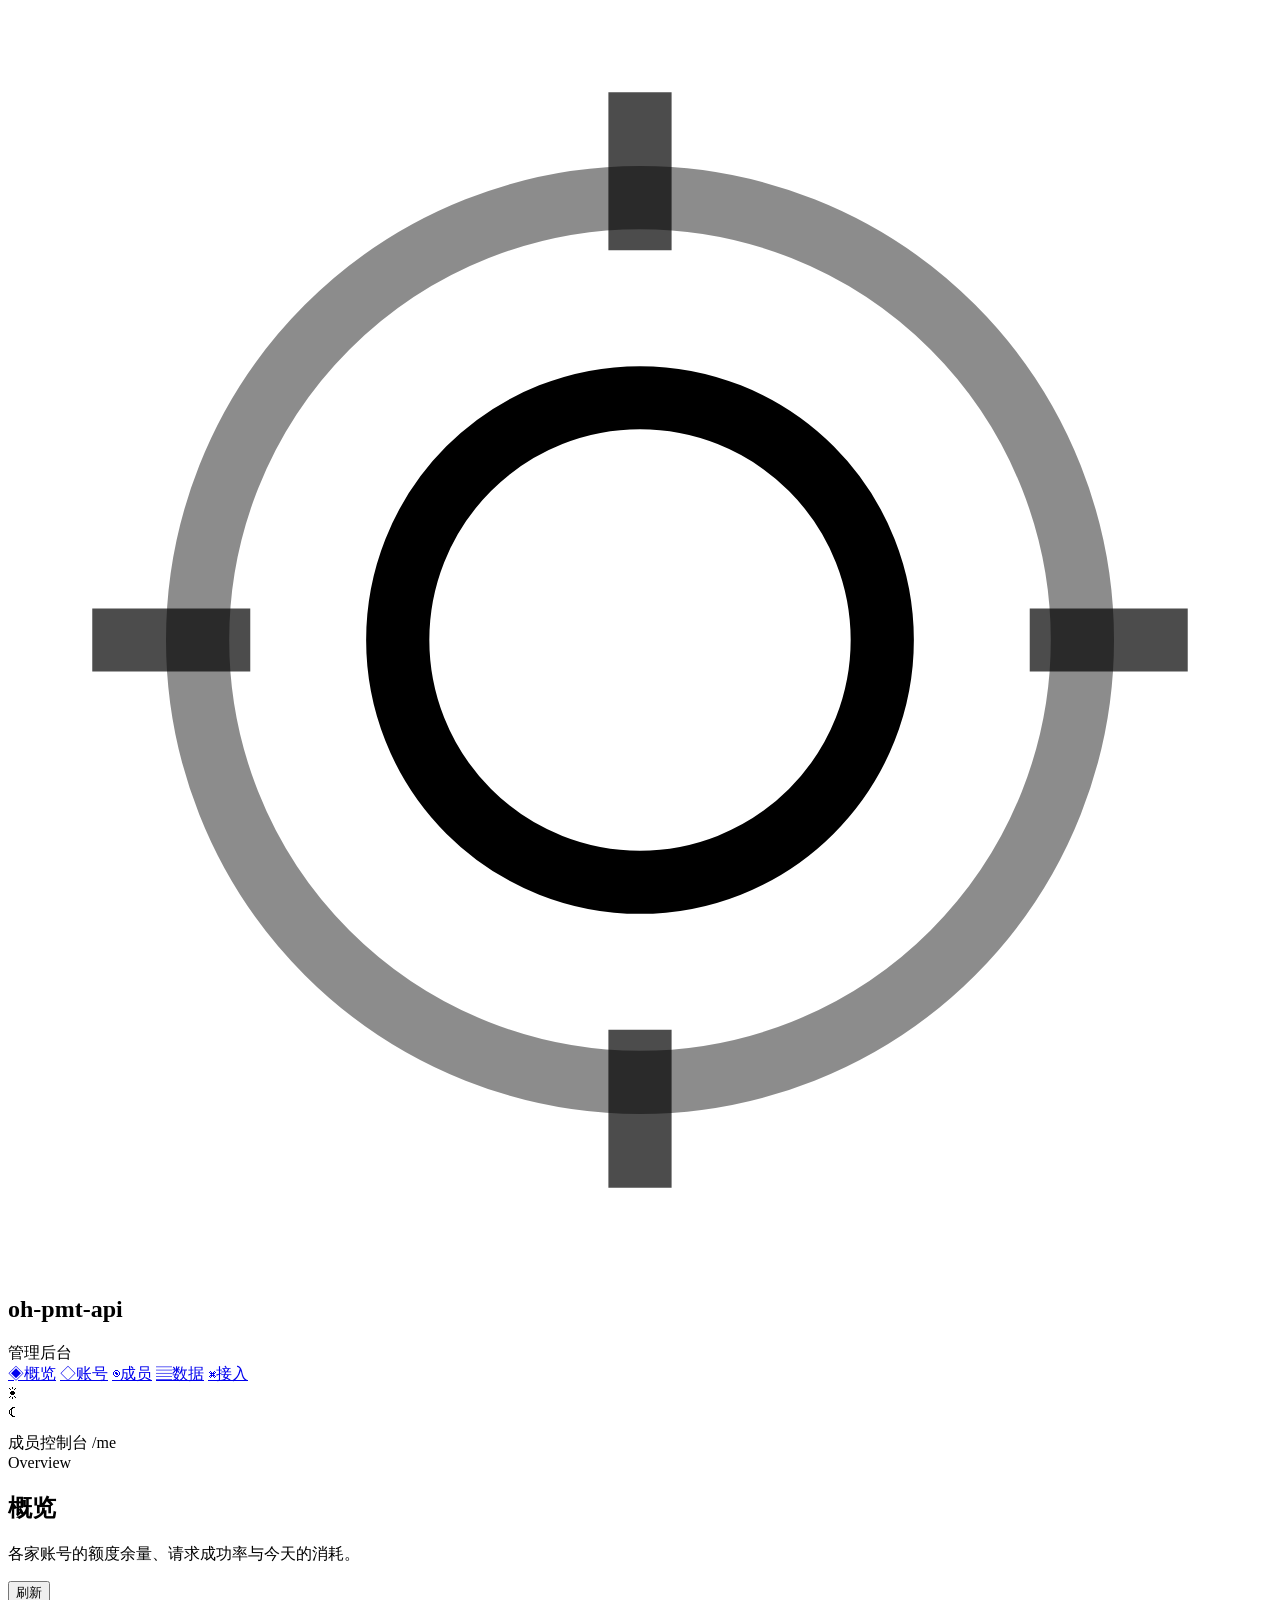
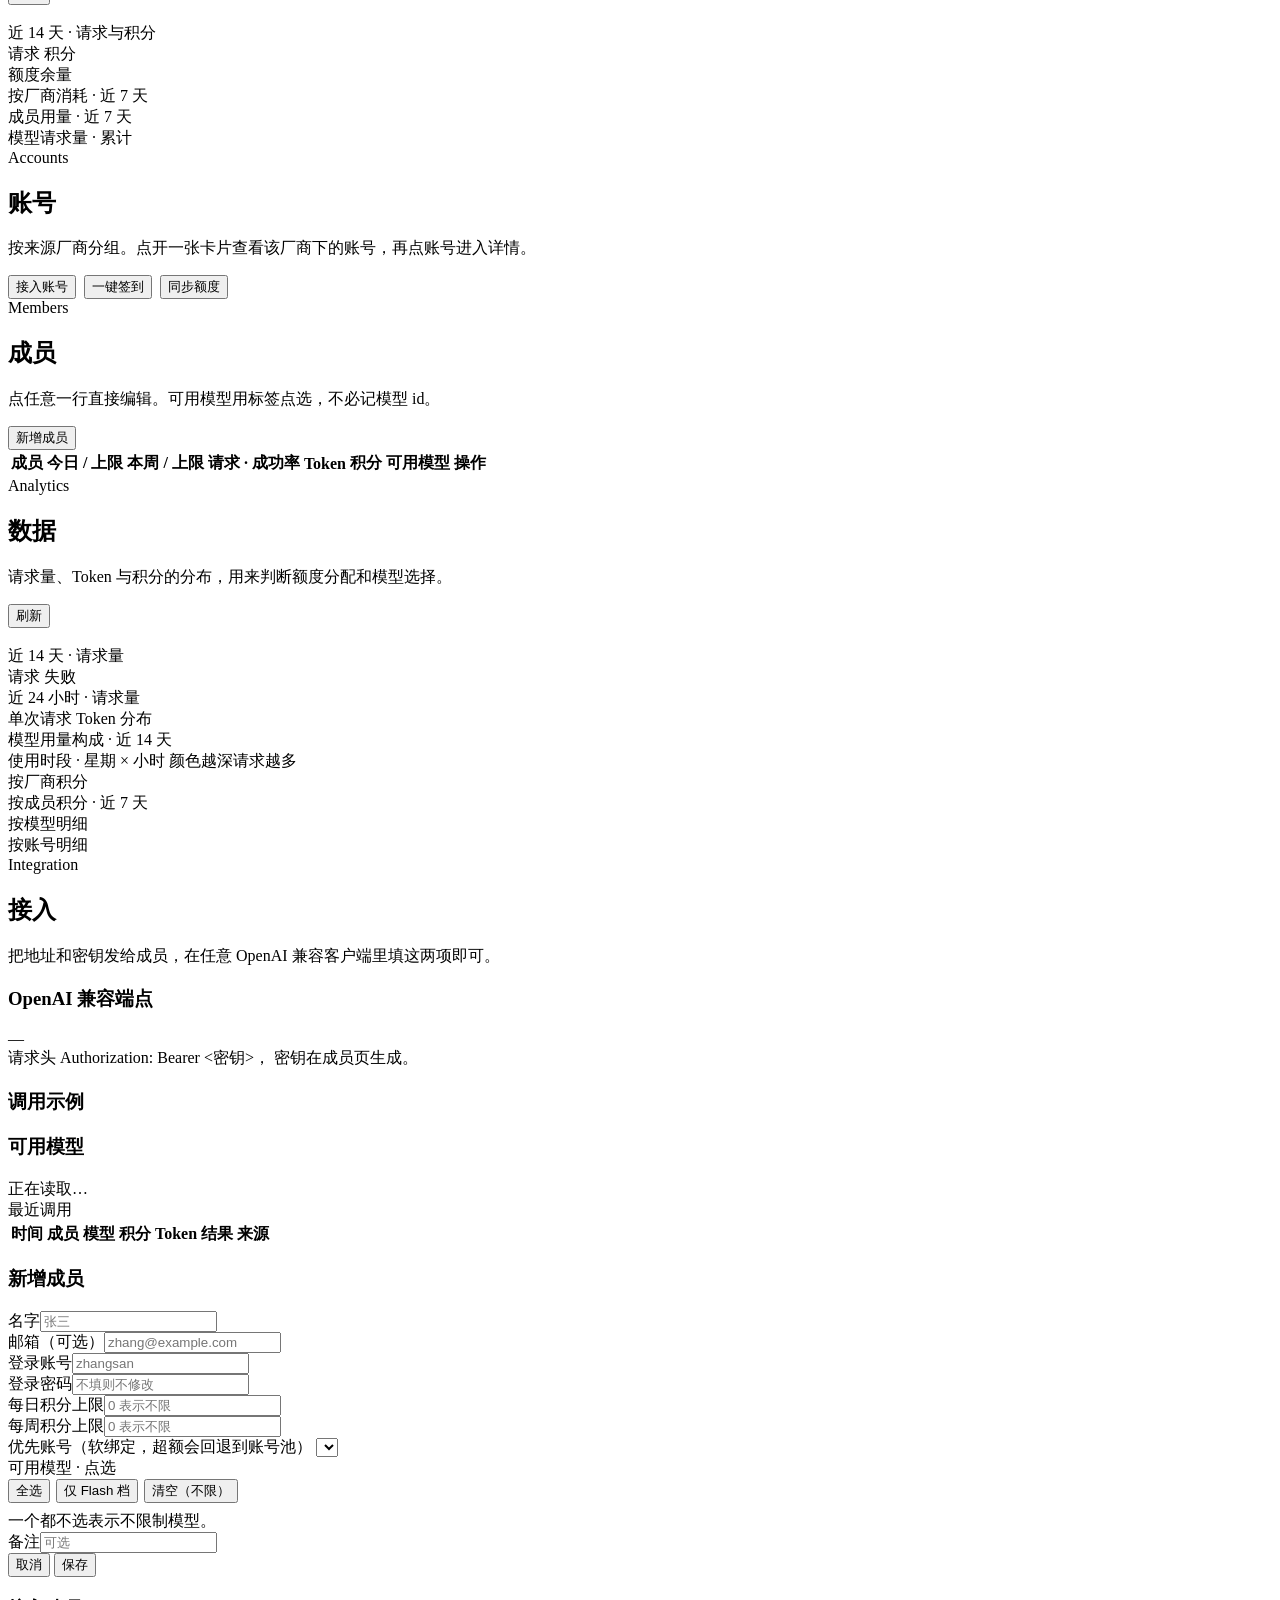
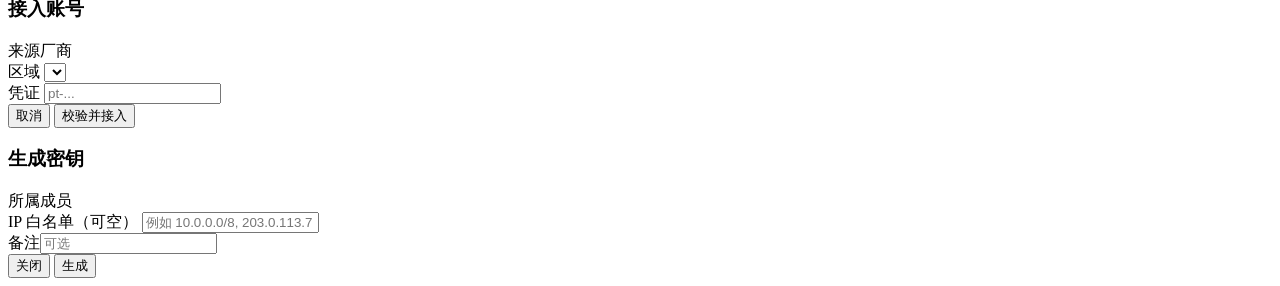
==== commit b911dd70: "账号详情页：最近调用只列 12 条并可展开，额度构成空态给提示，同步时间用相对措辞；成员榜区分未关联与已删除成员" ====
--- a/web/admin.html
+++ b/web/admin.html
@@ -80,7 +80,7 @@
           <div id="ov-provider"></div>
         </div>
         <div class="chart-card">
-          <div class="chart-head"><span class="t">成员用量 · 今日</span></div>
+          <div class="chart-head"><span class="t">成员用量 · 近 7 天</span></div>
           <div id="ov-members"></div>
         </div>
       </div>
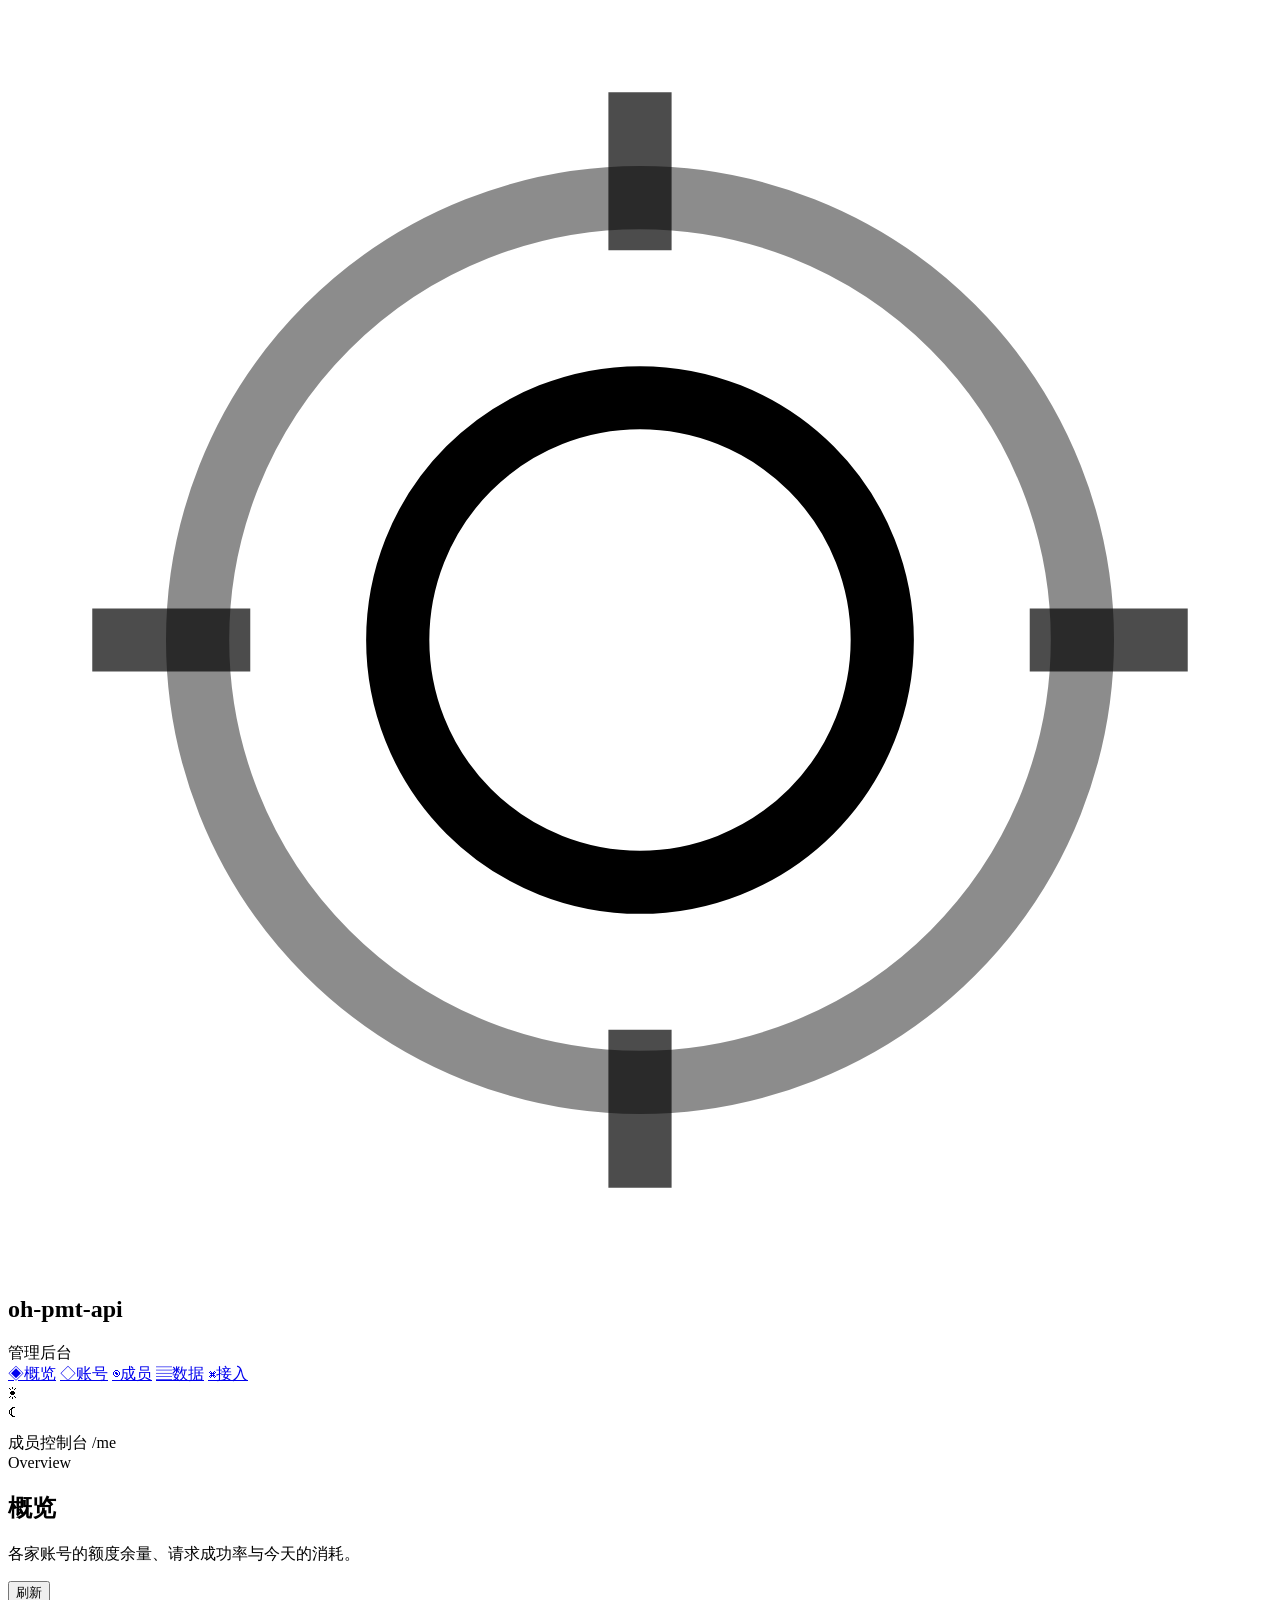
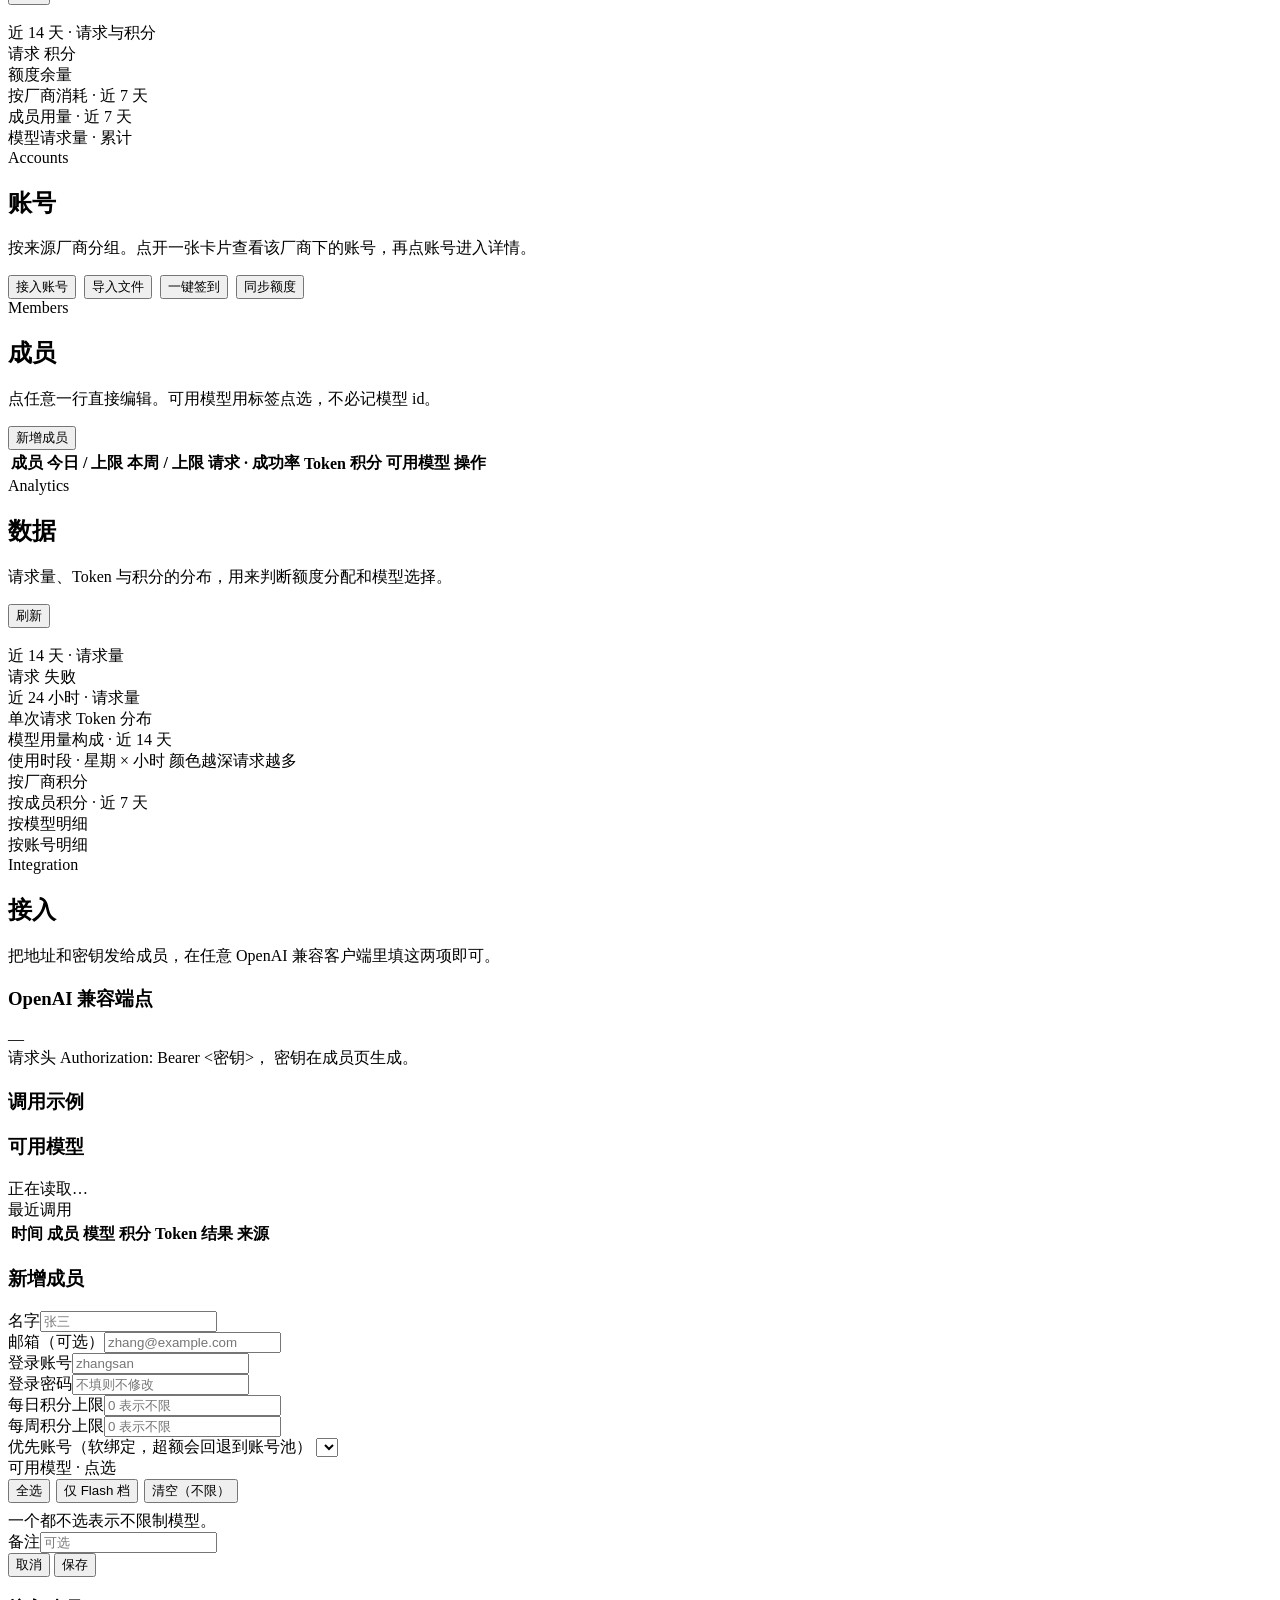
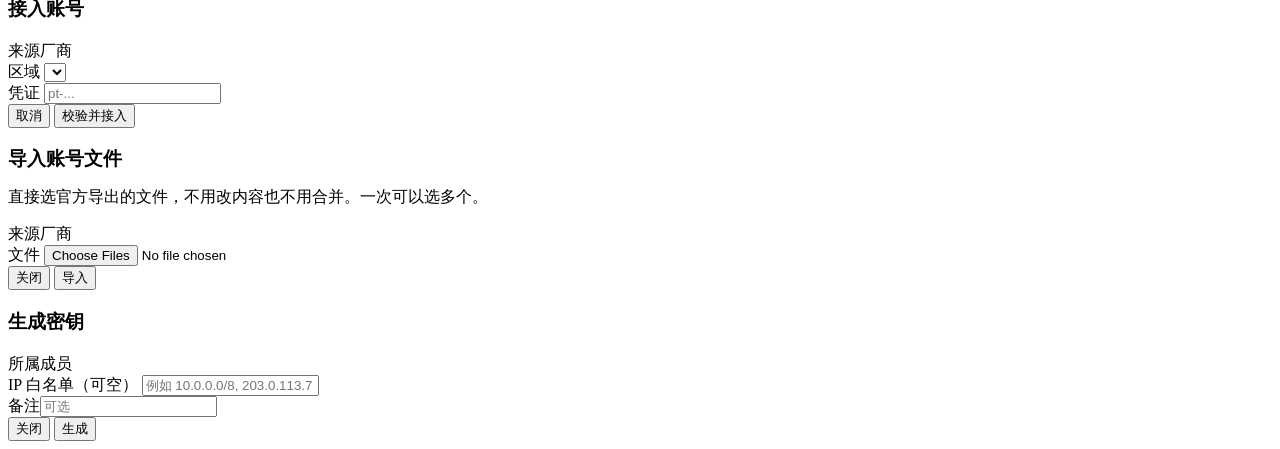
==== commit c46e6a19: "接入 WorkBuddy：原生协议实现、账号文件导入、签到与额度" ====
--- a/web/admin.html
+++ b/web/admin.html
@@ -104,6 +104,7 @@
         </div>
         <div style="display:flex;gap:8px">
           <button class="primary" onclick="openAccountModal()">接入账号</button>
+          <button onclick="openImportModal()">导入文件</button>
           <button onclick="checkinAll(this)">一键签到</button>
           <button class="ghost" onclick="syncAll(this)">同步额度</button>
         </div>
@@ -313,12 +314,38 @@
     <div class="field">
       <label id="a-cred-label">凭证</label>
       <input id="a-cred" type="password" placeholder="pt-...">
+      <textarea id="a-cred-text" rows="5" style="display:none"
+        placeholder="把导出的 JSON 整个粘进来，或直接用上面的「导入文件」"></textarea>
       <div class="hint" id="a-cred-hint"></div>
     </div>
     <div class="note" id="a-provider-note" style="display:none"></div>
     <div class="modal-actions">
       <button onclick="closeModal('account-modal')">取消</button>
       <button class="primary" onclick="addAccount(this)">校验并接入</button>
+    </div>
+  </div>
+</div>
+
+<!-- ───────── 导入账号文件 ───────── -->
+<div class="modal-mask" id="import-modal">
+  <div class="modal">
+    <h3>导入账号文件</h3>
+    <p class="hint" style="margin-top:-4px">
+      直接选官方导出的文件，不用改内容也不用合并。一次可以选多个。
+    </p>
+    <div class="field">
+      <label>来源厂商</label>
+      <div class="chip-picker" id="i-providers" style="max-height:none"></div>
+    </div>
+    <div class="field">
+      <label>文件</label>
+      <input id="i-files" type="file" accept=".json,application/json" multiple>
+      <div class="hint" id="i-hint"></div>
+    </div>
+    <div id="i-result"></div>
+    <div class="modal-actions">
+      <button onclick="closeModal('import-modal')">关闭</button>
+      <button class="primary" onclick="importFiles(this)">导入</button>
     </div>
   </div>
 </div>
@@ -572,10 +599,13 @@
       : '<span class="pill ok"><span class="dot"></span>可用</span>';
     const expire = a.credits_expire_at
       ? new Date(a.credits_expire_at * 1000).toLocaleDateString('zh-CN') : '不过期';
+    // 有些厂商没有邮箱（WorkBuddy 导出的就是昵称），空片段不要留出多余的分隔点
+    const meta = [a.email, a.region_label, a.uid ? 'UID ' + String(a.uid).slice(0, 8) : '']
+      .filter(Boolean).map(esc).join(' · ');
     return `<div class="account-row" style="grid-template-columns:1.5fr 1.1fr 1fr auto">
       <div>
         <div class="an">${esc(a.name || a.email || a.uid)}</div>
-        <div class="as">${esc(a.email)} · ${esc(a.region_label)}${a.plan_name ? ' · ' + esc(a.plan_name) : ''}</div>
+        <div class="as">${meta}${a.plan_name ? ' · ' + esc(a.plan_name) : ''}</div>
         <div class="as">${a.bound_members.length ? '绑定 ' + a.bound_members.map(esc).join('、') : '未绑定成员'}</div>
       </div>
       <div>
@@ -689,15 +719,29 @@
     `<option value="${r.id}">${esc(r.label)}</option>`).join('');
   document.getElementById('a-region-field').style.display =
     (prov.regions || []).length > 1 ? '' : 'none';
+  // Qoder 用一行 PAT；WorkBuddy 的凭证是导出的 JSON 文件，整份粘进来
+  const asFile = prov.credential_prefix === '';
+  const single = document.getElementById('a-cred');
+  const multi = document.getElementById('a-cred-text');
+  single.style.display = asFile ? 'none' : '';
+  multi.style.display = asFile ? '' : 'none';
+  multi.value = '';
+  single.value = '';
+  single.placeholder = prov.credential_hint || '';
   document.getElementById('a-cred-label').textContent =
-    prov.slug === 'qoder' ? 'Personal Access Token' : 'API Key';
-  document.getElementById('a-cred').placeholder = prov.credential_hint || '';
-  document.getElementById('a-cred').value = '';
-  document.getElementById('a-cred-hint').innerHTML =
-    prov.credential_url
-      ? `在 <a href="${esc(prov.credential_url)}" target="_blank" rel="noopener"
-           style="color:var(--gold)">${esc(prov.credential_url)}</a> 创建`
-      : (prov.credential_hint || '');
+    prov.slug === 'qoder' ? 'Personal Access Token'
+      : asFile ? '账号文件内容' : 'API Key';
+  // 凭证不是自己申请的那类（WorkBuddy 是从官方客户端导出），提示要写清导出方式
+  document.getElementById('a-cred-hint').innerHTML = asFile
+    ? `在官方客户端里登录后导出账号文件，${
+        prov.credential_url
+          ? `参见 <a href="${esc(prov.credential_url)}" target="_blank" rel="noopener"
+               style="color:var(--gold)">${esc(prov.credential_url)}</a>`
+          : ''}；也可以点上面的「导入文件」直接选。`
+    : (prov.credential_url
+        ? `在 <a href="${esc(prov.credential_url)}" target="_blank" rel="noopener"
+             style="color:var(--gold)">${esc(prov.credential_url)}</a> 创建`
+        : (prov.credential_hint || ''));
   const note = document.getElementById('a-provider-note');
   if (!prov.available) {
     note.style.display = '';
@@ -708,6 +752,79 @@
   document.getElementById('a-cred').dataset.provider = slug;
 }
 
+/* ───────── 导入官方导出的账号文件 ───────── */
+const IMPORT_HINTS = {
+  workbuddy: 'workbuddy-<uid>.json 或 cockpit-<uid>.json（数组也可以）',
+  qoder: '一个 pt- 开头的 PAT 文本文件，或直接粘贴',
+};
+
+let IMPORT_PROVIDER = 'workbuddy';
+
+function renderImportPicker() {
+  const box = document.getElementById('i-providers');
+  box.innerHTML = PROVIDERS.map(p => `
+    <button type="button" class="chip ${p.slug === IMPORT_PROVIDER ? 'on' : ''}"
+      data-iprov="${p.slug}"
+      style="${p.slug === IMPORT_PROVIDER ? `border-color:${p.color};color:${p.color}` : ''}">
+      <span class="tick">✓</span>${esc(p.label)}
+      <span class="chip-prov">${p.available ? '可用' : '待接入'}</span>
+    </button>`).join('');
+  box.querySelectorAll('[data-iprov]').forEach(b => b.addEventListener('click', () => {
+    IMPORT_PROVIDER = b.dataset.iprov;
+    renderImportPicker();
+    document.getElementById('i-hint').textContent =
+      IMPORT_HINTS[IMPORT_PROVIDER] || '官方导出的 JSON 文件';
+  }));
+  document.getElementById('i-hint').textContent =
+    IMPORT_HINTS[IMPORT_PROVIDER] || '官方导出的 JSON 文件';
+}
+
+window.openImportModal = () => {
+  IMPORT_PROVIDER = (PROVIDERS.find(p => p.available) || PROVIDERS[0] || {}).slug || 'workbuddy';
+  document.getElementById('i-result').innerHTML = '';
+  document.getElementById('i-files').value = '';
+  renderImportPicker();
+  openModal('import-modal');
+};
+
+window.importFiles = async (btn) => {
+  const input = document.getElementById('i-files');
+  const files = [...(input.files || [])];
+  if (!files.length) { toast('先选文件', 'err'); return; }
+  btn.disabled = true;
+  btn.textContent = '导入中…';
+  try {
+    const payload = await Promise.all(files.map(async f => ({
+      name: f.name, content: await f.text(),
+    })));
+    const res = await api('/api/accounts/import', { method: 'POST',
+      body: JSON.stringify({ provider: IMPORT_PROVIDER, files: payload }) });
+    document.getElementById('i-result').innerHTML = `
+      <div class="card" style="border-color:var(--gold-line)">
+        <h3 class="section">导入结果 · 成功 ${res.imported}，失败 ${res.failed}</h3>
+        ${res.results.map(r => `<div class="checkin-line ${r.ok ? 'ok' : 'err'}">
+          ${r.ok ? '✓' : '✕'} <b>${esc(r.file)}</b>　
+          ${r.ok
+            ? esc(`${r.name || ''}${r.region ? ' · ' + regionLabel(r.region) : ''}` +
+                  (r.quota ? ` · 剩余 ${Number(r.quota.remaining).toFixed(1)} 积分` : ''))
+            : esc(r.error || '未知错误')}</div>`).join('')}
+      </div>`;
+    toast(`导入 ${res.imported} 个账号`, res.failed ? 'err' : '');
+    await loadAccounts();
+    loadOverview();
+  } catch (e) { toast(e.message, 'err'); }
+  btn.disabled = false;
+  btn.textContent = '导入';
+};
+
+function regionLabel(id) {
+  for (const p of PROVIDERS) {
+    const hit = (p.regions || []).find(r => r.id === id);
+    if (hit) return `${p.label} · ${hit.label}`;
+  }
+  return id;
+}
+
 window.openAccountModal = () => {
   const first = PROVIDERS.find(p => p.available) || PROVIDERS[0];
   if (first) selectProvider(first.slug);
@@ -715,7 +832,9 @@
 };
 
 window.addAccount = async (btn) => {
-  const cred = document.getElementById('a-cred').value.trim();
+  const single = document.getElementById('a-cred');
+  const multi = document.getElementById('a-cred-text');
+  const cred = (multi.style.display === 'none' ? single.value : multi.value).trim();
   const provider = document.getElementById('a-cred').dataset.provider || 'qoder';
   const region = document.getElementById('a-region').value;
   if (!cred) { toast('请填写凭证', 'err'); return; }
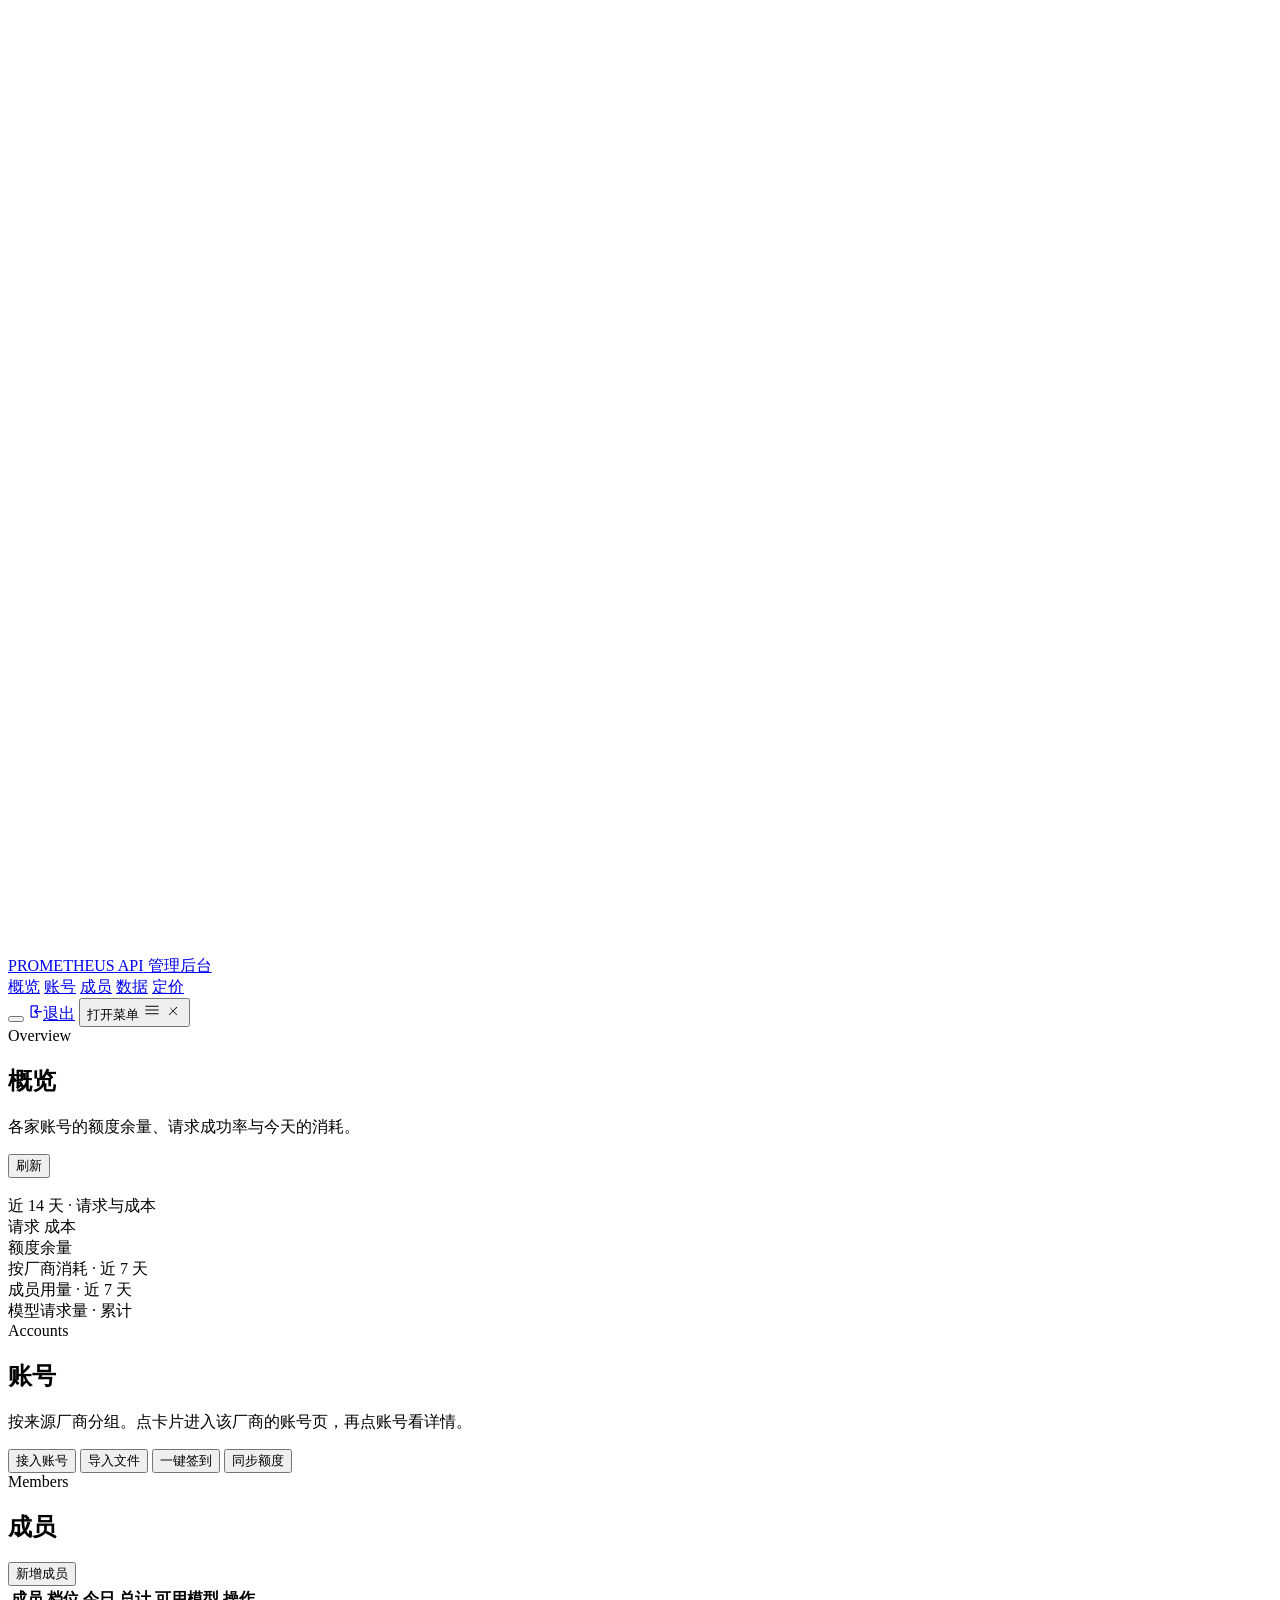
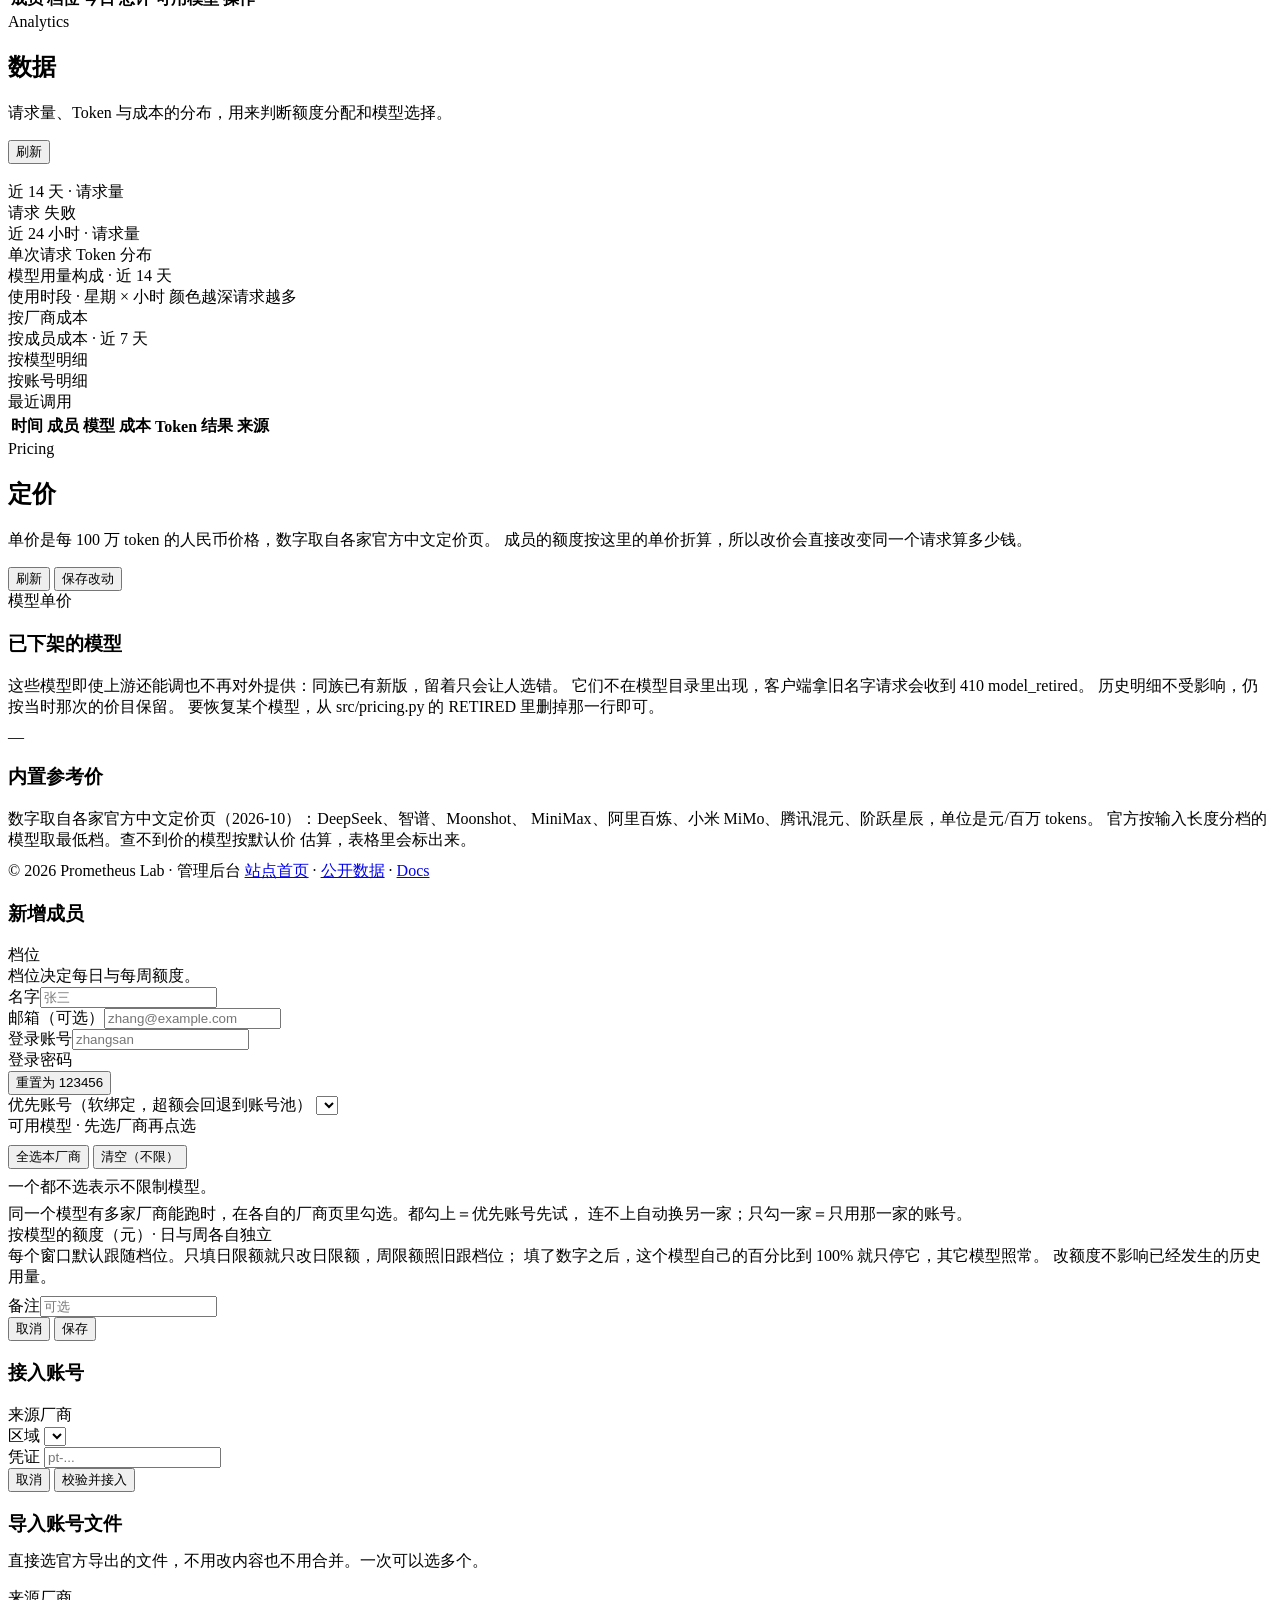
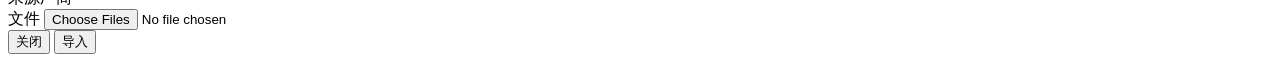
==== commit 2e177083: "优化一些UI 设计使其更加适配移动端" ====
--- a/web/admin.html
+++ b/web/admin.html
@@ -3,42 +3,79 @@
 <head>
 <meta charset="utf-8">
 <meta name="viewport" content="width=device-width, initial-scale=1">
-<title>oh-pmt-api · 管理后台</title>
-<link rel="preconnect" href="https://fonts.googleapis.com">
-<link rel="preconnect" href="https://fonts.gstatic.com" crossorigin>
-<link href="https://fonts.googleapis.com/css2?family=EB+Garamond:wght@400;500;600&family=Inter:wght@400;500;600&display=swap" rel="stylesheet">
-<link rel="stylesheet" href="/assets/ui.css">
+<!-- 主题必须在首次绘制前落地：跨页跳转（如点账号详情）时样式表还没下载完，
+     先按记住的主题刷底色，否则深色模式下会闪一下白屏 -->
+<script>
+(function () {
+  var t = 'light';
+  try { t = localStorage.getItem('pmt_site_theme'); } catch (e) {}
+  if (t !== 'dark' && t !== 'light') {
+    // 没手动选过就跟系统走，避免深色系统下先刷一帧白底
+    t = window.matchMedia && matchMedia('(prefers-color-scheme: dark)').matches
+      ? 'dark' : 'light';
+  }
+  var root = document.documentElement;
+  root.dataset.theme = t;
+  root.style.background = t === 'dark' ? '#0c0c0e' : '#ffffff';
+})();
+</script>
+<title>管理后台 · Prometheus API</title>
+<link rel="icon" type="image/png" sizes="32x32" href="/assets/logo-32.png">
+<link rel="icon" type="image/png" sizes="64x64" href="/assets/logo-64.png">
+<link rel="apple-touch-icon" sizes="180x180" href="/assets/logo-180.png">
+<link rel="stylesheet" href="/assets/site.css">
+<link rel="stylesheet" href="/assets/panel.css">
 </head>
-<body>
-<div class="layout">
-
-  <aside class="sidebar">
-    <div class="brand">
-      <div class="mark">
-        <svg viewBox="0 0 24 24" fill="none" stroke="currentColor" stroke-width="1.2">
-          <circle cx="12" cy="12" r="8.4" opacity=".45"/>
-          <circle cx="12" cy="12" r="4.6"/>
-          <path d="M12 1.6v3M12 19.4v3M1.6 12h3M19.4 12h3" opacity=".7"/>
+<body data-page="site">
+<div class="pmt-backdrop" aria-hidden="true">
+  <div class="pmt-backdrop-nebula"></div>
+  <svg class="pmt-backdrop-stars" viewBox="0 0 1440 900"
+       preserveAspectRatio="xMidYMid slice"></svg>
+</div>
+<canvas class="pmt-backdrop-grid" aria-hidden="true"></canvas>
+
+<div data-component="container">
+
+  <section data-component="top">
+    <a class="brand" href="/" aria-label="Prometheus API 首页">
+      <span class="wordmark">PROMETHEUS<span class="wm-suffix">&nbsp;API</span></span>
+      <span class="kicker">管理后台</span>
+    </a>
+
+    <nav id="nav">
+      <a href="#overview" data-page="overview" class="active">概览</a>
+      <a href="#accounts" data-page="accounts">账号</a>
+      <a href="#members" data-page="members">成员</a>
+      <a href="#analytics" data-page="analytics">数据</a>
+      <a href="#pricing" data-page="pricing">定价</a>
+    </nav>
+
+    <div class="top-actions">
+      <button type="button" class="theme-icon" id="theme-toggle"
+              aria-label="切换明暗主题" title="切换明暗主题"></button>
+      <a href="#" class="logout-btn" id="logout" aria-label="退出登录" title="退出登录"><svg width="15" height="15" viewBox="0 0 18 18" fill="none" aria-hidden="true" style="transform:scaleX(-1)"><path d="M6.75 4.5V3a.75.75 0 0 1 .75-.75h6a.75.75 0 0 1 .75.75v12a.75.75 0 0 1-.75.75h-6A.75.75 0 0 1 6.75 15v-1.5M9.75 9H2.25M9.75 9 7 6.25M9.75 9 7 11.75" stroke="currentColor" stroke-width="1.5" stroke-linecap="square"/></svg><span class="t">退出</span></a>
+      <button type="button" class="nav-toggle" aria-expanded="false"
+              aria-controls="nav-mobile-menu" aria-label="打开菜单">
+        <span class="sr-only">打开菜单</span>
+        <svg class="icon icon-hamburger" width="18" height="18" viewBox="0 0 24 24" fill="none" aria-hidden="true">
+          <path d="M4 7h16M4 12h16M4 17h16" stroke="currentColor" stroke-width="1.5"
+                stroke-linecap="square"/>
         </svg>
-        <h1>oh-pmt-api</h1>
-      </div>
-      <div class="kicker">管理后台</div>
+        <svg class="icon icon-close" width="18" height="18" viewBox="0 0 24 24" fill="none" aria-hidden="true">
+          <path d="M7.1 7.8 12 12.7l4.9-4.9.7.7-4.9 4.9 4.9 4.9-.7.7-4.9-4.9-4.9 4.9-.7-.7 4.9-4.9L7.1 7.8Z"
+                fill="currentColor"/>
+        </svg>
+      </button>
     </div>
-    <nav id="nav">
-      <a href="#overview" data-page="overview" class="active"><span class="ico">◈</span>概览</a>
-      <a href="#accounts" data-page="accounts"><span class="ico">◇</span>账号</a>
-      <a href="#members" data-page="members"><span class="ico">◉</span>成员</a>
-      <a href="#analytics" data-page="analytics"><span class="ico">▤</span>数据</a>
-      <a href="#settings" data-page="settings"><span class="ico">⌘</span>接入</a>
-    </nav>
-    <div class="sidebar-foot">
-      <div class="theme-toggle" title="切换明暗">
-        <div class="opt on" data-theme-opt="light" title="白底金边">☀</div>
-        <div class="opt" data-theme-opt="dark" title="黑底金边">☾</div>
-      </div>
-      <div style="margin-top:12px">成员控制台 <span class="mono">/me</span></div>
-    </div>
-  </aside>
+  </section>
+
+  <div id="nav-mobile-menu" data-component="nav-mobile-menu-list" hidden>
+    <a href="#overview" data-page="overview" class="active">概览</a>
+    <a href="#accounts" data-page="accounts">账号</a>
+    <a href="#members" data-page="members">成员</a>
+    <a href="#analytics" data-page="analytics">数据</a>
+    <a href="#pricing" data-page="pricing">定价</a>
+  </div>
 
   <main class="main">
 
@@ -50,7 +87,9 @@
           <h2>概览</h2>
           <p>各家账号的额度余量、请求成功率与今天的消耗。</p>
         </div>
-        <button class="ghost small" onclick="reloadOverview(this)">刷新</button>
+        <div class="actions">
+          <button class="ghost small" onclick="reloadOverview(this)">刷新</button>
+        </div>
       </div>
 
       <div class="kpi-grid" id="ov-kpi"></div>
@@ -59,11 +98,11 @@
       <div class="grid-wide-left">
         <div class="chart-card">
           <div class="chart-head">
-            <span class="t">近 14 天 · 请求与积分</span>
+            <span class="t">近 14 天 · 请求与成本</span>
             <span class="spacer"></span>
             <div class="chart-legend">
               <span class="li"><span class="sw" style="background:var(--gold)"></span>请求</span>
-              <span class="li"><span class="sw" style="background:var(--bronze)"></span>积分</span>
+              <span class="li"><span class="sw" style="background:var(--bronze)"></span>成本</span>
             </div>
           </div>
           <div id="ov-trend"></div>
@@ -90,7 +129,7 @@
           <span class="spacer"></span>
           <span class="s" id="ov-model-note"></span>
         </div>
-        <div class="table-wrap"><table id="ov-models"></table></div>
+        <div class="table-wrap"><table id="ov-models" class="stack"></table></div>
       </div>
     </section>
 
@@ -100,9 +139,9 @@
         <div>
           <div class="eyebrow">Accounts</div>
           <h2>账号</h2>
-          <p>按来源厂商分组。点开一张卡片查看该厂商下的账号，再点账号进入详情。</p>
-        </div>
-        <div style="display:flex;gap:8px">
+          <p>按来源厂商分组。点卡片进入该厂商的账号页，再点账号看详情。</p>
+        </div>
+        <div class="actions">
           <button class="primary" onclick="openAccountModal()">接入账号</button>
           <button onclick="openImportModal()">导入文件</button>
           <button onclick="checkinAll(this)">一键签到</button>
@@ -113,15 +152,6 @@
       <div id="checkin-result"></div>
       <div class="provider-grid" id="provider-grid"></div>
 
-      <div id="vendor-panel" style="display:none;margin-top:26px">
-        <div style="display:flex;align-items:center;gap:12px;margin-bottom:14px">
-          <button class="ghost small" onclick="closeVendor()">← 全部厂商</button>
-          <h3 class="section" style="margin:0;border:none;padding:0" id="vendor-title"></h3>
-          <span class="spacer" style="flex:1"></span>
-          <span class="hint" id="vendor-hint"></span>
-        </div>
-        <div id="vendor-accounts"></div>
-      </div>
     </section>
 
     <!-- ═══════════ 成员 ═══════════ -->
@@ -130,15 +160,19 @@
         <div>
           <div class="eyebrow">Members</div>
           <h2>成员</h2>
-          <p>点任意一行直接编辑。可用模型用标签点选，不必记模型 id。</p>
-        </div>
-        <button class="primary" onclick="openMemberModal()">新增成员</button>
+        </div>
+        <div class="actions">
+          <button class="primary" onclick="openMemberModal()">新增成员</button>
+        </div>
       </div>
       <div class="table-wrap">
-        <table class="member-table">
+        <table class="member-table stack">
+          <colgroup>
+            <col class="m-c-who"><col class="m-c-tier"><col class="m-c-today">
+            <col class="m-c-total"><col class="m-c-models"><col class="m-c-acts">
+          </colgroup>
           <thead><tr>
-            <th>成员</th><th>今日 / 上限</th><th>本周 / 上限</th>
-            <th>请求 · 成功率</th><th>Token</th><th>积分</th>
+            <th>成员</th><th>档位</th><th>今日</th><th>总计</th>
             <th>可用模型</th><th>操作</th>
           </tr></thead>
           <tbody id="member-body"></tbody>
@@ -152,9 +186,11 @@
         <div>
           <div class="eyebrow">Analytics</div>
           <h2>数据</h2>
-          <p>请求量、Token 与积分的分布，用来判断额度分配和模型选择。</p>
-        </div>
-        <button class="ghost small" onclick="loadAnalytics(this, true)">刷新</button>
+          <p>请求量、Token 与成本的分布，用来判断额度分配和模型选择。</p>
+        </div>
+        <div class="actions">
+          <button class="ghost small" onclick="loadAnalytics(this, true)">刷新</button>
+        </div>
       </div>
 
       <div class="kpi-grid" id="an-kpi"></div>
@@ -200,98 +236,158 @@
 
       <div class="grid2">
         <div class="chart-card">
-          <div class="chart-head"><span class="t">按厂商积分</span></div>
+          <div class="chart-head"><span class="t">按厂商成本</span></div>
           <div id="an-provider"></div>
         </div>
         <div class="chart-card">
-          <div class="chart-head"><span class="t">按成员积分 · 近 7 天</span></div>
+          <div class="chart-head"><span class="t">按成员成本 · 近 7 天</span></div>
           <div id="an-members"></div>
         </div>
       </div>
 
       <div class="chart-card">
         <div class="chart-head"><span class="t">按模型明细</span></div>
-        <div class="table-wrap"><table id="an-models"></table></div>
+        <div class="table-wrap"><table id="an-models" class="stack"></table></div>
       </div>
 
       <div class="chart-card">
         <div class="chart-head"><span class="t">按账号明细</span></div>
-        <div class="table-wrap"><table id="an-accounts"></table></div>
-      </div>
-    </section>
-
-    <!-- ═══════════ 接入 ═══════════ -->
-    <section class="page" id="page-settings">
-      <div class="page-head">
-        <div>
-          <div class="eyebrow">Integration</div>
-          <h2>接入</h2>
-          <p>把地址和密钥发给成员，在任意 OpenAI 兼容客户端里填这两项即可。</p>
-        </div>
-      </div>
-
-      <div class="grid-wide-left">
-        <div class="card gold-edge">
-          <h3 class="section">OpenAI 兼容端点</h3>
-          <div class="keybox" id="base-url">—</div>
-          <div class="hint">请求头 <span class="mono">Authorization: Bearer &lt;密钥&gt;</span>，
-            密钥在成员页生成。</div>
-          <h3 class="section" style="margin-top:20px">调用示例</h3>
-          <div class="keybox" id="curl-example" style="white-space:pre-wrap"></div>
-        </div>
-        <div class="card">
-          <h3 class="section">可用模型</h3>
-          <div id="model-list" class="hint">正在读取…</div>
-        </div>
+        <div class="table-wrap"><table id="an-accounts" class="stack"></table></div>
       </div>
 
       <div class="chart-card">
-        <div class="chart-head"><span class="t">最近调用</span></div>
-        <div class="table-wrap">
-          <table>
-            <thead><tr><th>时间</th><th>成员</th><th>模型</th><th class="num">积分</th>
+        <div class="chart-head">
+          <span class="t">最近调用</span>
+          <span class="spacer"></span>
+          <span class="s" id="recent-meta"></span>
+        </div>
+        <div class="table-wrap table-scroll">
+          <table class="stack">
+            <thead><tr><th>时间</th><th>成员</th><th>模型</th><th class="num">成本</th>
               <th class="num">Token</th><th>结果</th><th>来源</th></tr></thead>
             <tbody id="recent-body"></tbody>
           </table>
         </div>
+        <div class="pager" id="recent-pager"></div>
       </div>
     </section>
 
+    <!-- ═══════════ 定价 ═══════════ -->
+    <section class="page" id="page-pricing">
+      <div class="page-head">
+        <div>
+          <div class="eyebrow">Pricing</div>
+          <h2>定价</h2>
+          <p>单价是每 100 万 token 的人民币价格，数字取自各家官方中文定价页。
+            成员的额度按这里的单价折算，所以改价会直接改变同一个请求算多少钱。</p>
+        </div>
+        <div class="actions">
+          <button class="ghost small" onclick="loadPricing(this)">刷新</button>
+          <button class="primary" onclick="savePricing(this)">保存改动</button>
+        </div>
+      </div>
+
+      <div class="chart-card">
+        <div class="chart-head">
+          <span class="t">模型单价</span>
+          <span class="spacer"></span>
+          <span class="s" id="pricing-note"></span>
+        </div>
+        <div class="table-wrap">
+          <table id="pricing-table" class="stack"></table>
+        </div>
+      </div>
+
+      <div class="card">
+        <h3 class="section">已下架的模型</h3>
+        <p class="hint" style="margin:0 0 10px">
+          这些模型即使上游还能调也不再对外提供：同族已有新版，留着只会让人选错。
+          它们不在模型目录里出现，客户端拿旧名字请求会收到
+          <span class="mono">410 model_retired</span>。
+          历史明细不受影响，仍按当时那次的价目保留。
+          要恢复某个模型，从 <span class="mono">src/pricing.py</span> 的
+          <span class="mono">RETIRED</span> 里删掉那一行即可。
+        </p>
+        <p class="hint mono" id="pricing-retired" style="margin:0">—</p>
+      </div>
+
+      <div class="card">
+        <h3 class="section">内置参考价</h3>
+        <p class="hint" style="margin:0 0 10px">
+          数字取自各家官方中文定价页（2026-10）：DeepSeek、智谱、Moonshot、
+          MiniMax、阿里百炼、小米 MiMo、腾讯混元、阶跃星辰，单位是元/百万 tokens。
+          官方按输入长度分档的模型取最低档。查不到价的模型按默认价
+          <span class="mono" id="pricing-default"></span> 估算，表格里会标出来。
+        </p>
+        <div class="table-wrap"><table id="pricing-builtin" class="stack"></table></div>
+      </div>
+    </section>
+
   </main>
+
+  <footer class="panel-foot">
+    <span>© <span id="year">2026</span> Prometheus Lab · 管理后台</span>
+    <span>
+      <a href="/">站点首页</a> ·
+      <a href="/data">公开数据</a> ·
+      <a href="/docs">Docs</a>
+    </span>
+  </footer>
 </div>
 
 <!-- ───────── 成员编辑 ───────── -->
 <div class="modal-mask" id="member-modal">
   <div class="modal">
+    <div class="modal-scroll">
     <h3 id="member-modal-title">新增成员</h3>
     <input type="hidden" id="m-id">
+    <div class="field">
+      <label>档位</label>
+      <div class="chip-row" id="m-tiers"></div>
+      <div class="hint" id="m-tier-hint">档位决定每日与每周额度。</div>
+    </div>
     <div class="grid2">
       <div class="field"><label>名字</label><input id="m-name" placeholder="张三"></div>
       <div class="field"><label>邮箱（可选）</label><input id="m-email" placeholder="zhang@example.com"></div>
     </div>
     <div class="grid2">
       <div class="field"><label>登录账号</label><input id="m-username" placeholder="zhangsan"></div>
-      <div class="field"><label>登录密码</label><input id="m-password" type="password" placeholder="不填则不修改"></div>
-    </div>
-    <div class="grid2">
-      <div class="field"><label>每日积分上限</label><input id="m-daily" type="number" step="0.1" min="0" placeholder="0 表示不限"></div>
-      <div class="field"><label>每周积分上限</label><input id="m-weekly" type="number" step="0.1" min="0" placeholder="0 表示不限"></div>
+      <div class="field">
+        <label>登录密码</label>
+        <div id="m-pw-box" style="display:flex;gap:8px;align-items:center">
+          <button type="button" class="small ghost" id="m-pw-reset">重置为 123456</button>
+        </div>
+      </div>
     </div>
     <div class="field">
       <label>优先账号（软绑定，超额会回退到账号池）</label>
       <select id="m-account"></select>
     </div>
     <div class="field">
-      <label>可用模型 · 点选</label>
-      <div style="display:flex;gap:6px;flex-wrap:wrap;margin-bottom:8px">
-        <button class="chip" data-preset="all">全选</button>
-        <button class="chip" data-preset="flash">仅 Flash 档</button>
+      <label>可用模型 · 先选厂商再点选</label>
+      <div class="chip-row" id="m-vendors"></div>
+      <div class="chip-row" style="margin:8px 0">
+        <button class="chip" data-preset="all">全选本厂商</button>
         <button class="chip" data-preset="none">清空（不限）</button>
       </div>
       <div class="chip-picker" id="m-models"></div>
       <div class="hint" id="m-models-hint">一个都不选表示不限制模型。</div>
+      <div class="hint" style="margin-top:6px">
+        同一个模型有多家厂商能跑时，在各自的厂商页里勾选。都勾上＝优先账号先试，
+        连不上自动换另一家；只勾一家＝只用那一家的账号。</div>
+    </div>
+    <div class="field">
+      <label>按模型的额度（元）· 日与周各自独立</label>
+      <div class="hint" style="margin-bottom:8px">
+        每个窗口默认跟随档位。只填日限额就只改日限额，周限额照旧跟档位；
+        填了数字之后，这个模型自己的百分比到 100% 就只停它，其它模型照常。
+        改额度不影响已经发生的历史用量。
+      </div>
+      <div id="m-base" class="hint" style="margin-bottom:8px;display:none"></div>
+      <div id="m-limits" style="max-height:260px;overflow:auto"></div>
     </div>
     <div class="field"><label>备注</label><input id="m-note" placeholder="可选"></div>
+    </div>
     <div class="modal-actions">
       <button onclick="closeModal('member-modal')">取消</button>
       <button class="primary" onclick="saveMember(this)">保存</button>
@@ -302,6 +398,7 @@
 <!-- ───────── 接入账号 ───────── -->
 <div class="modal-mask" id="account-modal">
   <div class="modal">
+    <div class="modal-scroll">
     <h3>接入账号</h3>
     <div class="field">
       <label>来源厂商</label>
@@ -319,6 +416,7 @@
       <div class="hint" id="a-cred-hint"></div>
     </div>
     <div class="note" id="a-provider-note" style="display:none"></div>
+    </div>
     <div class="modal-actions">
       <button onclick="closeModal('account-modal')">取消</button>
       <button class="primary" onclick="addAccount(this)">校验并接入</button>
@@ -329,6 +427,7 @@
 <!-- ───────── 导入账号文件 ───────── -->
 <div class="modal-mask" id="import-modal">
   <div class="modal">
+    <div class="modal-scroll">
     <h3>导入账号文件</h3>
     <p class="hint" style="margin-top:-4px">
       直接选官方导出的文件，不用改内容也不用合并。一次可以选多个。
@@ -343,6 +442,7 @@
       <div class="hint" id="i-hint"></div>
     </div>
     <div id="i-result"></div>
+    </div>
     <div class="modal-actions">
       <button onclick="closeModal('import-modal')">关闭</button>
       <button class="primary" onclick="importFiles(this)">导入</button>
@@ -350,53 +450,99 @@
   </div>
 </div>
 
-<!-- ───────── 生成密钥 ───────── -->
-<div class="modal-mask" id="key-modal">
-  <div class="modal">
-    <h3>生成密钥</h3>
-    <input type="hidden" id="k-member">
-    <div class="field"><label>所属成员</label><div id="k-member-name" class="mono"></div></div>
-    <div class="field">
-      <label>IP 白名单（可空）</label>
-      <input id="k-ip" placeholder="例如 10.0.0.0/8, 203.0.113.7">
-    </div>
-    <div class="field"><label>备注</label><input id="k-note" placeholder="可选"></div>
-    <div id="k-result"></div>
-    <div class="modal-actions">
-      <button onclick="closeModal('key-modal')">关闭</button>
-      <button class="primary" onclick="createKey(this)">生成</button>
-    </div>
-  </div>
-</div>
-
 <script type="module">
 import {
-  initTheme, api, toast, esc, fmtInt, fmtCompact,
+  api, toast, esc, fmtInt, fmtCompact, fmtMoney,
   lineChart, barChart, stackedArea, ringChart, hbarList,
   histogram, heatmap, sparkline, countUp,
 } from '/assets/charts.js';
-
-initTheme();
+import { mountBackdrop } from '/assets/backdrop.js';
+import { initWordmarkScroll } from '/assets/wordmark.js';
+import { initMobileNav } from '/assets/nav-mobile.js';
+import '/assets/theme-toggle.js';
+
+mountBackdrop();
+initWordmarkScroll(document.querySelector('.wordmark'));
+initMobileNav();
 
 let STATUS = null, ACCOUNTS = [], MEMBERS = [], MODELS = [], PROVIDERS = [];
-let ANALYSIS = null, OPEN_VENDOR = null;
-const modelById = id => MODELS.find(m => m.id === id) || { id, name: id, provider: 'qoder' };
+// 档位定义来自 /api/public/plans（不需要登录，与套餐页同一份），
+// 成员弹窗的档位选择器、成员列表的档位标签都读这一份。
+let PLANS = [];
+// 管理员点过「重置密码」时置 true：保存成员时把密码重置回 123456。
+// 管理员不能输入自定义密码，只能重置，所以这是个开关不是输入框。
+let RESET_PW_PENDING = false;
+let ANALYSIS = null;
+const modelById = id => {
+  // 白名单里可能存的是来源写法 qoder:dfmodel，或旧数据的裸上游 key
+  const bare = String(id || '').split(':').pop();
+  return MODELS.find(m => m.id === id)
+    || MODELS.find(m => (m.upstream_keys || []).includes(bare))
+    || MODELS.find(m => (m.sources || []).some(s => s.spec === id))
+    || { id, name: id, provider: 'qoder' };
+};
 const provColor = slug => (PROVIDERS.find(p => p.slug === slug) || {}).color || 'var(--gold)';
 const provLabel = slug => (PROVIDERS.find(p => p.slug === slug) || {}).label || slug;
 
+// 成员列表的「可用模型」格：一个模型一个标签，标出它开了哪几家来源。
+// 白名单存的是 qoder:dfmodel 这种写法，同一模型的多个来源要合成一个标签。
+function allowlistCell(chips) {
+  const byModel = new Map();
+  chips.forEach(spec => {
+    const bare = String(spec).split(':').pop();
+    const prov = String(spec).includes(':') ? String(spec).split(':')[0] : '';
+    const m = modelById(spec);
+    const row = byModel.get(m.id) || { name: m.name || m.id, provs: [] };
+    if (prov) row.provs.push(prov);
+    else if (m.id === spec || (m.upstream_keys || []).includes(bare)) {
+      // 旧数据没写厂商，按目录补上；补不到就不标
+      const hit = (m.sources || []).find(s => s.upstream_key === bare);
+      if (hit) row.provs.push(hit.provider);
+    }
+    byModel.set(m.id, row);
+  });
+  const rows = [...byModel.values()];
+  // 每个标签自带厂商后缀，宽度常在 140–270px，这一列只有 280px 上下，
+  // 平铺的话一个标签一行，行高会被抬到 166px。只摆前 3 个，
+  // 剩下的收进 +N，鼠标移上去用 title 列出全名。
+  const SHOW = 3;
+  const head = rows.slice(0, SHOW).map(r => {
+    const tag = r.provs.length
+      ? `<span class="chip-prov">${esc([...new Set(r.provs)].map(provLabel).join('/'))}</span>`
+      : '';
+    return `<span class="pill" title="${esc(r.name)}">${esc(r.name)}${tag}</span>`;
+  }).join('');
+  if (rows.length <= SHOW) return head;
+  const rest = rows.slice(SHOW).map(r => r.name);
+  return head + `<span class="pill off" title="${esc(rest.join('、'))}">+${rest.length}</span>`;
+}
+
 /* ───────── 导航 ───────── */
 function show(page) {
-  document.querySelectorAll('#nav a').forEach(a =>
+  document.querySelectorAll('#nav a, #nav-mobile-menu a').forEach(a =>
     a.classList.toggle('active', a.dataset.page === page));
   document.querySelectorAll('.page').forEach(p =>
     p.classList.toggle('active', p.id === 'page-' + page));
   location.hash = page;
   if (page === 'analytics') loadAnalytics();
-  if (page === 'settings') loadSettings();
+  if (page === 'pricing') loadPricing();
   if (page === 'accounts') loadAccounts();
 }
-document.querySelectorAll('#nav a').forEach(a =>
+document.querySelectorAll('#nav a, #nav-mobile-menu a').forEach(a =>
   a.addEventListener('click', e => { e.preventDefault(); show(a.dataset.page); }));
+
+/* 移动端抽屉菜单：展开/收起、图标换形、点链接自动收起都在
+   /assets/nav-mobile.js 里，后台与控制台共用同一份。 */
+
+const yearEl = document.getElementById('year');
+if (yearEl) yearEl.textContent = String(new Date().getFullYear());
+
+document.getElementById('logout').addEventListener('click', async e => {
+  // 退出登录是 <a href="#">，不拦的话会先跳到页首再跳登录页
+  e.preventDefault();
+  try { await api('/api/logout', { method: 'POST' }); } catch { /* 清 cookie 失败也跳走 */ }
+  location.href = '/login';
+});
 
 window.openModal = id => document.getElementById(id).classList.add('open');
 window.closeModal = id => document.getElementById(id).classList.remove('open');
@@ -422,14 +568,14 @@
 
     document.getElementById('ov-kpi').innerHTML =
       kid('账号额度余量',
-          `<span data-count="${STATUS.credits_remaining}" data-dec="1">0</span><small>积分</small>`,
+          `<span data-count="${STATUS.credits_remaining}" data-dec="1">0</span><small>上游积分</small>`,
           `总额 ${fmtCompact(STATUS.credits_total)} · 已用 ${fmtCompact(STATUS.credits_used)}`) +
       kid('可用账号', `<span data-count="${STATUS.available}" data-dec="0">0</span><small>/ ${STATUS.accounts}</small>`,
           `${stats.filter(s => s.accounts > 0).length} 家厂商在跑`) +
       kid('成员', `<span data-count="${STATUS.members}" data-dec="0">0</span><small>人</small>`,
           `${STATUS.keys} 个密钥`) +
       kid('今日请求', `<span data-count="${t.requests || 0}" data-dec="0">0</span>`,
-          `消耗 ${fmtCompact(t.credits || 0)} 积分`) +
+          `成本 ${fmtMoney(t.cost || 0)}`) +
       kid('今日 Token', `<span data-count="${t.tokens || 0}" data-dec="0">0</span>`,
           `成功率 ${t.success_rate == null ? '—' : t.success_rate.toFixed(1) + '%'}`) +
       kid('累计请求', `<span data-count="${a.requests || 0}" data-dec="0">0</span>`,
@@ -443,7 +589,7 @@
     const ringWrap = document.getElementById('ov-ring');
     ringWrap.innerHTML = `<div id="ring-slot"></div>
       <div style="flex:1;min-width:150px">
-        <div class="stat"><div class="num-big">${fmtCompact(STATUS.credits_remaining)}<small>积分</small></div>
+        <div class="stat"><div class="num-big">${fmtCompact(STATUS.credits_remaining)}<small>上游积分</small></div>
           <div class="lbl">全部账号剩余</div></div>
         <div class="hint" style="margin-top:10px">已用 ${fmtCompact(STATUS.credits_used)} /
           总额 ${fmtCompact(STATUS.credits_total)}</div>
@@ -461,30 +607,30 @@
       labels: a.daily.map(d => d.date),
       series: [
         { name: '请求', color: 'var(--gold)', values: a.daily.map(d => d.requests) },
-        { name: '积分', color: 'var(--bronze)', values: a.daily.map(d => d.credits) },
+        { name: '成本', color: 'var(--bronze)', values: a.daily.map(d => d.cost) },
       ],
       area: true, height: 210, yFmt: fmtCompact,
     });
     hbarList(document.getElementById('ov-provider'), {
       rows: (a.by_provider || []).map(p => ({
-        label: p.label, value: p.credits, color: p.color,
+        label: p.label, value: p.cost, color: p.color,
       })),
-      fmt: v => v.toFixed(3), unit: ' 积分',
+      fmt: fmtMoney, unit: '',
     });
     document.getElementById('ov-members').innerHTML = '';
     const memberRows = (a.by_member || []).slice(0, 6).map(m => ({
-      label: m.name, value: m.credits, color: 'var(--gold)',
+      label: m.name, value: m.cost, color: 'var(--gold)',
     }));
     hbarList(document.getElementById('ov-members'), {
-      rows: memberRows, fmt: v => v.toFixed(3), unit: ' 积分',
+      rows: memberRows, fmt: fmtMoney, unit: '',
     });
     renderTable(document.getElementById('ov-models'), a.by_model, [
       { label: '模型', fmt: r => modelCell(r.id, r.model) },
-      { label: '请求量', cls: 'num', fmt: r => fmtInt(r.requests) },
-      { label: '失败', cls: 'num', fmt: r => fmtInt(r.errors) },
-      { label: '成功率', cls: 'num', fmt: r => pctCell(r.success_rate) },
-      { label: 'Token', cls: 'num', fmt: r => fmtInt(r.tokens) },
-      { label: '积分', cls: 'num', fmt: r => Number(r.credits).toFixed(4) },
+      { label: '请求量', cls: 'num', dl: '请求量', fmt: r => fmtInt(r.requests) },
+      { label: '失败', cls: 'num', dl: '失败', fmt: r => fmtInt(r.errors) },
+      { label: '成功率', cls: 'num', dl: '成功率', fmt: r => pctCell(r.success_rate) },
+      { label: 'Token', cls: 'num', dl: 'Token', fmt: r => fmtInt(r.tokens) },
+      { label: '成本', cls: 'num', dl: '成本', fmt: r => fmtMoney(r.cost) },
     ], '还没有调用记录');
     document.getElementById('ov-model-note').textContent =
       `共 ${(a.by_model || []).length} 个模型被调用过`;
@@ -505,7 +651,6 @@
     PROVIDERS = d.providers || PROVIDERS;
     try { STATUS = await api('/api/status'); } catch { /* 概览失败不阻塞 */ }
     renderProviderCards();
-    if (OPEN_VENDOR) renderVendor(OPEN_VENDOR);
   } catch (e) {
     document.getElementById('provider-grid').innerHTML =
       `<div class="empty">${esc(e.message)}</div>`;
@@ -534,7 +679,7 @@
                   : `<span class="pill ok"><span class="dot"></span>${st.available_accounts}</span>`}
       </div>
       <div class="pc-nums">
-        <div><div class="pc-num">${fmtCompact(st.credits_remaining)}<small>积分</small></div>
+        <div><div class="pc-num">${fmtCompact(st.credits_remaining)}<small>上游积分</small></div>
           <div class="pc-lbl">剩余</div></div>
         <div><div class="pc-num">${st.accounts}</div><div class="pc-lbl">账号</div></div>
       </div>
@@ -551,89 +696,12 @@
     .forEach(d => { d.style.width = d.dataset.w + '%'; }));
 
   grid.querySelectorAll('.provider-card').forEach(card => {
-    const go = () => openVendor(card.dataset.slug);
+    // 厂商账号列表独立成页：手机上一屏放不下展开的面板，
+    // 跳转后还能用后退回到厂商总览
+    const go = () => { location.href = '/accounts/vendor/' + card.dataset.slug; };
     card.addEventListener('click', go);
     card.addEventListener('keydown', e => { if (e.key === 'Enter') go(); });
   });
-}
-
-function openVendor(slug) {
-  OPEN_VENDOR = slug;
-  renderVendor(slug);
-  document.getElementById('vendor-panel').scrollIntoView({ behavior: 'smooth', block: 'start' });
-}
-window.closeVendor = () => {
-  OPEN_VENDOR = null;
-  document.getElementById('vendor-panel').style.display = 'none';
-};
-
-function renderVendor(slug) {
-  const prov = PROVIDERS.find(p => p.slug === slug) || { label: slug, color: 'var(--gold)' };
-  const rows = ACCOUNTS.filter(a => a.provider === slug);
-  const panel = document.getElementById('vendor-panel');
-  panel.style.display = '';
-  document.getElementById('vendor-title').innerHTML =
-    `<span style="color:${prov.color}">${esc(prov.label)}</span> · ${rows.length} 个账号`;
-  const pending = rows.length === 0 && !prov.available;
-  const pendingCheckin = rows.filter(a => a.supports_checkin && !a.checkin_at).length;
-  document.getElementById('vendor-hint').textContent = pending
-    ? '这一家的协议还没接入，接入后这里会出现账号列表'
-    : pendingCheckin ? `${pendingCheckin} 个账号今天还没签到`
-    : rows.length ? '' : '还没有账号，点右上角「接入账号」添加';
-
-  if (!rows.length) {
-    document.getElementById('vendor-accounts').innerHTML = `<div class="card">
-      <div class="empty">${esc(prov.label)} 还没有账号</div>
-      ${!prov.available ? `<div class="note">${esc(prov.label)} 的适配器还没有实现。
-        账号表、接口和界面都已经按厂商分开，补上 <span class="mono">src/providers.py</span>
-        里对应的适配器就能接入。</div>` : ''}
-    </div>`;
-    return;
-  }
-
-  document.getElementById('vendor-accounts').innerHTML = rows.map(a => {
-    const pct = a.credits_total > 0
-      ? Math.min(100, (a.credits_remaining / a.credits_total) * 100) : 0;
-    const state = !a.enabled ? '<span class="pill off">停用</span>'
-      : a.cooldown > 0 ? `<span class="pill warn">冷却 ${a.cooldown}s</span>`
-      : '<span class="pill ok"><span class="dot"></span>可用</span>';
-    const expire = a.credits_expire_at
-      ? new Date(a.credits_expire_at * 1000).toLocaleDateString('zh-CN') : '不过期';
-    // 有些厂商没有邮箱（WorkBuddy 导出的就是昵称），空片段不要留出多余的分隔点
-    const meta = [a.email, a.region_label, a.uid ? 'UID ' + String(a.uid).slice(0, 8) : '']
-      .filter(Boolean).map(esc).join(' · ');
-    return `<div class="account-row" style="grid-template-columns:1.5fr 1.1fr 1fr auto">
-      <div>
-        <div class="an">${esc(a.name || a.email || a.uid)}</div>
-        <div class="as">${meta}${a.plan_name ? ' · ' + esc(a.plan_name) : ''}</div>
-        <div class="as">${a.bound_members.length ? '绑定 ' + a.bound_members.map(esc).join('、') : '未绑定成员'}</div>
-      </div>
-      <div>
-        <div class="mono" style="font-size:12px">${a.credits_remaining.toFixed(1)}
-          <span style="color:var(--ink-faint)">/ ${a.credits_total.toFixed(0)}</span></div>
-        <div class="progress ${pct <= 10 ? 'err' : pct <= 30 ? 'warn' : ''}" style="margin-top:5px">
-          <div data-w="${pct.toFixed(1)}"></div>
-        </div>
-        <div class="as" style="margin-top:5px">已用 ${a.credits_used.toFixed(1)} · ${expire}</div>
-      </div>
-      <div>
-        <div style="font-size:12.5px">${fmtInt(a.requests)} 次 · ${pctCell(a.success_rate)}</div>
-        <div class="as">${fmtCompact(a.tokens)} Token · ${a.gateway_consumed.toFixed(3)} 积分</div>
-        ${a.supports_checkin ? `<div class="as">${
-          a.checkin_at ? '签到 ' + (a.checkin_ok ? '✓ ' + esc(a.checkin_message || '已签到')
-            : '✕ ' + esc(a.checkin_message || '失败')) : '今天还没签到'}</div>` : ''}
-      </div>
-      <div style="display:flex;gap:6px;align-items:center;flex-wrap:wrap;justify-content:flex-end">
-        ${state}
-        <a class="btn small" href="/accounts/${a.id}">详情</a>
-        ${a.supports_checkin ? `<button class="small ghost" onclick="checkinOne(${a.id}, this)">签到</button>` : ''}
-        <button class="small ghost" onclick="accAction(${a.id},'${a.enabled ? 'disable' : 'enable'}')">${a.enabled ? '停用' : '启用'}</button>
-        <button class="small ghost" onclick="delAccount(${a.id})">移除</button>
-      </div>
-    </div>`;
-  }).join('');
-  requestAnimationFrame(() => document.querySelectorAll('#vendor-accounts .progress > div[data-w]')
-    .forEach(d => { d.style.width = d.dataset.w + '%'; }));
 }
 
 window.accAction = async (id, action) => {
@@ -857,43 +925,44 @@
     MEMBERS = m.members || [];
     ACCOUNTS = a.accounts || [];
     if (!MEMBERS.length) {
-      body.innerHTML = '<tr><td colspan="8" class="empty">还没有成员，先新增一个</td></tr>';
+      body.innerHTML = '<tr><td colspan="6" class="empty">还没有成员，先新增一个</td></tr>';
       return;
     }
     body.innerHTML = MEMBERS.map(m => {
-      const dPct = m.limit_daily > 0 ? Math.min(100, (m.used_today / m.limit_daily) * 100) : 0;
-      const wPct = m.limit_weekly > 0 ? Math.min(100, (m.used_week / m.limit_weekly) * 100) : 0;
+      const dPct = m.pct_today == null ? 0 : m.pct_today;
+      const tPct = m.pct_total == null ? 0 : m.pct_total;
       const cls = p => p >= 95 ? 'progress err' : p >= 70 ? 'progress warn' : 'progress';
       const chips = (m.model_allowlist || '').split(',').map(s => s.trim()).filter(Boolean);
       return `<tr data-mid="${m.id}" style="cursor:pointer">
-        <td data-label="成员" style="max-width:200px;white-space:normal">
-          <strong class="serif" style="font-size:15.5px">${esc(m.name)}</strong>
-          ${m.is_admin ? '<span class="pill gold">管理员</span>' : ''}
-          ${m.enabled ? '' : '<span class="pill off">停用</span>'}
+        <td data-label="成员" class="m-who">
+          <div class="m-name">
+            <strong class="serif">${esc(m.name)}</strong>
+            ${m.is_admin ? '<span class="pill gold">管理员</span>' : ''}
+            ${m.enabled ? '' : '<span class="pill off">停用</span>'}
+          </div>
           <div class="sub">${m.username ? esc(m.username) : '未设登录账号'}${m.email ? ' · ' + esc(m.email) : ''}</div>
           <div class="sub">${m.preferred_account ? '优先 ' + esc(m.preferred_account) : '共用账号池'}</div>
         </td>
-        <td data-label="今日 / 上限" class="mono" style="min-width:120px">${m.used_today.toFixed(2)} /
-          ${m.limit_daily > 0 ? m.limit_daily.toFixed(1) : '不限'}
+        <td data-label="档位"><span class="tier" data-tier="${esc(m.tier || 'plus')}">${esc((m.tier || 'plus').toUpperCase())}</span></td>
+        <td data-label="今日" class="mono quota-cell">
+          <div class="q-line">
+            <span class="q-pct">${m.limit_daily > 0 ? dPct.toFixed(0) + '%' : '不限'}</span>
+            <span class="cap">${fmtMoney(m.used_today)} / ${m.limit_daily > 0 ? fmtMoney(m.limit_daily) : '不限'}</span>
+          </div>
           ${m.limit_daily > 0 ? `<div class="${cls(dPct)}"><div data-w="${dPct.toFixed(1)}"></div></div>` : ''}</td>
-        <td data-label="本周 / 上限" class="mono" style="min-width:120px">${m.used_week.toFixed(2)} /
-          ${m.limit_weekly > 0 ? m.limit_weekly.toFixed(1) : '不限'}
-          ${m.limit_weekly > 0 ? `<div class="${cls(wPct)}"><div data-w="${wPct.toFixed(1)}"></div></div>` : ''}</td>
-        <td data-label="请求 · 成功率" class="num">${fmtInt(m.requests)}<div class="sub">${pctCell(m.success_rate)}</div></td>
-        <td data-label="Token" class="num">${fmtCompact(m.tokens)}</td>
-        <td data-label="积分" class="num">${m.used_total.toFixed(3)}</td>
-        <td data-label="可用模型" style="white-space:normal;max-width:230px">
-          ${chips.length ? chips.slice(0, 6).map(c =>
-            `<span class="pill" style="margin:0 3px 3px 0">${esc(modelById(c).name)}</span>`).join('')
-            + (chips.length > 6 ? `<span class="pill off">+${chips.length - 6}</span>` : '')
-            : '<span class="hint">不限</span>'}
+        <td data-label="总计" class="mono quota-cell">
+          <div class="q-line">
+            <span class="q-pct">${m.limit_total > 0 ? tPct.toFixed(0) + '%' : '不限'}</span>
+            <span class="cap">${fmtMoney(m.used_total)} / ${m.limit_total > 0 ? fmtMoney(m.limit_total) : '不限'}</span>
+          </div>
+          ${m.limit_total > 0 ? `<div class="${cls(tPct)}"><div data-w="${tPct.toFixed(1)}"></div></div>` : ''}</td>
+        <td data-label="可用模型" class="m-models">
+          <div class="chips">${chips.length ? allowlistCell(chips) : '<span class="hint">不限</span>'}</div>
         </td>
-        <td data-label="操作">
-          <div style="display:flex;gap:5px;flex-wrap:wrap">
-            <button class="small" data-act="edit">编辑</button>
-            <button class="small ghost" data-act="key">密钥</button>
-            <button class="small ghost" data-act="toggle">${m.enabled ? '停用' : '启用'}</button>
-            <button class="small ghost" data-act="del">删除</button>
+        <td data-label="操作" class="m-acts">
+          <div class="row-acts">
+            <button class="small" data-act="detail">详情</button>
+            <button class="small ghost" data-act="edit">编辑</button>
           </div>
         </td>
       </tr>`;
@@ -906,63 +975,281 @@
       const id = Number(tr.dataset.mid);
       tr.addEventListener('click', e => {
         const act = e.target.closest('[data-act]');
-        if (!act) { editMember(id); return; }
+        // 点行本身（不是按钮）就是看详情，比在操作列里再找一个按钮快
+        if (!act || act.dataset.act === 'detail') {
+          location.href = '/members/' + id;
+          return;
+        }
         e.stopPropagation();
         if (act.dataset.act === 'edit') editMember(id);
-        if (act.dataset.act === 'key') {
-          const m = MEMBERS.find(x => x.id === id);
-          openKeyModal(id, m ? m.name : '');
-        }
-        if (act.dataset.act === 'toggle') toggleMember(id);
-        if (act.dataset.act === 'del') delMember(id);
       });
     });
   } catch (e) {
-    body.innerHTML = `<tr><td colspan="8" class="empty">${esc(e.message)}</td></tr>`;
-  }
-}
-
-/* 模型标签选择器 */
+    body.innerHTML = `<tr><td colspan="6" class="empty">${esc(e.message)}</td></tr>`;
+  }
+}
+
+/* 模型标签选择器
+   模型对使用者只有一个名字，但后台需要看清它能落到哪几家厂商的账号池。
+   同一个模型可能好几家都能跑（如 DeepSeek 既有 Qoder 的 dfmodel，又有
+   WorkBuddy 的 deepseek-v4.1-flash），若平铺成一个长列表很难找。
+   所以先选厂商，再在该厂商的模型里点选；勾选值仍是 `厂商:上游key`。 */
 let pickedModels = new Set();
+let activeVendor = null;
+
+// 一个来源的 spec；老目录没有 sources 时退回模型 id
+const srcSpec = (m, s) => s.spec || m.id;
+const modelSrcs = m => m.sources || [{ spec: m.id, provider: m.provider }];
+
+// 目录里出现过的厂商，按 PROVIDERS 的顺序排，保证标签位置稳定
+function vendorSlugs() {
+  const seen = new Set();
+  MODELS.forEach(m => modelSrcs(m).forEach(s => {
+    if (s.provider || m.provider) seen.add(s.provider || m.provider);
+  }));
+  const ordered = PROVIDERS.map(p => p.slug).filter(slug => seen.has(slug));
+  return [...ordered, ...[...seen].filter(s => !ordered.includes(s))];
+}
+
+// 这个厂商下能选的来源数、已勾数，用于在标签上显示进度
+function vendorCounts(slug) {
+  let total = 0, on = 0;
+  MODELS.forEach(m => modelSrcs(m).forEach(s => {
+    if ((s.provider || m.provider) !== slug) return;
+    total += 1;
+    if (pickedModels.has(srcSpec(m, s))) on += 1;
+  }));
+  return { total, on };
+}
+
+function renderVendorTabs() {
+  const box = document.getElementById('m-vendors');
+  const slugs = vendorSlugs();
+  if (!slugs.length) { box.innerHTML = ''; return; }
+  if (!slugs.includes(activeVendor)) activeVendor = slugs[0];
+  box.innerHTML = slugs.map(slug => {
+    const { total, on } = vendorCounts(slug);
+    return `<button type="button" class="chip ${slug === activeVendor ? 'on' : ''}"
+        data-vendor="${esc(slug)}">
+      ${esc(provLabel(slug))}
+      <span class="chip-prov">${on}/${total}</span></button>`;
+  }).join('');
+  box.querySelectorAll('[data-vendor]').forEach(b => b.addEventListener('click', () => {
+    activeVendor = b.dataset.vendor;
+    renderModelChips();
+  }));
+}
 
 function renderModelChips() {
+  renderVendorTabs();
   const box = document.getElementById('m-models');
-  // 已选但不在目录里的 id 也要显示出来，否则读取失败时看不到原有配置
-  const known = new Set(MODELS.map(m => m.id));
-  const extra = [...pickedModels].filter(id => !known.has(id))
-    .map(id => ({ id, name: id, provider: '' }));
-  const list = [...MODELS, ...extra];
-  if (!list.length) {
+  const known = new Set();
+  MODELS.forEach(m => modelSrcs(m).forEach(s => known.add(srcSpec(m, s))));
+  // 已选但不在目录里的写法（老数据 dfmodel、或目录暂时读不到）也要显示出来
+  const extras = [...pickedModels].filter(v => !known.has(v));
+  // 只看当前厂商的来源；一个模型在这家有多条来源时都列出来
+  const rows = MODELS.map(m => {
+    const srcs = modelSrcs(m).filter(s =>
+      (s.provider || m.provider) === activeVendor);
+    if (!srcs.length) return '';
+    const chips = srcs.map(s => {
+      const spec = srcSpec(m, s);
+      const on = pickedModels.has(spec);
+      return `<button type="button" class="chip ${on ? 'on' : ''}"
+          data-spec="${esc(spec)}" title="${esc(spec)}">
+        <span class="tick">✓</span>${esc(s.upstream_key || spec)}
+        <span class="chip-prov">${esc(s.region || '')}</span></button>`;
+    }).join('');
+    return `<div class="model-src-row">
+      <div class="model-src-name">${esc(m.name)}</div>
+      <div class="model-src-chips">${chips}</div>
+    </div>`;
+  }).join('');
+  const extraRow = extras.length ? `<div class="model-src-row">
+      <div class="model-src-name">其他（旧写法）</div>
+      <div class="model-src-chips">${extras.map(v => `<button type="button"
+        class="chip on" data-spec="${esc(v)}" title="${esc(v)}">
+        <span class="tick">✓</span>${esc(v)}</button>`).join('')}</div>
+    </div>` : '';
+  if (!rows && !extraRow) {
     box.innerHTML = '<span class="hint">还没有读到模型目录，接入一个可用账号后刷新。</span>';
-    return;
-  }
-  box.innerHTML = list.map(m => `
-    <button type="button" class="chip ${pickedModels.has(m.id) ? 'on' : ''}" data-model="${esc(m.id)}">
-      <span class="tick">✓</span>${esc(m.name)}
-      ${m.provider ? `<span class="chip-prov">${esc(provLabel(m.provider))}</span>` : ''}
-    </button>`).join('');
-  box.querySelectorAll('[data-model]').forEach(b => b.addEventListener('click', () => {
-    const id = b.dataset.model;
-    if (pickedModels.has(id)) { pickedModels.delete(id); b.classList.remove('on'); }
-    else { pickedModels.add(id); b.classList.add('on'); }
-    updateModelHint();
+  } else {
+    box.innerHTML = rows + extraRow;
+  }
+  box.querySelectorAll('[data-spec]').forEach(b => b.addEventListener('click', () => {
+    const spec = b.dataset.spec;
+    if (pickedModels.has(spec)) pickedModels.delete(spec);
+    else pickedModels.add(spec);
+    rerenderModelLimits(pickedTier);
+    renderModelChips();
   }));
   updateModelHint();
 }
 
+// 提示按厂商分别报进度，最后一行给总览
 function updateModelHint() {
+  const slugs = vendorSlugs();
+  const parts = slugs.map(slug => {
+    const { total, on } = vendorCounts(slug);
+    return on ? `${provLabel(slug)} ${on}/${total}` : `${provLabel(slug)} 未选`;
+  });
+  const other = [...pickedModels].filter(v => !MODELS.some(m =>
+    modelSrcs(m).some(s => srcSpec(m, s) === v))).length;
+  const models = MODELS.filter(m =>
+    modelSrcs(m).some(s => pickedModels.has(srcSpec(m, s)))).length;
   document.getElementById('m-models-hint').textContent = pickedModels.size
-    ? `已选 ${pickedModels.size} 个模型：${[...pickedModels].map(id => modelById(id).name).join('、')}`
-    : '一个都不选表示不限制模型。';
-}
-
+    ? `已允许 ${models} 个模型（${pickedModels.size} 条来源）· ${parts.join(' / ')}`
+      + (other ? `，另有 ${other} 条旧写法` : '')
+    : '一个都不选表示不限制模型，任何账号池都能用。';
+}
+
+// 预设只作用于当前厂商：全选本厂商 / 清空全部
+// （厂商标签上的 0/N 进度已经能看出哪家还没选，不再单设仅 Flash 档）
 document.querySelectorAll('[data-preset]').forEach(b => b.addEventListener('click', () => {
   const p = b.dataset.preset;
-  if (p === 'all') pickedModels = new Set(MODELS.map(m => m.id));
-  else if (p === 'none') pickedModels = new Set();
-  else pickedModels = new Set(MODELS.filter(m => /flash/i.test(m.name)).map(m => m.id));
+  if (p === 'none') {
+    pickedModels = new Set();
+  } else if (p === 'all') {
+    MODELS.forEach(m => modelSrcs(m).forEach(s => {
+      if ((s.provider || m.provider) === activeVendor) pickedModels.add(srcSpec(m, s));
+    }));
+  }
+  rerenderModelLimits(pickedTier);
   renderModelChips();
 }));
+
+/* 按模型的额度编辑器。
+
+   日与周是两个独立的窗口：只填日限额时，周那个格子会提交 null，表示
+   「跟随档位」，绝不能把界面上显示的默认数字当成管理员设置过的值写回去
+   ——那样调整日限额会把周限额一起钉死在一个具体数字上。 */
+let modelLimits = {};       // {模型名: {daily, total}}，只含真正改过的窗口
+let modelLimitSaved = {};   // 打开弹窗时的快照，用来判断哪些模型被隐藏了
+// 这个成员实际的日 / 周额度基线。等于档位值时就是档位，被管理员手工
+// 覆盖过时是覆盖值（老数据里常见 15 / 100，而 plus 档本身是 15 / 75）。
+// 占位提示必须以此为准，否则界面写「周 75」而留空实际得到 100。
+let limitBase = null;       // {daily, total, manual: {daily, total}}
+
+function renderModelLimits(tier) {
+  const box = document.getElementById('m-limits');
+  const plan = (PLANS || []).find(p => p.slug === tier) || {};
+  // 占位提示写的是「留空会得到多少」：编辑已有成员时用它的真实基线，
+  // 新建成员时才用档位值。成员级手工覆盖过时两者会不一样。
+  const planDaily = limitBase ? Number(limitBase.daily || 0) : Number(plan.daily || 0);
+  const planTotal = limitBase ? Number(limitBase.total || 0) : Number(plan.weekly || 0);
+  // 只列这个成员能用的模型；一个都没选就是全都能用
+  const allowedNames = new Set(MODELS.filter(m =>
+    !pickedModels.size ||
+    modelSrcs(m).some(src => pickedModels.has(srcSpec(m, src)))
+  ).map(m => m.name));
+  const rows = MODELS.filter(m => allowedNames.has(m.name));
+  if (!rows.length) {
+    box.innerHTML = '<div class="hint">还没有读到模型目录，接入一个可用账号后刷新。</div>';
+    return;
+  }
+  box.innerHTML = `<div class="limit-row limit-head">
+      <div class="limit-name">模型</div>
+      <div class="limit-col">日限额</div>
+      <div class="limit-col">周限额</div>
+    </div>` + rows.map(m => {
+    const cur = modelLimits[m.name] || {};
+    const over = cur.daily != null || cur.total != null;
+    // 留空表示跟随这个成员当前的额度基线（一般是档位，被手工覆盖过时
+    // 是覆盖值）。写「档位」在覆盖过的成员上会与上面的数字自相矛盾。
+    const mark = (v, planVal) => v != null
+      ? '<span class="limit-tag">已改</span>'
+      : `<span class="limit-tag muted">${planVal > 0 ? '跟随' : '不限'}</span>`;
+    return `<div class="limit-row" data-model="${esc(m.name)}">
+      <div class="limit-name">${esc(m.name)}${over
+        ? '<span class="pill warn" style="margin-left:6px">改</span>' : ''}</div>
+      <div class="limit-cell">
+        <input class="limit-in" data-window="daily" type="number" step="0.01" min="0"
+          inputmode="decimal" placeholder="${planDaily > 0 ? planDaily : '不限'}"
+          value="${cur.daily == null ? '' : cur.daily}">${mark(cur.daily, planDaily)}</div>
+      <div class="limit-cell">
+        <input class="limit-in" data-window="total" type="number" step="0.01" min="0"
+          inputmode="decimal" placeholder="${planTotal > 0 ? planTotal : '不限'}"
+          value="${cur.total == null ? '' : cur.total}">${mark(cur.total, planTotal)}</div>
+    </div>`;
+  }).join('');
+}
+
+// 成员级手工额度提示：老数据里 members 表存着 15 / 100（周额度 100 是
+// 积分时代的旧数字，plus 档现在是 15 / 75），它会盖掉档位、又被每个模型
+// 继承，管理员在界面上看不到就永远清不掉。有覆盖时才显示这一行。
+function renderBaseHint() {
+  const el = document.getElementById('m-base');
+  if (!el) return;
+  const manual = (limitBase && limitBase.manual) || {};
+  const day = Number(manual.daily || 0);
+  const week = Number(manual.total || 0);
+  if (!limitBase || (day <= 0 && week <= 0)) { el.style.display = 'none'; return; }
+  const plan = (PLANS || []).find(p => p.slug === pickedTier) || {};
+  const fmt = v => fmtMoney(Number(v || 0));
+  el.style.display = '';
+  el.innerHTML = `这个成员有手工设置的总量上限：
+    <b>日 ${fmt(limitBase.daily)} / 周 ${fmt(limitBase.total)}</b>
+    （${esc(pickedTier.toUpperCase())} 档是 ${fmt(plan.daily)} / ${fmt(plan.weekly)}）。
+    它盖掉档位、并被下面每个没单独设置的模型继承。
+    <button class="small ghost" id="m-base-reset" style="margin-left:6px">恢复按档位</button>`;
+  const btn = document.getElementById('m-base-reset');
+  if (btn) btn.onclick = () => resetMemberLimits(btn);
+}
+
+// 把成员级手工额度清零 = 回到档位。只改这个成员，动的是真金白银的额度，
+// 所以先确认。
+async function resetMemberLimits(btn) {
+  const id = document.getElementById('m-id').value;
+  if (!id) return;
+  const plan = (PLANS || []).find(p => p.slug === pickedTier) || {};
+  if (!confirm(`把这个成员的额度恢复到 ${pickedTier.toUpperCase()} 档`
+    + `（日 ${fmtMoney(plan.daily)} / 周 ${fmtMoney(plan.weekly)}）？`)) return;
+  btn.disabled = true;
+  try {
+    await api('/api/members/' + id, {
+      method: 'PATCH', body: JSON.stringify({ limit_daily: 0, limit_total: 0 }) });
+    limitBase = { daily: plan.daily, total: plan.weekly, manual: { daily: 0, total: 0 } };
+    renderBaseHint();
+    renderModelLimits(pickedTier);
+    toast('已恢复按档位');
+    loadMembers();
+  } catch (e) {
+    toast(e.message, 'err');
+    btn.disabled = false;
+  }
+}
+
+function collectModelLimits() {
+  const out = {};
+  const seen = new Set();
+  document.querySelectorAll('#m-limits .limit-row[data-model]').forEach(row => {
+    const name = row.dataset.model;
+    seen.add(name);
+    const cell = {};
+    let any = false;
+    row.querySelectorAll('.limit-in').forEach(inp => {
+      const v = inp.value.trim();
+      if (v === '') { cell[inp.dataset.window] = null; return; }
+      const n = Number(v);
+      if (!Number.isFinite(n) || n < 0) return;
+      cell[inp.dataset.window] = n;
+      any = true;
+    });
+    if (any) out[name] = cell;
+  });
+  // 没渲染出来的模型（刚被取消勾选）保留原有额度：把模型加回来时
+  // 不该发现之前设的数字静默消失了
+  Object.entries(modelLimitSaved).forEach(([name, cell]) => {
+    if (!seen.has(name) && !out[name]) out[name] = cell;
+  });
+  return out;
+}
+
+// 把当前输入读进 modelLimits，再按新的档位重画（切档位、切厂商时用）
+function rerenderModelLimits(tier) {
+  modelLimits = collectModelLimits();
+  renderModelLimits(tier);
+}
 
 async function ensureModels() {
   if (MODELS.length) return;
@@ -978,14 +1265,96 @@
   await ensureModels();
   document.getElementById('member-modal-title').textContent = '新增成员';
   document.getElementById('m-id').value = '';
-  ['m-name', 'm-email', 'm-daily', 'm-weekly', 'm-note', 'm-username', 'm-password']
+  ['m-name', 'm-email', 'm-note', 'm-username']
     .forEach(id => { document.getElementById(id).value = ''; });
-  pickedModels = new Set(MODELS.filter(m => /flash/i.test(m.name)).map(m => m.id));
-  if (!pickedModels.size) pickedModels = new Set(MODELS.map(m => m.id));
+  // 默认不预选任何来源，一个都不选就是不限模型。要看具体限制什么时
+  // 再按厂商逐个勾选（厂商标签上会显示 已选/总数）。
+  pickedModels = new Set();
+  activeVendor = null;
+  modelLimits = {};
+  modelLimitSaved = {};
+  limitBase = null;
+  renderBaseHint();
   renderModelChips();
   fillAccountSelect(null);
+  await renderTierPicker('plus');
+  renderModelLimits('plus');
+  // 新建成员的服务端初始密码就是 123456，不需要重置开关
+  RESET_PW_PENDING = false;
+  syncPwResetUI(false);
   openModal('member-modal');
 };
+
+/* 档位选择器
+   四个档位只有额度不同，所以标签直接写「名字 · 每日额度」，
+   管理员不用记 go/plus/pro/max 分别对应多少钱。 */
+let pickedTier = 'plus';
+
+async function ensurePlans() {
+  if (PLANS.length) return PLANS;
+  try {
+    const r = await api('/api/public/plans');
+    PLANS = r.plans || [];
+  } catch { PLANS = []; }
+  return PLANS;
+}
+
+async function renderTierPicker(current) {
+  const box = document.getElementById('m-tiers');
+  if (!box) return;
+  const plans = await ensurePlans();
+  pickedTier = current || 'plus';
+  if (!plans.length) {
+    box.innerHTML = '<span class="hint">读不到档位定义，保存时按 Plus 计。</span>';
+    return;
+  }
+  if (!plans.some(p => p.slug === pickedTier)) pickedTier = plans[0].slug;
+  box.innerHTML = plans.map(p =>
+    `<button type="button" class="chip${p.slug === pickedTier ? ' on' : ''}"
+        data-tier-pick="${esc(p.slug)}">${esc(p.name)}
+        <span class="tier">${fmtMoney(p.daily)}/日</span></button>`).join('');
+  syncTierHint();
+}
+
+function syncTierHint() {
+  const hint = document.getElementById('m-tier-hint');
+  const p = PLANS.find(x => x.slug === pickedTier);
+  if (!hint) return;
+  hint.textContent = p
+    ? `档位决定额度：每日 ${fmtMoney(p.daily)}、每周 ${fmtMoney(p.weekly)}。`
+    : '档位决定每日与每周额度。';
+}
+
+document.addEventListener('click', (e) => {
+  const btn = e.target.closest('[data-tier-pick]');
+  if (!btn) return;
+  pickedTier = btn.dataset.tierPick;
+  document.querySelectorAll('[data-tier-pick]').forEach(b =>
+    b.classList.toggle('on', b.dataset.tierPick === pickedTier));
+  syncTierHint();
+  // 档位变了，模型额度的默认值跟着变，placeholder 要重画
+  rerenderModelLimits(pickedTier);
+});
+
+// 重置按钮只在「编辑已有成员」时出现：新建成员的密码本来就是 123456
+function syncPwResetUI(isEdit) {
+  const box = document.getElementById('m-pw-box');
+  if (!box) return;
+  const btn = document.getElementById('m-pw-reset');
+  box.style.visibility = isEdit ? 'visible' : 'hidden';
+  if (!btn) return;
+  btn.textContent = RESET_PW_PENDING ? '将重置为 123456（点此取消）' : '重置为 123456';
+  btn.classList.toggle('on', RESET_PW_PENDING);
+}
+
+document.addEventListener('click', (e) => {
+  if (e.target.id !== 'm-pw-reset') return;
+  if (!RESET_PW_PENDING &&
+      !confirm('把该成员的密码重置为 123456？\n\n成员原来的密码会立刻失效，' +
+               '他自己设的新密码你也看不到。')) return;
+  RESET_PW_PENDING = !RESET_PW_PENDING;
+  syncPwResetUI(true);
+});
 
 function fillAccountSelect(current) {
   const sel = document.getElementById('m-account');
@@ -1008,13 +1377,40 @@
   document.getElementById('m-id').value = m.id;
   document.getElementById('m-name').value = m.name;
   document.getElementById('m-email').value = m.email || '';
-  document.getElementById('m-daily').value = m.limit_daily || '';
-  document.getElementById('m-weekly').value = m.limit_weekly || '';
   document.getElementById('m-note').value = m.note || '';
   document.getElementById('m-username').value = m.username || '';
-  document.getElementById('m-password').value = '';
+  await renderTierPicker(m.tier || 'plus');
+  RESET_PW_PENDING = false;
+  syncPwResetUI(true);
   pickedModels = new Set((m.model_allowlist || '').split(',').map(s => s.trim()).filter(Boolean));
+  // 打开时停在第一个已经勾选过的厂商，方便直接看到现有配置
+  activeVendor = null;
+  // 按模型的额度在列表接口里没有，单独取一次详情：那里才带
+  // model_quota_editable（目录里的模型 + 只含真正改过的窗口）。
+  modelLimits = {};
+  modelLimitSaved = {};
+  limitBase = null;
+  try {
+    const d = await api('/api/members/' + id);
+    if (d.quota) {
+      limitBase = {
+        daily: d.quota.limit_daily, total: d.quota.limit_total,
+        manual: { daily: d.member.limit_daily, total: d.member.limit_total },
+      };
+      renderBaseHint();
+    }
+    (d.model_quota_editable || []).forEach(r => {
+      if (!r.overridden) return;
+      // 未改过的那一个窗口是 null，不是 0，也不要拿生效值填回去
+      const cell = {};
+      if (r.limit_daily != null) cell.daily = r.limit_daily;
+      if (r.limit_total != null) cell.total = r.limit_total;
+      if (Object.keys(cell).length) modelLimits[r.name] = cell;
+    });
+    modelLimitSaved = JSON.parse(JSON.stringify(modelLimits));
+  } catch { /* 取不到就按默认额度显示，不影响其它字段编辑 */ }
   renderModelChips();
+  renderModelLimits(m.tier || 'plus');
   fillAccountSelect(m.preferred_account_id);
   openModal('member-modal');
 };
@@ -1024,13 +1420,15 @@
   const payload = {
     name: document.getElementById('m-name').value.trim(),
     email: document.getElementById('m-email').value.trim(),
-    limit_daily: parseFloat(document.getElementById('m-daily').value || '0'),
-    limit_weekly: parseFloat(document.getElementById('m-weekly').value || '0'),
+    tier: pickedTier,
     preferred_account_id: parseInt(document.getElementById('m-account').value || '0') || null,
     model_allowlist: [...pickedModels].join(','),
     note: document.getElementById('m-note').value.trim(),
     username: document.getElementById('m-username').value.trim(),
-    password: document.getElementById('m-password').value,
+    // 管理员只能把密码重置回初始值，不能指定任意内容
+    reset_password: RESET_PW_PENDING,
+    // 按模型的额度：整份提交，留空的模型回到档位默认
+    model_limits: collectModelLimits(),
   };
   if (!payload.name) { toast('请填写名字', 'err'); return; }
   btn.disabled = true;
@@ -1041,49 +1439,6 @@
     toast('已保存');
     await loadMembers();
     loadOverview();
-  } catch (e) { toast(e.message, 'err'); }
-  btn.disabled = false;
-};
-
-async function toggleMember(id) {
-  const m = MEMBERS.find(x => x.id === id);
-  if (!m) return;
-  try {
-    await api('/api/members/' + id, { method: 'PATCH',
-      body: JSON.stringify({ enabled: !m.enabled }) });
-    await loadMembers();
-  } catch (e) { toast(e.message, 'err'); }
-}
-async function delMember(id) {
-  if (!confirm('删除这个成员？他名下的密钥会一并失效。')) return;
-  try {
-    await api('/api/members/' + id, { method: 'DELETE' });
-    toast('成员已删除');
-    await loadMembers(); loadOverview();
-  } catch (e) { toast(e.message, 'err'); }
-}
-
-/* 密钥 */
-window.openKeyModal = (memberId, name) => {
-  document.getElementById('k-member').value = memberId;
-  document.getElementById('k-member-name').textContent = name;
-  document.getElementById('k-ip').value = '';
-  document.getElementById('k-note').value = '';
-  document.getElementById('k-result').innerHTML = '';
-  openModal('key-modal');
-};
-window.createKey = async (btn) => {
-  btn.disabled = true;
-  try {
-    const d = await api('/api/keys', { method: 'POST', body: JSON.stringify({
-      member_id: parseInt(document.getElementById('k-member').value),
-      ip_allowlist: document.getElementById('k-ip').value.trim(),
-      note: document.getElementById('k-note').value.trim(),
-    }) });
-    document.getElementById('k-result').innerHTML =
-      `<div class="keybox">${esc(d.key)}</div>
-       <div class="hint">这条密钥保存在成员列表里，随时可以查看和复制。</div>`;
-    await loadMembers();
   } catch (e) { toast(e.message, 'err'); }
   btn.disabled = false;
 };
@@ -1102,8 +1457,8 @@
           `失败 ${fmtInt(t.errors)} · 成功率 ${t.success_rate == null ? '—' : t.success_rate.toFixed(1) + '%'}`) +
       kpi('累计 Token', `<span data-count="${t.tokens}" data-dec="0">0</span>`,
           `近 7 天 ${fmtCompact(t.tokens_7d)}`) +
-      kpi('累计积分', `<span data-count="${t.credits}" data-dec="2">0</span>`,
-          `近 7 天 ${t.credits_7d.toFixed(3)}`) +
+      kpi('累计成本', fmtMoney(t.cost),
+          `近 7 天 ${fmtMoney(t.cost_7d)}`) +
       kpi('近 7 天请求', `<span data-count="${t.requests_7d}" data-dec="0">0</span>`,
           `日均 ${Math.round(t.requests_7d / 7)} 次`) +
       kpi('在用模型', `${(a.by_model || []).length}`, `${(a.by_provider || []).length} 家厂商`);
@@ -1141,32 +1496,35 @@
 
     hbarList(document.getElementById('an-provider'), {
       rows: (a.by_provider || []).map(p => ({
-        label: p.label, value: p.credits, color: p.color })),
-      fmt: v => v.toFixed(3), unit: ' 积分',
+        label: p.label, value: p.cost, color: p.color })),
+      fmt: fmtMoney, unit: '',
     });
     hbarList(document.getElementById('an-members'), {
       rows: (a.by_member || []).map(m => ({
-        label: m.name, value: m.credits, color: 'var(--gold)' })),
-      fmt: v => v.toFixed(3), unit: ' 积分',
+        label: m.name, value: m.cost, color: 'var(--gold)' })),
+      fmt: fmtMoney, unit: '',
     });
 
     renderTable(document.getElementById('an-models'), a.by_model, [
       { label: '模型', fmt: r => modelCell(r.id, r.model) },
-      { label: '请求量', cls: 'num', fmt: r => fmtInt(r.requests) },
-      { label: '失败', cls: 'num', fmt: r => fmtInt(r.errors) },
-      { label: '成功率', cls: 'num', fmt: r => pctCell(r.success_rate) },
-      { label: 'Token', cls: 'num', fmt: r =>
+      { label: '请求量', cls: 'num', dl: '请求量', fmt: r => fmtInt(r.requests) },
+      { label: '失败', cls: 'num', dl: '失败', fmt: r => fmtInt(r.errors) },
+      { label: '成功率', cls: 'num', dl: '成功率', fmt: r => pctCell(r.success_rate) },
+      { label: 'Token', cls: 'num', dl: 'Token', fmt: r =>
           `${fmtInt(r.tokens)}<div class="sub">入 ${fmtCompact(r.prompt_tokens)} · 出 ${fmtCompact(r.completion_tokens)}</div>` },
-      { label: '积分', cls: 'num', fmt: r => Number(r.credits).toFixed(4) },
+      { label: '成本', cls: 'num', dl: '成本', fmt: r => fmtMoney(r.cost) },
     ], '还没有调用');
 
     renderTable(document.getElementById('an-accounts'), a.by_account, [
       { label: '账号', fmt: r => `${esc(r.name)}<div class="sub" style="color:${r.provider_color}">${esc(r.provider_label)}</div>` },
-      { label: '请求量', cls: 'num', fmt: r => fmtInt(r.requests) },
-      { label: '成功率', cls: 'num', fmt: r => pctCell(r.success_rate) },
-      { label: 'Token', cls: 'num', fmt: r => fmtCompact(r.tokens) },
-      { label: '积分', cls: 'num', fmt: r => Number(r.credits).toFixed(4) },
+      { label: '请求量', cls: 'num', dl: '请求量', fmt: r => fmtInt(r.requests) },
+      { label: '成功率', cls: 'num', dl: '成功率', fmt: r => pctCell(r.success_rate) },
+      { label: 'Token', cls: 'num', dl: 'Token', fmt: r => fmtCompact(r.tokens) },
+      { label: '成本', cls: 'num', dl: '成本', fmt: r => fmtMoney(r.cost) },
     ], '还没有消耗');
+
+    // 最近调用跟图表一起刷新；翻页时只换那一块，不重画上面的图
+    loadRecent();
 
     if (notify) toast('数据已刷新');
   } catch (e) {
@@ -1176,54 +1534,57 @@
 }
 window.loadAnalytics = loadAnalytics;
 
-/* ───────── 接入页 ───────── */
-async function loadSettings() {
-  const base = location.origin + '/v1/chat/completions';
-  document.getElementById('base-url').textContent = base;
-  try {
-    const s = await api('/api/status');
-    MODELS = s.models || [];
-    PROVIDERS = s.providers || [];
-    const first = MODELS[0] ? MODELS[0].id : 'qfmodel';
-    document.getElementById('curl-example').textContent =
-`curl ${base} \\
-  -H "Authorization: Bearer sicau-PMT-..." \\
-  -H "Content-Type: application/json" \\
-  -d '{"model":"${first}","messages":[{"role":"user","content":"你好"}]}'`;
-    document.getElementById('model-list').innerHTML = MODELS.length
-      ? MODELS.map(m => `<div style="display:flex;gap:10px;align-items:baseline;
-            padding:6px 0;border-bottom:1px solid var(--rule)">
-          <span style="min-width:190px">${esc(m.name)}</span>
-          <span class="mono" style="color:var(--ink-faint);font-size:11px">${esc(m.id)}</span>
-          <span class="spacer" style="flex:1"></span>
-          <span class="pill" style="border-color:${provColor(m.provider)};color:${provColor(m.provider)}">
-            ${esc(provLabel(m.provider))}</span>
-        </div>`).join('')
-      : '尚未读取到模型';
-  } catch (e) {
-    document.getElementById('model-list').textContent = e.message;
-  }
-  try {
-    const u = await api('/api/usage');
-    const body = document.getElementById('recent-body');
+/* ───────── 最近调用（数据页底部） ─────────
+   按 id 倒序分页，每页 100 条。翻页只换这一块，不动上面的图表。 */
+const RECENT_SIZE = 100;
+let recentPage = 1;
+
+async function loadRecent(pageVoluntarily) {
+  const body = document.getElementById('recent-body');
+  const pager = document.getElementById('recent-pager');
+  const meta = document.getElementById('recent-meta');
+  if (!body) return;
+  if (pageVoluntarily) recentPage = pageVoluntarily;
+  body.classList.add('loading');
+  try {
+    const u = await api(`/api/usage?page=${recentPage}&size=${RECENT_SIZE}`);
+    if (meta) meta.textContent = `共 ${fmtInt(u.total)} 条`;
     if (!u.recent.length) {
       body.innerHTML = '<tr><td colspan="7" class="empty">还没有调用记录</td></tr>';
+      if (pager) pager.innerHTML = '';
       return;
     }
-    const nameOf = id => (MEMBERS.find(m => m.id === id) || {}).name || '—';
-    body.innerHTML = u.recent.slice(0, 30).map(r => `<tr>
-      <td class="mono">${new Date(r.created_at * 1000).toLocaleString('zh-CN',
+    // 成员名从已加载的 MEMBERS 里取；成员被删掉后旧记录仍要能显示
+    const nameOf = id => (MEMBERS.find(m => m.id === id) || {}).name || '已删除 #' + id;
+    body.innerHTML = u.recent.map(r => `<tr>
+      <td class="mono" data-label="时间">${new Date(r.created_at * 1000).toLocaleString('zh-CN',
         { month: '2-digit', day: '2-digit', hour: '2-digit', minute: '2-digit' })}</td>
-      <td>${esc(nameOf(r.member_id))}</td>
-      <td>${esc(modelById(r.model).name)}<div class="sub">${esc(r.model)}</div></td>
-      <td class="num">${Number(r.credits).toFixed(4)}</td>
-      <td class="num">${fmtInt(r.total_tokens)}</td>
-      <td>${r.status === 200 ? '<span class="pill ok">成功</span>'
+      <td data-label="成员">${esc(nameOf(r.member_id))}</td>
+      <td data-label="模型">${esc(modelById(r.model).name)}<div class="sub">${esc(r.model)}</div></td>
+      <td class="num" data-label="成本">${fmtMoney(r.cost)}</td>
+      <td class="num" data-label="Token">${fmtInt(r.total_tokens)}</td>
+      <td data-label="结果">${r.status === 200 ? '<span class="pill ok">成功</span>'
             : `<span class="pill err">${esc(r.error || r.status)}</span>`}</td>
-      <td class="mono" style="font-size:11px">${esc(r.ip)}</td>
+      <td class="mono" data-label="来源" style="font-size:11px">${esc(r.ip)}</td>
     </tr>`).join('');
-  } catch { /* 忽略 */ }
-}
+    if (pager) {
+      pager.innerHTML = `
+        <span class="spacer"></span>
+        <button class="small ghost" id="recent-prev" ${u.page <= 1 ? 'disabled' : ''}>上一页</button>
+        <span>${u.page} / ${u.pages}</span>
+        <button class="small ghost" id="recent-next" ${u.page >= u.pages ? 'disabled' : ''}>下一页</button>`;
+      const prev = document.getElementById('recent-prev');
+      const next = document.getElementById('recent-next');
+      if (prev) prev.addEventListener('click', () => loadRecent(recentPage - 1));
+      if (next) next.addEventListener('click', () => loadRecent(recentPage + 1));
+    }
+  } catch (e) {
+    body.innerHTML = `<tr><td colspan="7" class="empty">${esc(e.message)}</td></tr>`;
+  } finally {
+    body.classList.remove('loading');
+  }
+}
+window.loadRecent = loadRecent;
 
 /* ───────── 表格与格式 ───────── */
 function pctCell(rate) {
@@ -1245,8 +1606,148 @@
   el.innerHTML = `<thead><tr>${cols.map(c =>
       `<th class="${c.cls || ''}">${esc(c.label)}</th>`).join('')}</tr></thead>
     <tbody>${rows.map(r => `<tr>${cols.map(c =>
-      `<td class="${c.cls || ''}">${c.fmt ? c.fmt(r) : esc(r[c.k])}</td>`).join('')}</tr>`).join('')}</tbody>`;
-}
+      `<td class="${c.cls || ''}"${c.dl ? ` data-label="${esc(c.dl)}"` : ''}>${c.fmt ? c.fmt(r) : esc(r[c.k])}</td>`).join('')}</tr>`).join('')}</tbody>`;
+}
+
+
+/* ───────── 定价 ───────── */
+let PRICING = null;
+// 四个单价列，都是每百万 token 的人民币价。
+const PRICE_FIELDS = [
+  { key: 'input', label: '输入' },
+  { key: 'output', label: '输出' },
+  { key: 'cache_read', label: '缓存读' },
+  { key: 'cache_write', label: '缓存写' },
+];
+const SOURCE_LABEL = {
+  override: '<span class="pill gold">已改</span>',
+  builtin: '<span class="pill ok">内置</span>',
+  default: '<span class="pill off">默认价</span>',
+};
+
+async function loadPricing(btn) {
+  if (btn) btn.disabled = true;
+  try {
+    PRICING = await api('/api/pricing');
+    renderPricing();
+  } catch (e) {
+    document.getElementById('pricing-table').innerHTML =
+      `<tbody><tr><td class="empty">${esc(e.message)}</td></tr></tbody>`;
+  }
+  if (btn) btn.disabled = false;
+}
+window.loadPricing = loadPricing;
+
+function renderPricing() {
+  const p = PRICING;
+  if (!p) return;
+  const sym = p.currency_symbol || '¥';
+  const rows = p.rows || [];
+  document.getElementById('pricing-note').textContent =
+    `共 ${rows.length} 条来源 · 已改 ${Object.keys(p.overrides || {}).length} 条`;
+  const dp = p.default_price || {};
+  document.getElementById('pricing-default').textContent =
+    `入 ${sym}${dp.input} / 出 ${sym}${dp.output} / 读 ${sym}${dp.cache_read} / 写 ${sym}${dp.cache_write}`;
+  const retiredEl = document.getElementById('pricing-retired');
+  if (retiredEl) {
+    const list = p.retired || [];
+    retiredEl.textContent = list.length
+      ? list.join('、')
+      : '（空）';
+  }
+
+  const table = document.getElementById('pricing-table');
+  if (!rows.length) {
+    table.innerHTML = '<tbody><tr><td class="empty">目录为空，先接入账号</td></tr></tbody>';
+  } else {
+    table.innerHTML = `<thead><tr>
+        <th>模型</th><th>厂商 · 上游 key</th>
+        ${PRICE_FIELDS.map(f => `<th class="num">${f.label}</th>`).join('')}
+        <th>来源</th><th></th>
+      </tr></thead><tbody>${rows.map(r => {
+      const price = r.price || {};
+      return `<tr data-key="${esc(r.upstream_key)}">
+        <td>${esc(r.model_name)}<div class="sub mono">${esc(r.model_id)}</div></td>
+        <td data-label="厂商 · 上游 key">${esc(provLabel(r.provider))}<div class="sub mono">${esc(r.upstream_key)}</div></td>
+        ${PRICE_FIELDS.map(f => `<td class="num stack-prices" data-label="${f.label}">
+            <input class="price-input mono" data-field="${f.key}"
+              value="${Number(price[f.key] || 0)}" step="0.0001" min="0"
+              style="width:88px;text-align:right;padding:3px 6px">
+          </td>`).join('')}
+        <td data-label="来源">${SOURCE_LABEL[r.source] || esc(r.source)}</td>
+        <td data-label="操作"><button class="small ghost" data-act="reset"
+              title="清掉这条覆盖，回到内置表">还原</button></td>
+      </tr>`;
+    }).join('')}</tbody>`;
+
+    // 改过的单元格标个色，保存前就能看出哪些动过
+    table.querySelectorAll('.price-input').forEach(inp => {
+      inp.addEventListener('input', () =>
+        inp.style.borderColor = 'var(--gold)');
+    });
+    table.querySelectorAll('button[data-act="reset"]').forEach(b => {
+      b.addEventListener('click', async () => {
+        const key = b.closest('tr').dataset.key;
+        await api('/api/pricing', {
+          method: 'POST',
+          body: JSON.stringify({ prices: { ...collectOverrides(), [key]: {} } }),
+        });
+        toast('已还原为内置价');
+        await loadPricing();
+      });
+    });
+  }
+
+  const builtin = p.builtin || {};
+  const keys = Object.keys(builtin).sort();
+  renderTable(document.getElementById('pricing-builtin'),
+    keys.map(k => ({ key: k, ...builtin[k] })), [
+      { label: '上游 key', fmt: r => `<span class="mono">${esc(r.key)}</span>` },
+      ...PRICE_FIELDS.map(f => ({
+        label: f.label, cls: 'num', dl: f.label,
+        fmt: r => `${sym}${Number(r[f.key] || 0)}`,
+      })),
+    ], '内置表是空的');}
+
+function collectOverrides() {
+  /* 只提交真正改过的行：与当前生效价相同的行不写覆盖，
+     否则内置表以后更新了，这些行还会被旧的覆盖值钉住。 */
+  const out = {};
+  const byKey = new Map();
+  (PRICING.rows || []).forEach(r => byKey.set(r.upstream_key, r));
+  document.querySelectorAll('#pricing-table tbody tr[data-key]').forEach(tr => {
+    const key = tr.dataset.key;
+    const row = byKey.get(key);
+    if (!row) return;
+    const price = {};
+    let changed = false;
+    tr.querySelectorAll('.price-input').forEach(inp => {
+      const v = parseFloat(inp.value || '0');
+      price[inp.dataset.field] = isNaN(v) ? 0 : v;
+      const prev = Number((row.price || {})[inp.dataset.field] ?? 0);
+      if (Math.abs(prev - price[inp.dataset.field]) > 1e-9) {
+        changed = true;
+      }
+    });
+    if (changed) out[key] = price;
+  });
+  return out;
+}
+
+window.savePricing = async (btn) => {
+  btn.disabled = true;
+  try {
+    const prices = collectOverrides();
+    const r = await api('/api/pricing', {
+      method: 'POST', body: JSON.stringify({ prices }),
+    });
+    toast(r.count ? `已保存 ${r.count} 条覆盖` : '没有改动，覆盖表已清空');
+    await loadPricing();
+  } catch (e) {
+    toast(e.message, 'err');
+  }
+  btn.disabled = false;
+};
 
 /* ───────── 启动 ───────── */
 const initial = location.hash.replace('#', '');
@@ -1257,12 +1758,12 @@
 window.addEventListener('hashchange', () => {
   const page = location.hash.replace('#', '');
   if (page && document.getElementById('page-' + page)) {
-    document.querySelectorAll('#nav a').forEach(a =>
+    document.querySelectorAll('#nav a, #nav-mobile-menu a').forEach(a =>
       a.classList.toggle('active', a.dataset.page === page));
     document.querySelectorAll('.page').forEach(p =>
       p.classList.toggle('active', p.id === 'page-' + page));
     if (page === 'analytics') loadAnalytics();
-    if (page === 'settings') loadSettings();
+      if (page === 'pricing') loadPricing();
   }
 });
 document.addEventListener('themechange', () => {
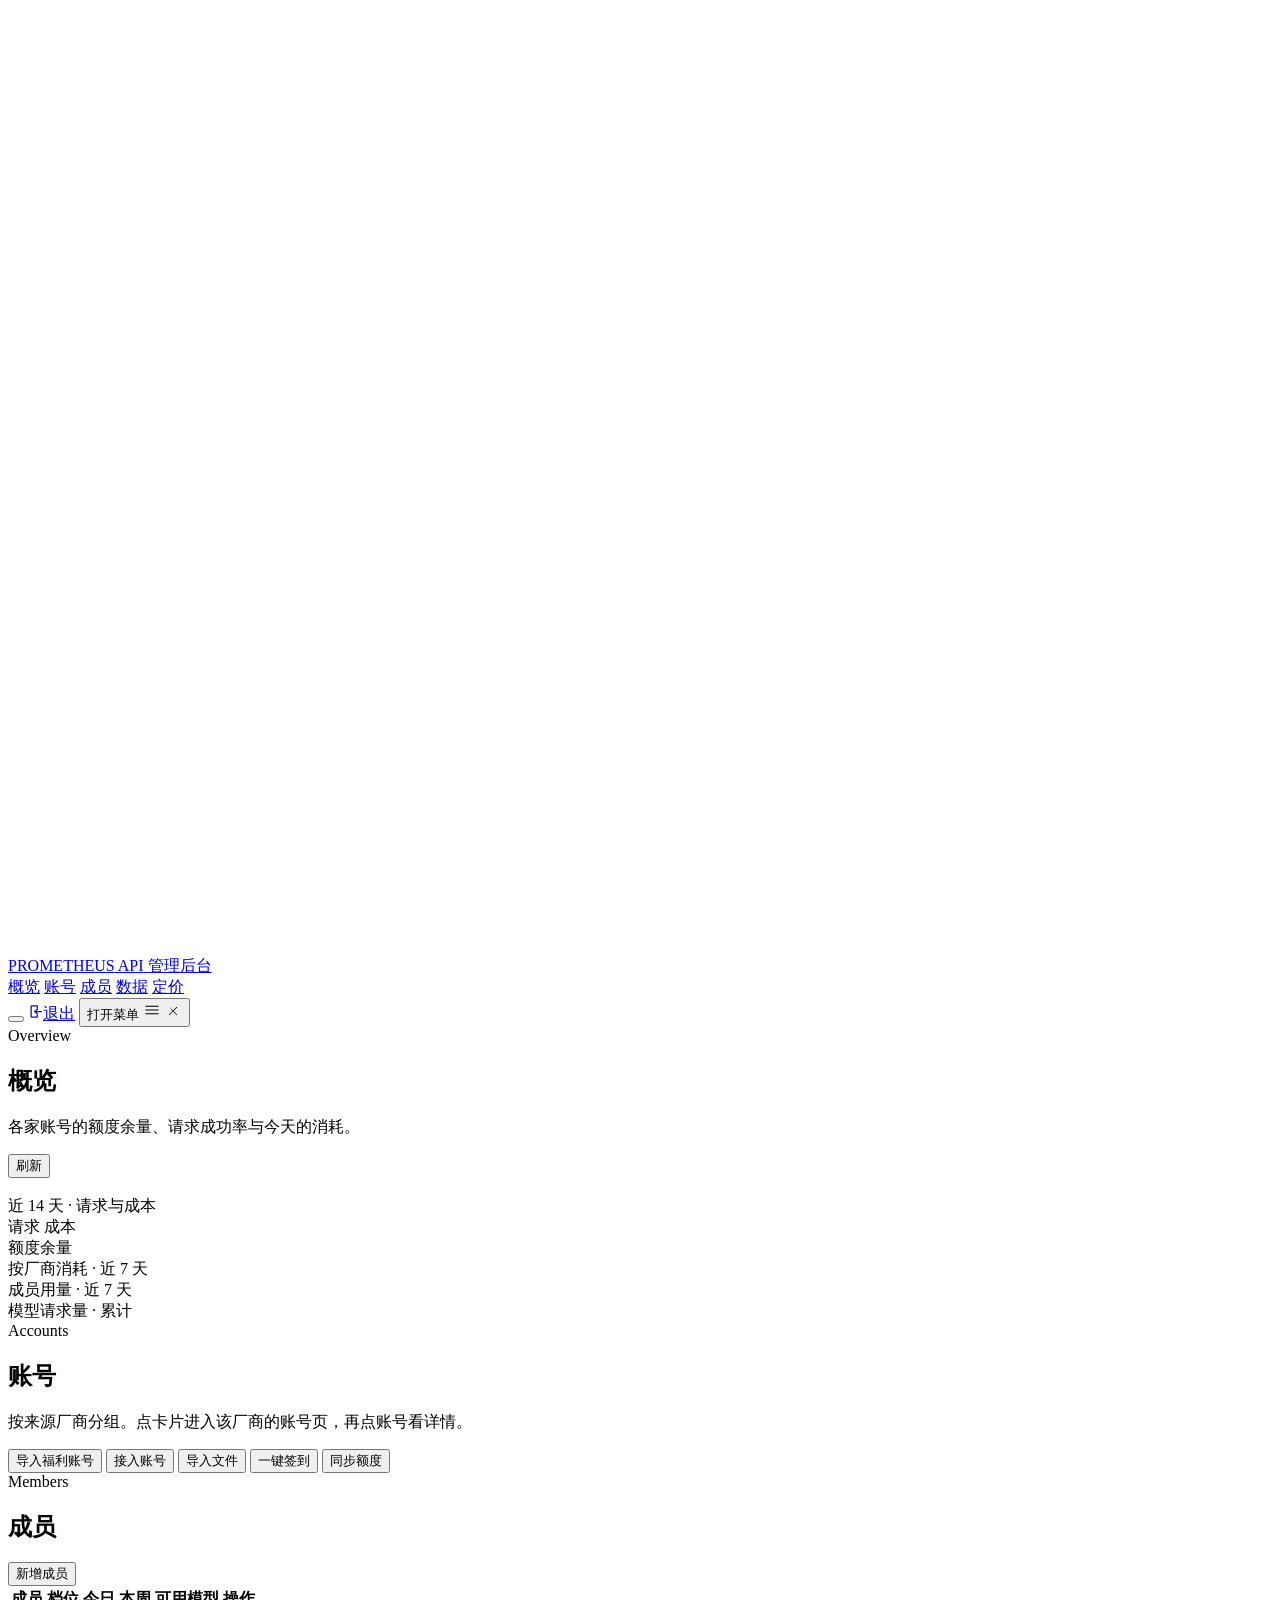
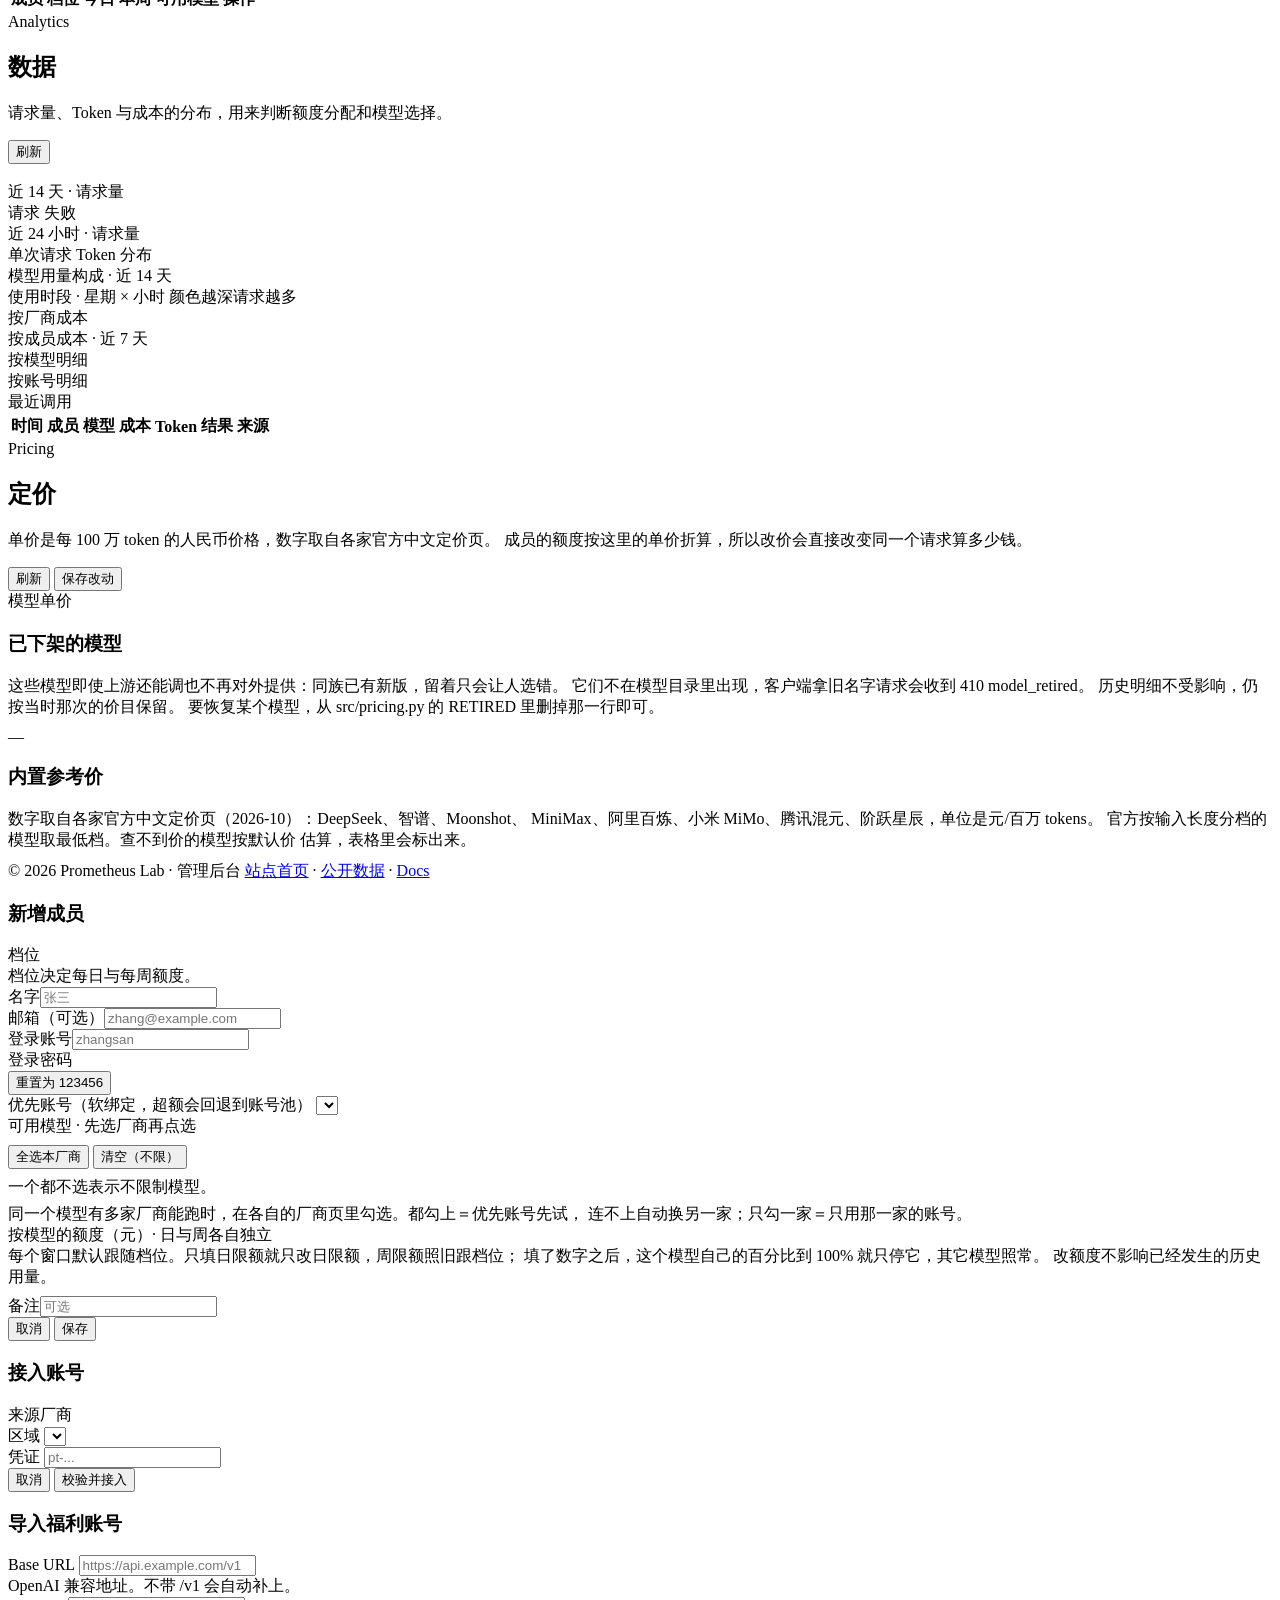
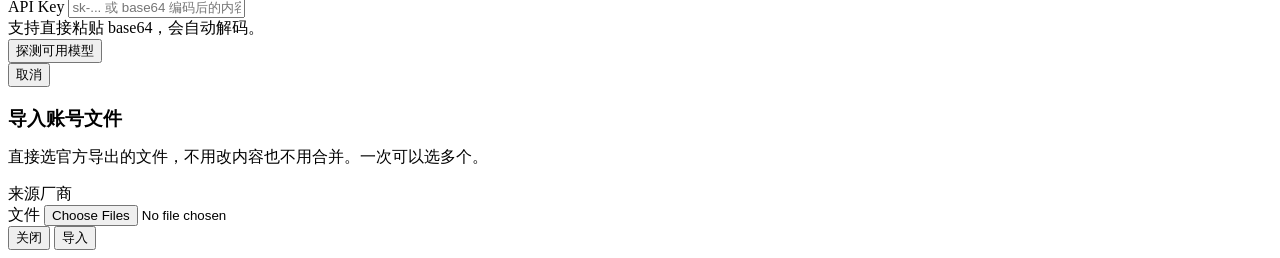
==== commit 5ce16703: "成员编辑并入详情页、模型按模型勾选、账号页按档位排序 后台成员列表去掉行内编辑，详情页 /members/<id> 直接展开编辑面板 （名称、邮箱、登录账号、档位、日/周额度、优先账号、可用模型、 按" ====
--- a/web/admin.html
+++ b/web/admin.html
@@ -142,6 +142,7 @@
           <p>按来源厂商分组。点卡片进入该厂商的账号页，再点账号看详情。</p>
         </div>
         <div class="actions">
+          <button class="ghost" onclick="openWelfareModal()">导入福利账号</button>
           <button class="primary" onclick="openAccountModal()">接入账号</button>
           <button onclick="openImportModal()">导入文件</button>
           <button onclick="checkinAll(this)">一键签到</button>
@@ -172,7 +173,7 @@
             <col class="m-c-total"><col class="m-c-models"><col class="m-c-acts">
           </colgroup>
           <thead><tr>
-            <th>成员</th><th>档位</th><th>今日</th><th>总计</th>
+            <th>成员</th><th>档位</th><th>今日</th><th>本周</th>
             <th>可用模型</th><th>操作</th>
           </tr></thead>
           <tbody id="member-body"></tbody>
@@ -420,6 +421,54 @@
     <div class="modal-actions">
       <button onclick="closeModal('account-modal')">取消</button>
       <button class="primary" onclick="addAccount(this)">校验并接入</button>
+    </div>
+  </div>
+</div>
+
+
+<!-- ───────── 福利账号：api-key + base-url，探测模型后现场选择 ───────── -->
+<div class="modal-mask" id="welfare-modal">
+  <div class="modal">
+    <div class="modal-scroll">
+      <h3>导入福利账号</h3>
+      <div class="field">
+        <label for="w-base">Base URL</label>
+        <input id="w-base" placeholder="https://api.example.com/v1">
+        <div class="hint">OpenAI 兼容地址。不带 /v1 会自动补上。</div>
+      </div>
+      <div class="field">
+        <label for="w-key">API Key</label>
+        <input id="w-key" type="password" placeholder="sk-... 或 base64 编码后的内容">
+        <div class="hint">支持直接粘贴 base64，会自动解码。</div>
+      </div>
+      <div class="field" id="w-step1">
+        <button class="primary" id="w-probe" style="align-self:flex-start">
+          探测可用模型</button>
+      </div>
+
+      <div id="w-step2" hidden>
+        <div class="chart-head" style="margin:16px 0 8px">
+          <span class="t">可用模型</span>
+          <span class="spacer" style="flex:1"></span>
+          <button class="small ghost" id="w-all">全选可用</button>
+          <button class="small ghost" id="w-none">清空</button>
+        </div>
+        <div class="hint" id="w-summary"></div>
+        <div class="chip-picker" id="w-models" style="max-height:280px;overflow:auto"></div>
+        <div class="field" style="margin-top:14px">
+          <label for="w-name">账号备注（可选）</label>
+          <input id="w-name" placeholder="例如：某社团赞助">
+        </div>
+        <div class="note">
+          选中的模型会分配给所有成员，额度记作 ∞、不消耗成员自己的额度。
+          如果这个模型本来就有别的账号能跑，只在后台多一条来源，不单独出现在
+          Plan 的预测图里。
+        </div>
+      </div>
+    </div>
+    <div class="modal-actions">
+      <button onclick="closeModal('welfare-modal')">取消</button>
+      <button class="primary" id="w-import" hidden>导入并分发</button>
     </div>
   </div>
 </div>
@@ -660,7 +709,11 @@
 function renderProviderCards() {
   const stats = (STATUS && STATUS.provider_stats) || [];
   const grid = document.getElementById('provider-grid');
-  grid.innerHTML = (PROVIDERS.length ? PROVIDERS : stats).map(p => {
+  // 按账号池档位排：数字小的先挑，也就是排在前面的更容易被分配流量。
+  // 顺序由后端 providers.rank 决定，前端只负责照它排，避免两处各写一份。
+  const provs = (PROVIDERS.length ? PROVIDERS : stats).slice().sort((a, b) =>
+    (a.pool_rank || 99) - (b.pool_rank || 99));
+  grid.innerHTML = provs.map(p => {
     const st = stats.find(s => s.slug === p.slug) || {
       accounts: 0, available_accounts: 0, credits_total: 0, credits_remaining: 0, credits_used: 0 };
     const pending = !p.available;
@@ -893,6 +946,99 @@
   return id;
 }
 
+
+/* ───────── 福利账号导入 ─────────
+   两步：先探测这个 key 在上游真能跑哪些模型，再由管理员现场勾选要分发的。
+   只信 /models 会导进一批「列着但用不了」的模型，所以探测逐个发最小请求。 */
+let WELFARE = { models: [], picked: new Set() };
+
+window.openWelfareModal = () => {
+  WELFARE = { models: [], picked: new Set() };
+  ['w-base', 'w-key', 'w-name'].forEach(id =>
+    { const el = document.getElementById(id); if (el) el.value = ''; });
+  document.getElementById('w-step2').hidden = true;
+  document.getElementById('w-import').hidden = true;
+  document.getElementById('w-summary').textContent = '';
+  document.getElementById('w-models').innerHTML = '';
+  openModal('welfare-modal');
+};
+
+function renderWelfareModels() {
+  const box = document.getElementById('w-models');
+  box.innerHTML = WELFARE.models.map(m => {
+    const on = WELFARE.picked.has(m.id);
+    const badge = m.available
+      ? `<span class="chip-prov">可用</span>`
+      : `<span class="chip-prov" title="${esc(m.reason || '')}">不可用</span>`;
+    return `<button type="button" class="chip ${on ? 'on' : ''}"
+        data-wm="${esc(m.id)}" ${m.available ? '' : 'disabled'}
+        style="${m.available ? '' : 'opacity:.45;cursor:not-allowed'}">
+      <span class="tick">✓</span>${esc(m.name)}${badge}</button>`;
+  }).join('') || '<span class="hint">没有探测到模型。</span>';
+  box.querySelectorAll('[data-wm]').forEach(b => {
+    if (b.disabled) return;
+    b.addEventListener('click', () => {
+      const id = b.dataset.wm;
+      if (WELFARE.picked.has(id)) WELFARE.picked.delete(id);
+      else WELFARE.picked.add(id);
+      renderWelfareModels();
+    });
+  });
+  const usable = WELFARE.models.filter(m => m.available).length;
+  document.getElementById('w-summary').textContent =
+    `共 ${WELFARE.models.length} 个模型，${usable} 个探测可用，` +
+    `已选 ${WELFARE.picked.size} 个`;
+}
+
+document.getElementById('w-probe').addEventListener('click', async (e) => {
+  const btn = e.currentTarget;
+  const base_url = document.getElementById('w-base').value.trim();
+  const api_key = document.getElementById('w-key').value.trim();
+  if (!base_url || !api_key) { toast('请填写 Base URL 与 API Key', 'err'); return; }
+  btn.disabled = true; btn.textContent = '探测中…';
+  try {
+    const d = await api('/api/welfare/probe', { method: 'POST',
+      body: JSON.stringify({ api_key, base_url }) });
+    WELFARE.models = d.models || [];
+    // 默认只勾可用的，管理员再按需去掉
+    WELFARE.picked = new Set(WELFARE.models.filter(m => m.available).map(m => m.id));
+    renderWelfareModels();
+    document.getElementById('w-step2').hidden = false;
+    document.getElementById('w-import').hidden = false;
+    if (!WELFARE.picked.size) {
+      toast('没有探测到可用模型，这个 key 可能没有额度', 'err');
+    }
+  } catch (err) { toast(err.message, 'err'); }
+  btn.disabled = false; btn.textContent = '探测可用模型';
+});
+
+document.getElementById('w-all').addEventListener('click', () => {
+  WELFARE.picked = new Set(WELFARE.models.filter(m => m.available).map(m => m.id));
+  renderWelfareModels();
+});
+document.getElementById('w-none').addEventListener('click', () => {
+  WELFARE.picked.clear(); renderWelfareModels();
+});
+
+document.getElementById('w-import').addEventListener('click', async (e) => {
+  const btn = e.currentTarget;
+  if (!WELFARE.picked.size) { toast('请至少选择一个模型', 'err'); return; }
+  btn.disabled = true;
+  try {
+    const d = await api('/api/welfare/import', { method: 'POST',
+      body: JSON.stringify({
+        api_key: document.getElementById('w-key').value.trim(),
+        base_url: document.getElementById('w-base').value.trim(),
+        models: [...WELFARE.picked],
+        name: document.getElementById('w-name').value.trim(),
+      }) });
+    closeModal('welfare-modal');
+    toast(`已导入，新模型 ${d.distributed} 个，合并 ${d.merged} 个`);
+    await loadAccounts(); loadOverview();
+  } catch (err) { toast(err.message, 'err'); }
+  btn.disabled = false;
+});
+
 window.openAccountModal = () => {
   const first = PROVIDERS.find(p => p.available) || PROVIDERS[0];
   if (first) selectProvider(first.slug);
@@ -950,7 +1096,7 @@
             <span class="cap">${fmtMoney(m.used_today)} / ${m.limit_daily > 0 ? fmtMoney(m.limit_daily) : '不限'}</span>
           </div>
           ${m.limit_daily > 0 ? `<div class="${cls(dPct)}"><div data-w="${dPct.toFixed(1)}"></div></div>` : ''}</td>
-        <td data-label="总计" class="mono quota-cell">
+        <td data-label="本周" class="mono quota-cell">
           <div class="q-line">
             <span class="q-pct">${m.limit_total > 0 ? tPct.toFixed(0) + '%' : '不限'}</span>
             <span class="cap">${fmtMoney(m.used_total)} / ${m.limit_total > 0 ? fmtMoney(m.limit_total) : '不限'}</span>
@@ -962,7 +1108,6 @@
         <td data-label="操作" class="m-acts">
           <div class="row-acts">
             <button class="small" data-act="detail">详情</button>
-            <button class="small ghost" data-act="edit">编辑</button>
           </div>
         </td>
       </tr>`;
@@ -974,14 +1119,9 @@
     body.querySelectorAll('tr[data-mid]').forEach(tr => {
       const id = Number(tr.dataset.mid);
       tr.addEventListener('click', e => {
-        const act = e.target.closest('[data-act]');
-        // 点行本身（不是按钮）就是看详情，比在操作列里再找一个按钮快
-        if (!act || act.dataset.act === 'detail') {
-          location.href = '/members/' + id;
-          return;
-        }
-        e.stopPropagation();
-        if (act.dataset.act === 'edit') editMember(id);
+        // 点行就进详情。编辑能力已搬进详情页（/members/<id>），
+        // 列表上只留一个跳转，不再单设编辑按钮。
+        location.href = '/members/' + id;
       });
     });
   } catch (e) {
